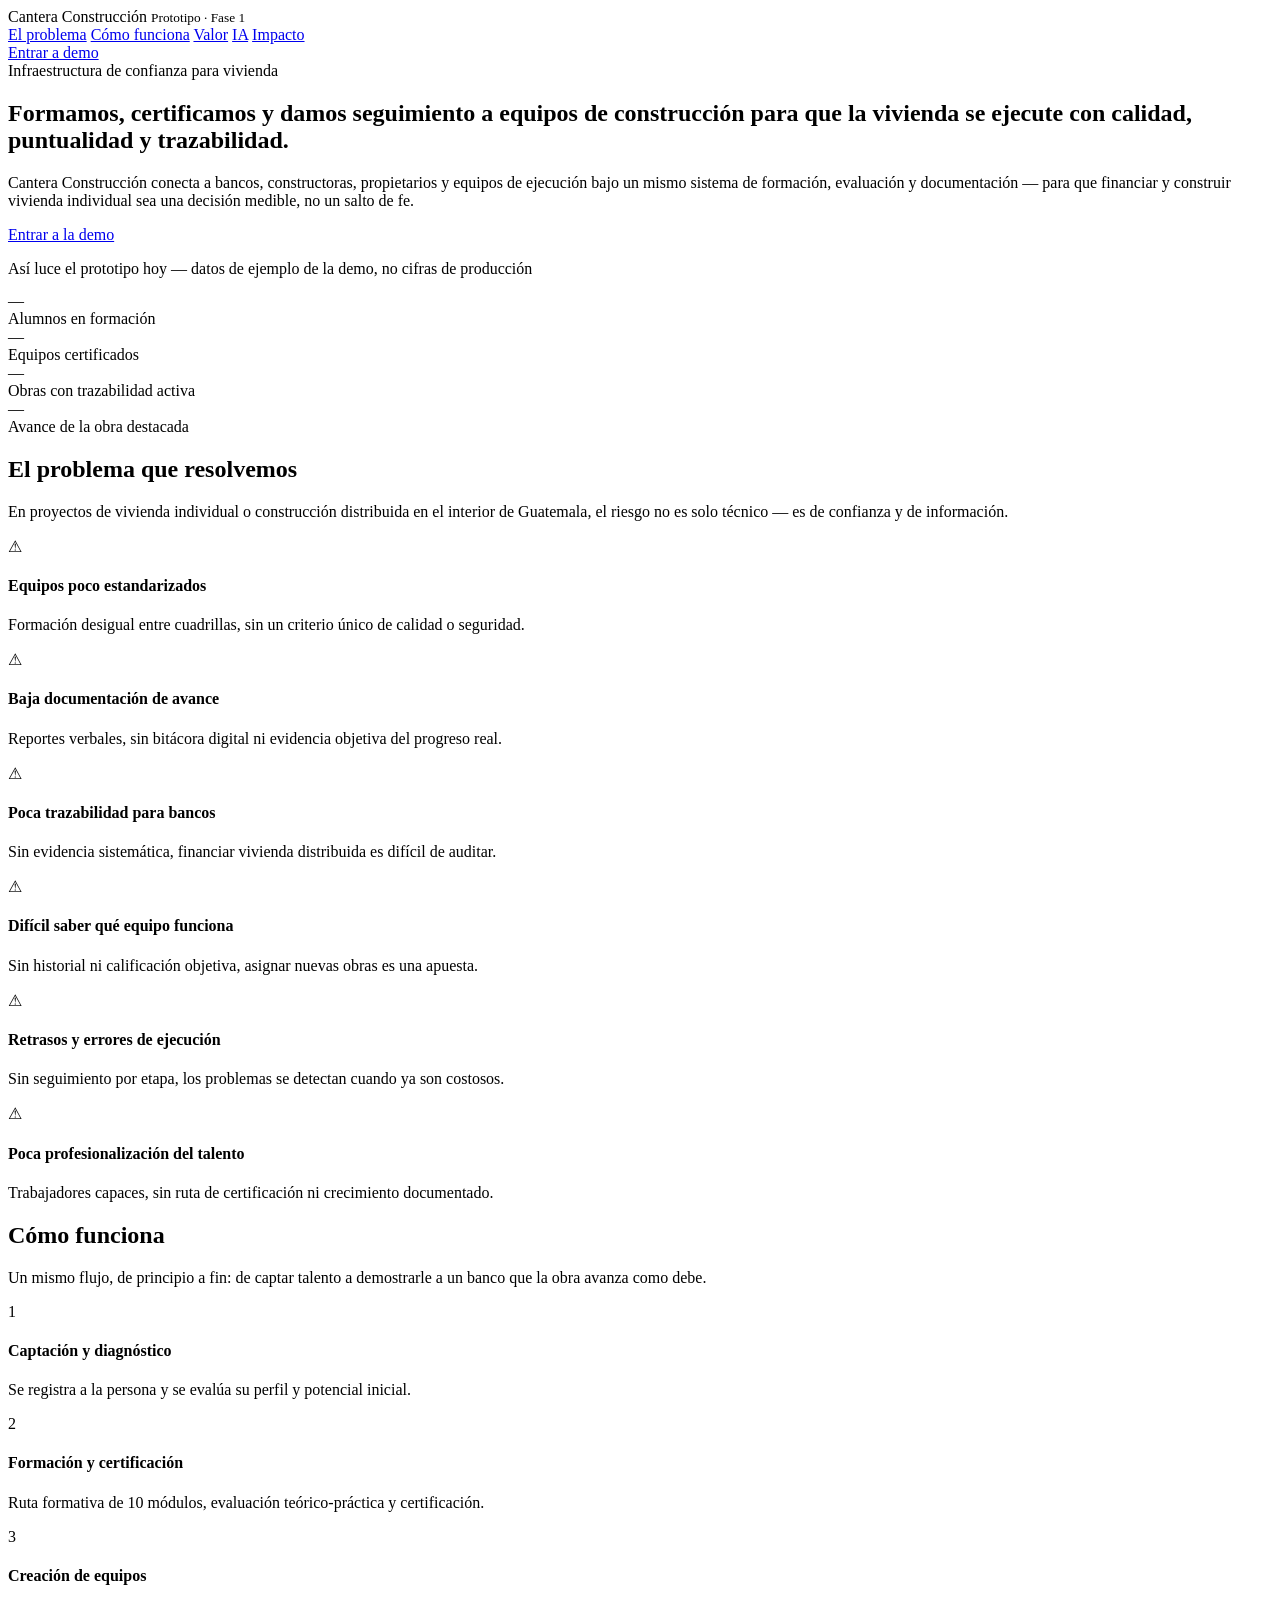
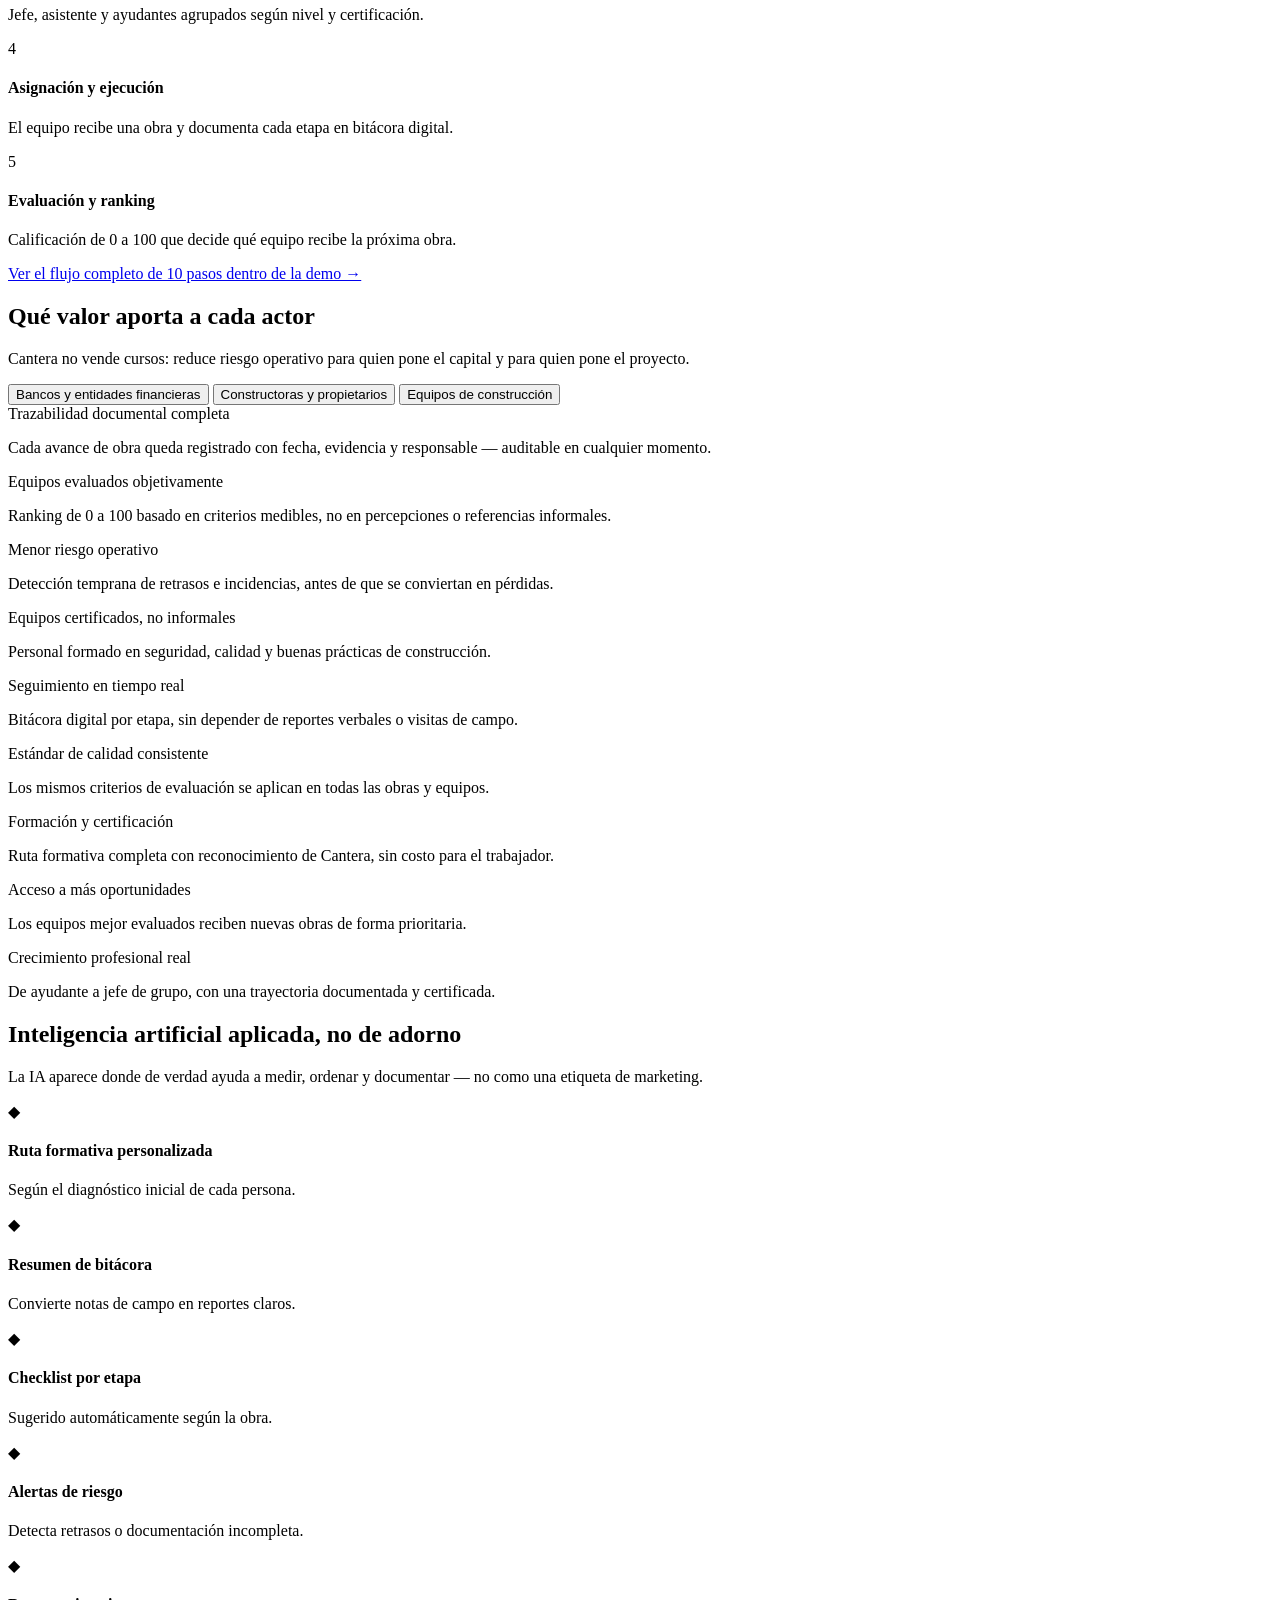
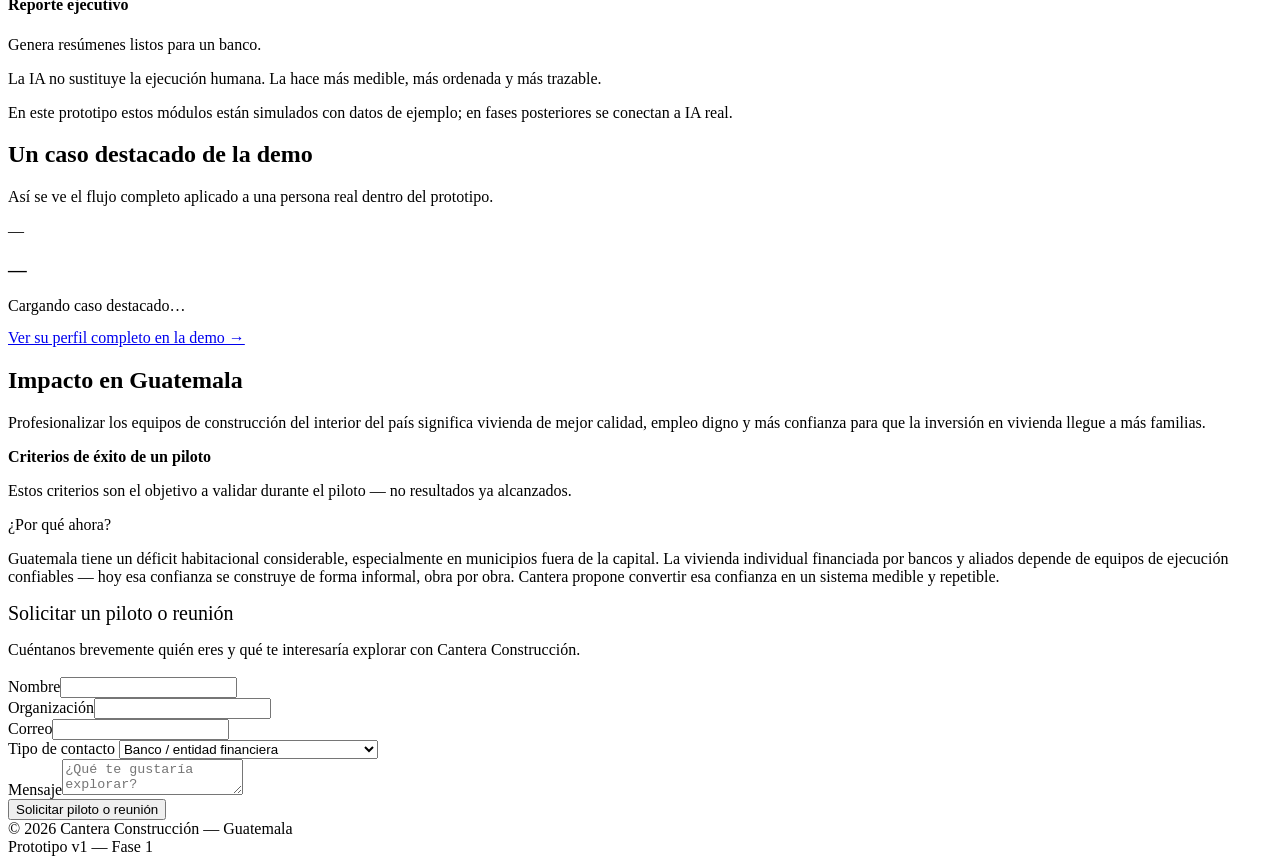
==== index.html @ 586ee0c1 "Add initial HTML structure for the project" ====
<!DOCTYPE html>
<html lang="es-GT">
<head>
<meta charset="UTF-8">
<meta name="viewport" content="width=device-width, initial-scale=1.0">
<title>Cantera Construcción — Equipos certificados y trazabilidad para vivienda</title>
<meta name="description" content="Cantera Construcción forma, certifica, organiza y da seguimiento a equipos de construcción para ejecutar proyectos de vivienda con calidad, puntualidad y trazabilidad.">
<link rel="stylesheet" href="styles.css">
</head>
<body>

<header class="site-header">
  <div class="wrap">
    <div class="brand">Cantera Construcción <small>Prototipo · Fase 1</small></div>
    <nav class="main-nav">
      <a href="#problema">El problema</a>
      <a href="#como-funciona">Cómo funciona</a>
      <a href="#valor">Valor</a>
      <a href="#ia">IA</a>
      <a href="#impacto">Impacto</a>
    </nav>
    <a href="demo.html" class="btn btn-primary btn-sm">Entrar a demo</a>
  </div>
</header>

<!-- HERO ================================================= -->
<section class="hero">
  <div class="wrap">
    <div class="eyebrow">Infraestructura de confianza para vivienda</div>
    <h1>Formamos, certificamos y damos seguimiento a equipos de construcción para que la vivienda se ejecute con calidad, puntualidad y trazabilidad.</h1>
    <p class="lead">Cantera Construcción conecta a bancos, constructoras, propietarios y equipos de ejecución bajo un mismo sistema de formación, evaluación y documentación — para que financiar y construir vivienda individual sea una decisión medible, no un salto de fe.</p>
    <div class="hero-ctas">
      <a href="demo.html" class="btn btn-primary btn-lg">Entrar a la demo</a>
      <a href="#contacto" class="btn btn-secondary btn-lg" style="background:transparent;color:#fff;border-color:rgba(255,255,255,0.4)">Solicitar piloto o reunión</a>
    </div>
  </div>
</section>

<!-- ESTADO DEL PROTOTIPO (datos de ejemplo) ============== -->
<section class="stat-strip">
  <div class="wrap">
    <p class="text-sm text-mid text-center mb-0" style="margin-bottom:14px">Así luce el prototipo hoy — datos de ejemplo de la demo, no cifras de producción</p>
    <div class="grid grid-4">
      <div><div class="stat-num" id="stat-alumnos">—</div><div class="stat-label">Alumnos en formación</div></div>
      <div><div class="stat-num" id="stat-equipos">—</div><div class="stat-label">Equipos certificados</div></div>
      <div><div class="stat-num" id="stat-obras">—</div><div class="stat-label">Obras con trazabilidad activa</div></div>
      <div><div class="stat-num" id="stat-avance">—</div><div class="stat-label">Avance de la obra destacada</div></div>
    </div>
  </div>
</section>

<!-- EL PROBLEMA =========================================== -->
<section class="section" id="problema">
  <div class="wrap">
    <h2 class="section-title">El problema que resolvemos</h2>
    <p class="section-sub">En proyectos de vivienda individual o construcción distribuida en el interior de Guatemala, el riesgo no es solo técnico — es de confianza y de información.</p>
    <div class="grid grid-3">
      <div class="risk-item"><div class="icon">⚠</div><div><h4>Equipos poco estandarizados</h4><p>Formación desigual entre cuadrillas, sin un criterio único de calidad o seguridad.</p></div></div>
      <div class="risk-item"><div class="icon">⚠</div><div><h4>Baja documentación de avance</h4><p>Reportes verbales, sin bitácora digital ni evidencia objetiva del progreso real.</p></div></div>
      <div class="risk-item"><div class="icon">⚠</div><div><h4>Poca trazabilidad para bancos</h4><p>Sin evidencia sistemática, financiar vivienda distribuida es difícil de auditar.</p></div></div>
      <div class="risk-item"><div class="icon">⚠</div><div><h4>Difícil saber qué equipo funciona</h4><p>Sin historial ni calificación objetiva, asignar nuevas obras es una apuesta.</p></div></div>
      <div class="risk-item"><div class="icon">⚠</div><div><h4>Retrasos y errores de ejecución</h4><p>Sin seguimiento por etapa, los problemas se detectan cuando ya son costosos.</p></div></div>
      <div class="risk-item"><div class="icon">⚠</div><div><h4>Poca profesionalización del talento</h4><p>Trabajadores capaces, sin ruta de certificación ni crecimiento documentado.</p></div></div>
    </div>
  </div>
</section>

<!-- CÓMO FUNCIONA ========================================= -->
<section class="section" style="background:var(--white)" id="como-funciona">
  <div class="wrap">
    <h2 class="section-title">Cómo funciona</h2>
    <p class="section-sub">Un mismo flujo, de principio a fin: de captar talento a demostrarle a un banco que la obra avanza como debe.</p>
    <div class="flow-steps">
      <div class="flow-step"><div class="n">1</div><h4>Captación y diagnóstico</h4><p>Se registra a la persona y se evalúa su perfil y potencial inicial.</p></div>
      <div class="flow-step"><div class="n">2</div><h4>Formación y certificación</h4><p>Ruta formativa de 10 módulos, evaluación teórico-práctica y certificación.</p></div>
      <div class="flow-step"><div class="n">3</div><h4>Creación de equipos</h4><p>Jefe, asistente y ayudantes agrupados según nivel y certificación.</p></div>
      <div class="flow-step"><div class="n">4</div><h4>Asignación y ejecución</h4><p>El equipo recibe una obra y documenta cada etapa en bitácora digital.</p></div>
      <div class="flow-step"><div class="n">5</div><h4>Evaluación y ranking</h4><p>Calificación de 0 a 100 que decide qué equipo recibe la próxima obra.</p></div>
    </div>
    <p class="text-center mt-24"><a href="demo.html">Ver el flujo completo de 10 pasos dentro de la demo →</a></p>
  </div>
</section>

<!-- VALOR POR AUDIENCIA ==================================== -->
<section class="section" id="valor">
  <div class="wrap">
    <h2 class="section-title">Qué valor aporta a cada actor</h2>
    <p class="section-sub">Cantera no vende cursos: reduce riesgo operativo para quien pone el capital y para quien pone el proyecto.</p>
    <div class="tabs">
      <button class="tab-btn active" data-tab="tab-bancos">Bancos y entidades financieras</button>
      <button class="tab-btn" data-tab="tab-constructoras">Constructoras y propietarios</button>
      <button class="tab-btn" data-tab="tab-equipos">Equipos de construcción</button>
    </div>
    <div class="tab-panel active" id="tab-bancos">
      <div class="grid grid-3">
        <div class="card"><div class="card-title">Trazabilidad documental completa</div><p class="text-sm text-mid">Cada avance de obra queda registrado con fecha, evidencia y responsable — auditable en cualquier momento.</p></div>
        <div class="card"><div class="card-title">Equipos evaluados objetivamente</div><p class="text-sm text-mid">Ranking de 0 a 100 basado en criterios medibles, no en percepciones o referencias informales.</p></div>
        <div class="card"><div class="card-title">Menor riesgo operativo</div><p class="text-sm text-mid">Detección temprana de retrasos e incidencias, antes de que se conviertan en pérdidas.</p></div>
      </div>
    </div>
    <div class="tab-panel" id="tab-constructoras">
      <div class="grid grid-3">
        <div class="card"><div class="card-title">Equipos certificados, no informales</div><p class="text-sm text-mid">Personal formado en seguridad, calidad y buenas prácticas de construcción.</p></div>
        <div class="card"><div class="card-title">Seguimiento en tiempo real</div><p class="text-sm text-mid">Bitácora digital por etapa, sin depender de reportes verbales o visitas de campo.</p></div>
        <div class="card"><div class="card-title">Estándar de calidad consistente</div><p class="text-sm text-mid">Los mismos criterios de evaluación se aplican en todas las obras y equipos.</p></div>
      </div>
    </div>
    <div class="tab-panel" id="tab-equipos">
      <div class="grid grid-3">
        <div class="card"><div class="card-title">Formación y certificación</div><p class="text-sm text-mid">Ruta formativa completa con reconocimiento de Cantera, sin costo para el trabajador.</p></div>
        <div class="card"><div class="card-title">Acceso a más oportunidades</div><p class="text-sm text-mid">Los equipos mejor evaluados reciben nuevas obras de forma prioritaria.</p></div>
        <div class="card"><div class="card-title">Crecimiento profesional real</div><p class="text-sm text-mid">De ayudante a jefe de grupo, con una trayectoria documentada y certificada.</p></div>
      </div>
    </div>
  </div>
</section>

<!-- IA ===================================================== -->
<section class="section" style="background:var(--white)" id="ia">
  <div class="wrap">
    <h2 class="section-title">Inteligencia artificial aplicada, no de adorno</h2>
    <p class="section-sub">La IA aparece donde de verdad ayuda a medir, ordenar y documentar — no como una etiqueta de marketing.</p>
    <div class="ai-grid">
      <div class="ai-item"><div class="icon">◆</div><h4>Ruta formativa personalizada</h4><p>Según el diagnóstico inicial de cada persona.</p></div>
      <div class="ai-item"><div class="icon">◆</div><h4>Resumen de bitácora</h4><p>Convierte notas de campo en reportes claros.</p></div>
      <div class="ai-item"><div class="icon">◆</div><h4>Checklist por etapa</h4><p>Sugerido automáticamente según la obra.</p></div>
      <div class="ai-item"><div class="icon">◆</div><h4>Alertas de riesgo</h4><p>Detecta retrasos o documentación incompleta.</p></div>
      <div class="ai-item"><div class="icon">◆</div><h4>Reporte ejecutivo</h4><p>Genera resúmenes listos para un banco.</p></div>
    </div>
    <div class="ai-note">La IA no sustituye la ejecución humana. La hace más medible, más ordenada y más trazable.</div>
    <p class="text-sm text-mid text-center mt-16">En este prototipo estos módulos están simulados con datos de ejemplo; en fases posteriores se conectan a IA real.</p>
  </div>
</section>

<!-- CASO DESTACADO ========================================= -->
<section class="section">
  <div class="wrap">
    <h2 class="section-title">Un caso destacado de la demo</h2>
    <p class="section-sub">Así se ve el flujo completo aplicado a una persona real dentro del prototipo.</p>
    <div class="card featured-card">
      <div class="featured-story">
        <div class="avatar" id="caso-avatar">—</div>
        <div>
          <h3 id="caso-nombre" style="color:var(--navy);margin-bottom:6px">—</h3>
          <p id="caso-desc" class="text-mid" style="margin-bottom:14px">Cargando caso destacado…</p>
          <a href="alumno.html" class="btn btn-secondary btn-sm">Ver su perfil completo en la demo →</a>
        </div>
      </div>
    </div>
  </div>
</section>

<!-- IMPACTO Y CRITERIOS DE ÉXITO =========================== -->
<section class="section" style="background:var(--white)" id="impacto">
  <div class="wrap">
    <h2 class="section-title">Impacto en Guatemala</h2>
    <p class="section-sub">Profesionalizar los equipos de construcción del interior del país significa vivienda de mejor calidad, empleo digno y más confianza para que la inversión en vivienda llegue a más familias.</p>
    <div class="grid grid-2" style="align-items:start">
      <div>
        <h3 style="color:var(--navy);font-size:16px;margin-bottom:14px">Criterios de éxito de un piloto</h3>
        <ul class="success-criteria" id="success-list"></ul>
        <p class="hypothesis-note">Estos criterios son el objetivo a validar durante el piloto — no resultados ya alcanzados.</p>
      </div>
      <div class="card">
        <div class="card-title">¿Por qué ahora?</div>
        <p class="text-sm text-mid">Guatemala tiene un déficit habitacional considerable, especialmente en municipios fuera de la capital. La vivienda individual financiada por bancos y aliados depende de equipos de ejecución confiables — hoy esa confianza se construye de forma informal, obra por obra. Cantera propone convertir esa confianza en un sistema medible y repetible.</p>
      </div>
    </div>
  </div>
</section>

<!-- CTA FINAL / CONTACTO =================================== -->
<section class="cta-band" id="contacto">
  <div class="wrap">
    <div class="card">
      <div class="card-title" style="font-size:20px">Solicitar un piloto o reunión</div>
      <p class="text-sm text-mid mt-8" style="margin-bottom:18px">Cuéntanos brevemente quién eres y qué te interesaría explorar con Cantera Construcción.</p>

      <form id="piloto-form" name="piloto" method="POST">
        <p style="position:absolute;left:-9999px" aria-hidden="true"><label>No llenar: <input name="bot-field" tabindex="-1" autocomplete="off"></label></p>

        <div class="field-row">
          <div class="field"><label for="f-nombre">Nombre</label><input id="f-nombre" name="nombre" type="text" required></div>
          <div class="field"><label for="f-org">Organización</label><input id="f-org" name="organizacion" type="text"></div>
        </div>
        <div class="field-row">
          <div class="field"><label for="f-correo">Correo</label><input id="f-correo" name="correo" type="email" required></div>
          <div class="field">
            <label for="f-tipo">Tipo de contacto</label>
            <select id="f-tipo" name="tipo">
              <option>Banco / entidad financiera</option>
              <option>Constructora / desarrollador de vivienda</option>
              <option>Aliado / institución</option>
              <option>Otro</option>
            </select>
          </div>
        </div>
        <div class="field"><label for="f-msg">Mensaje</label><textarea id="f-msg" name="mensaje" placeholder="¿Qué te gustaría explorar?"></textarea></div>
        <button type="submit" class="btn btn-primary btn-lg btn-block">Solicitar piloto o reunión</button>
      </form>

      <div id="piloto-success" style="display:none;text-align:center;padding:20px 0">
        <h3 style="color:var(--green)">¡Gracias! Hemos recibido tu solicitud.</h3>
        <p class="text-mid">Nos pondremos en contacto pronto.</p>
      </div>
    </div>
  </div>
</section>

<footer class="site-footer">
  <div class="wrap">
    <div>© 2026 Cantera Construcción — Guatemala</div>
    <div>Prototipo v1 — Fase 1</div>
  </div>
</footer>

<script src="data.js"></script>
<script src="common.js"></script>
<script src="landing.js"></script>
</body>
</html>
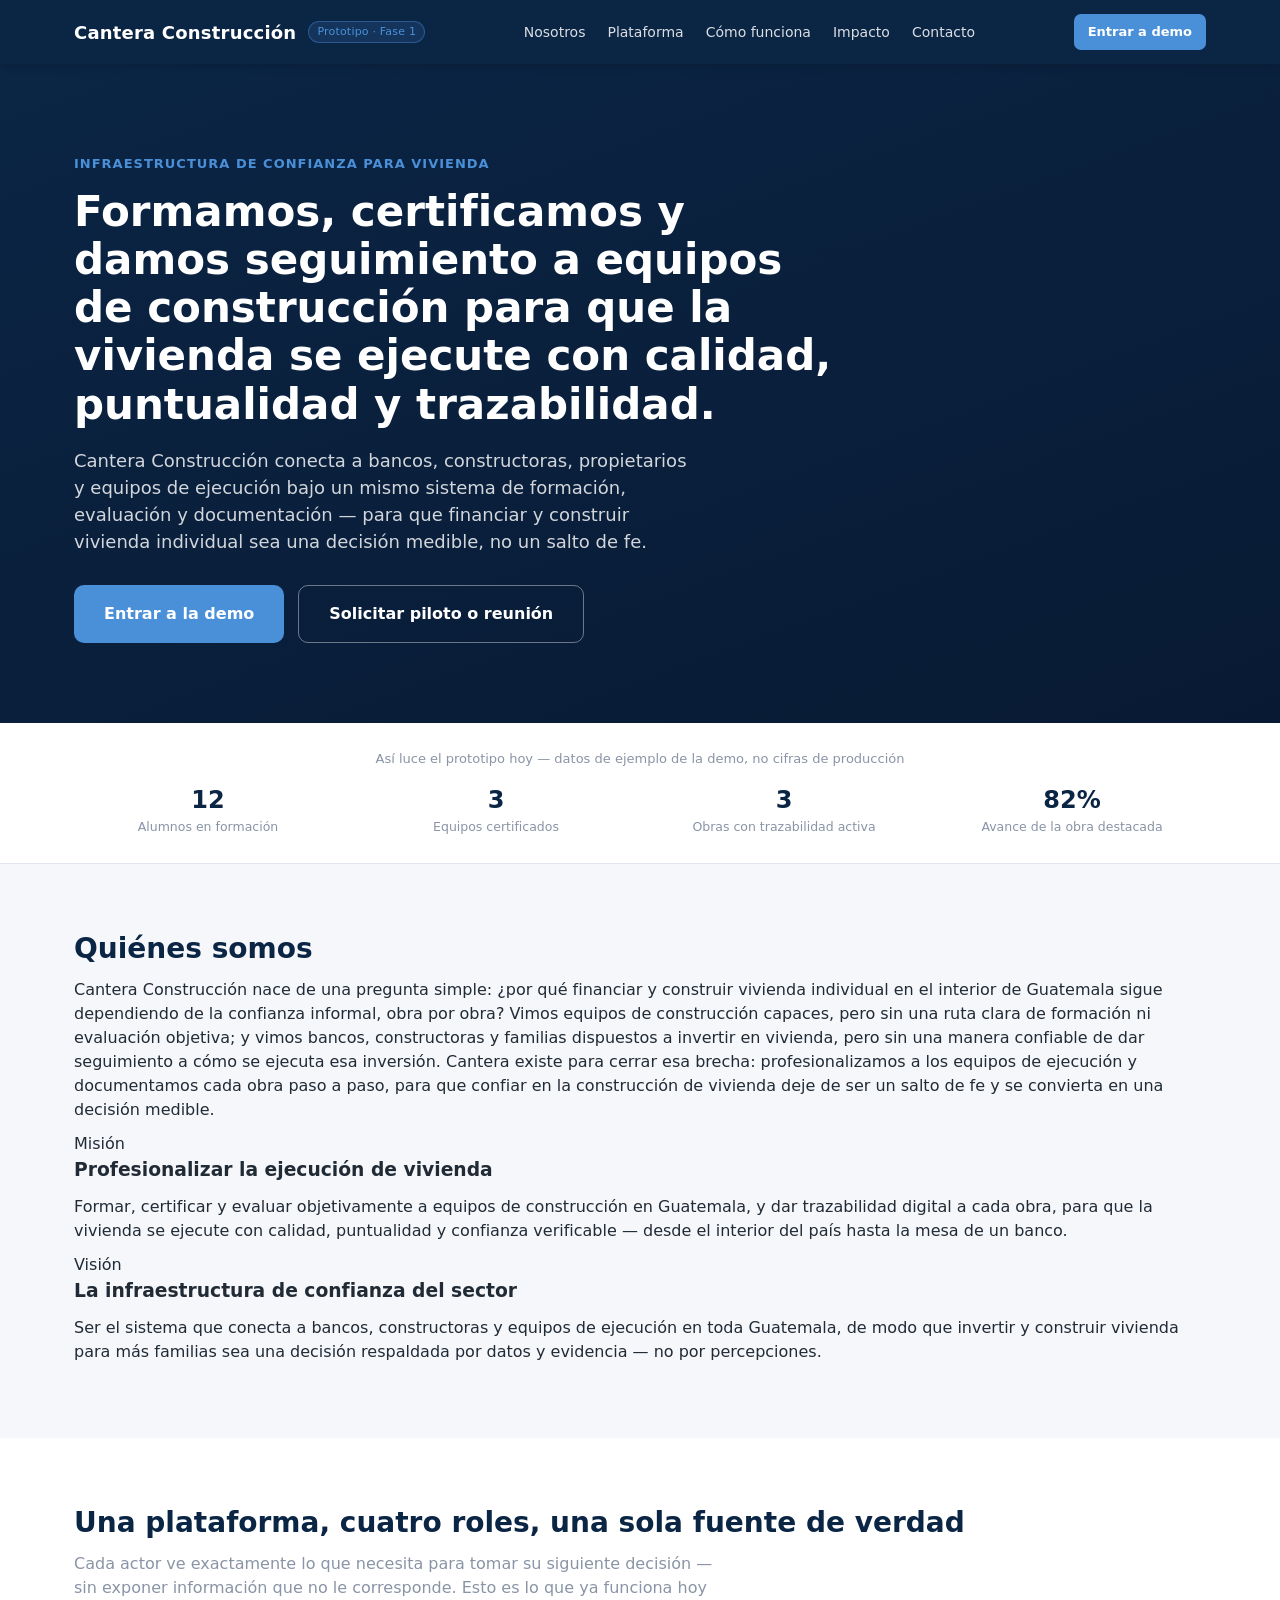
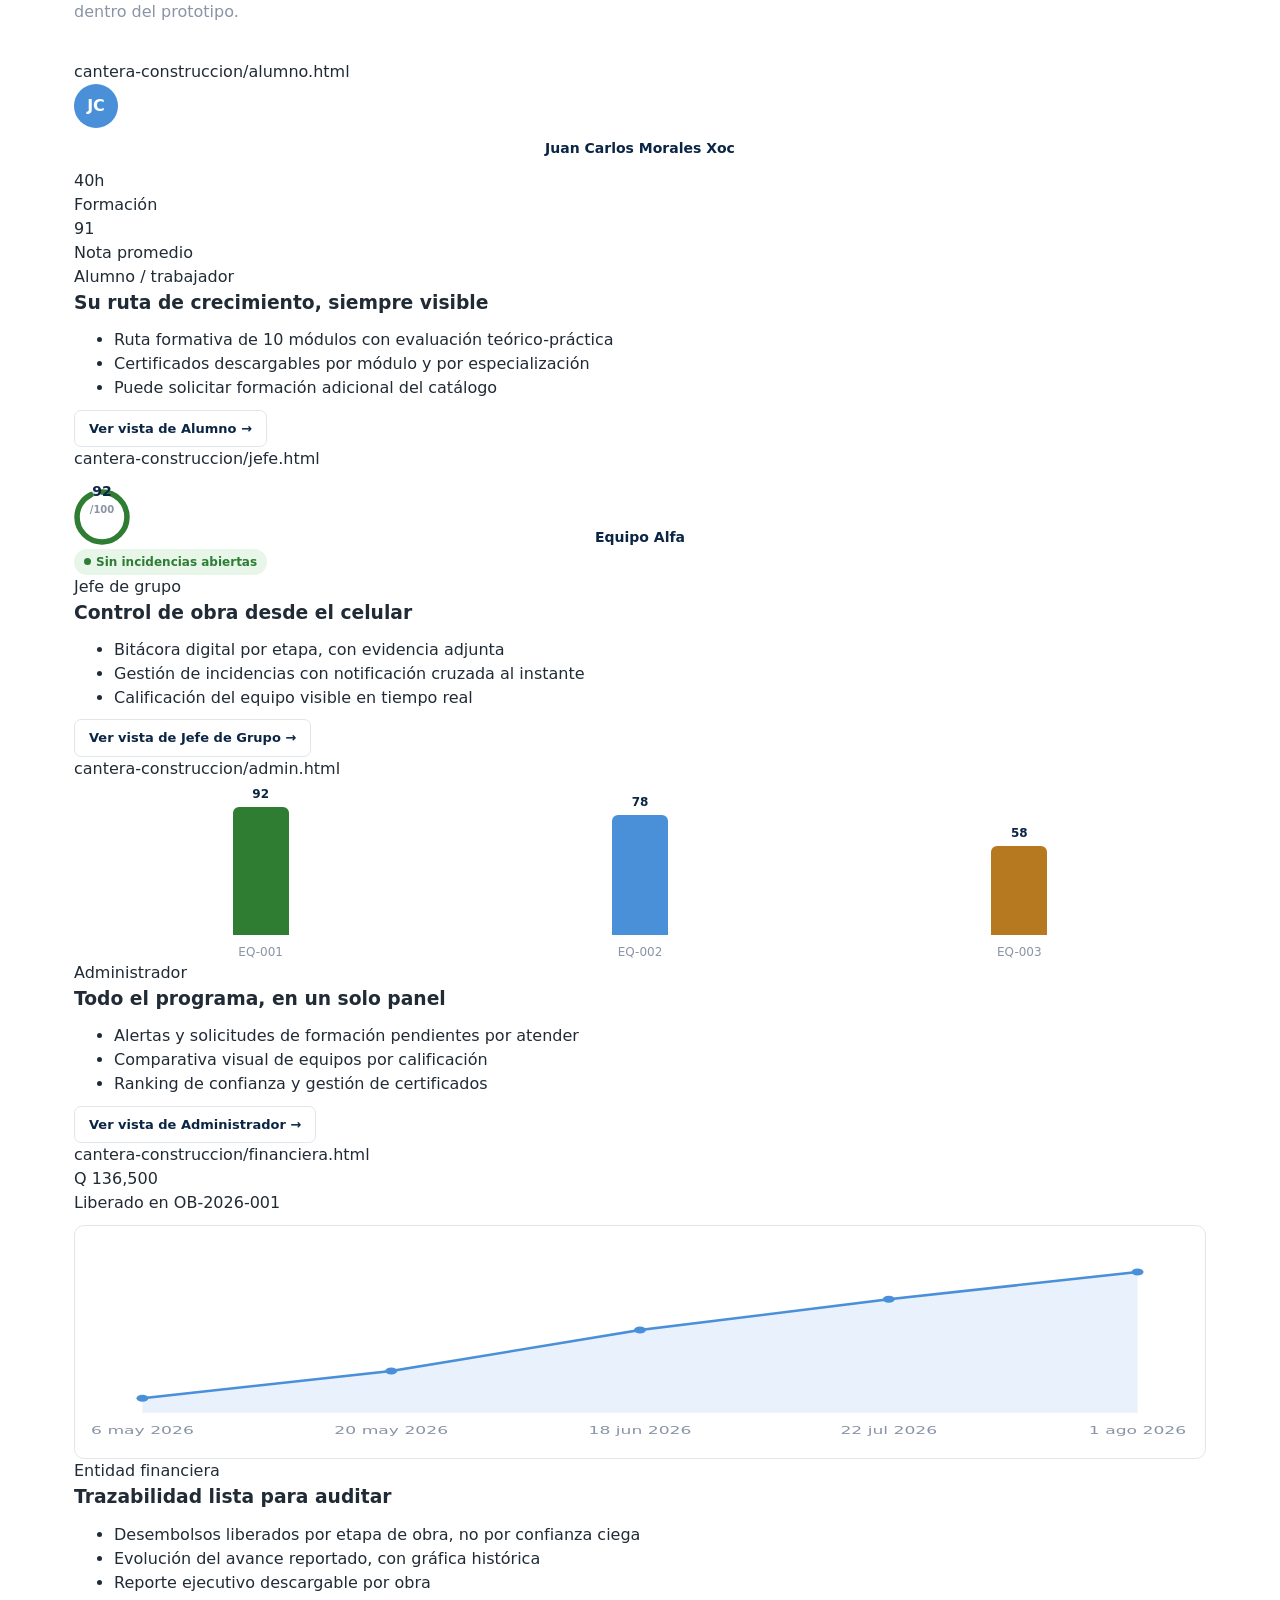
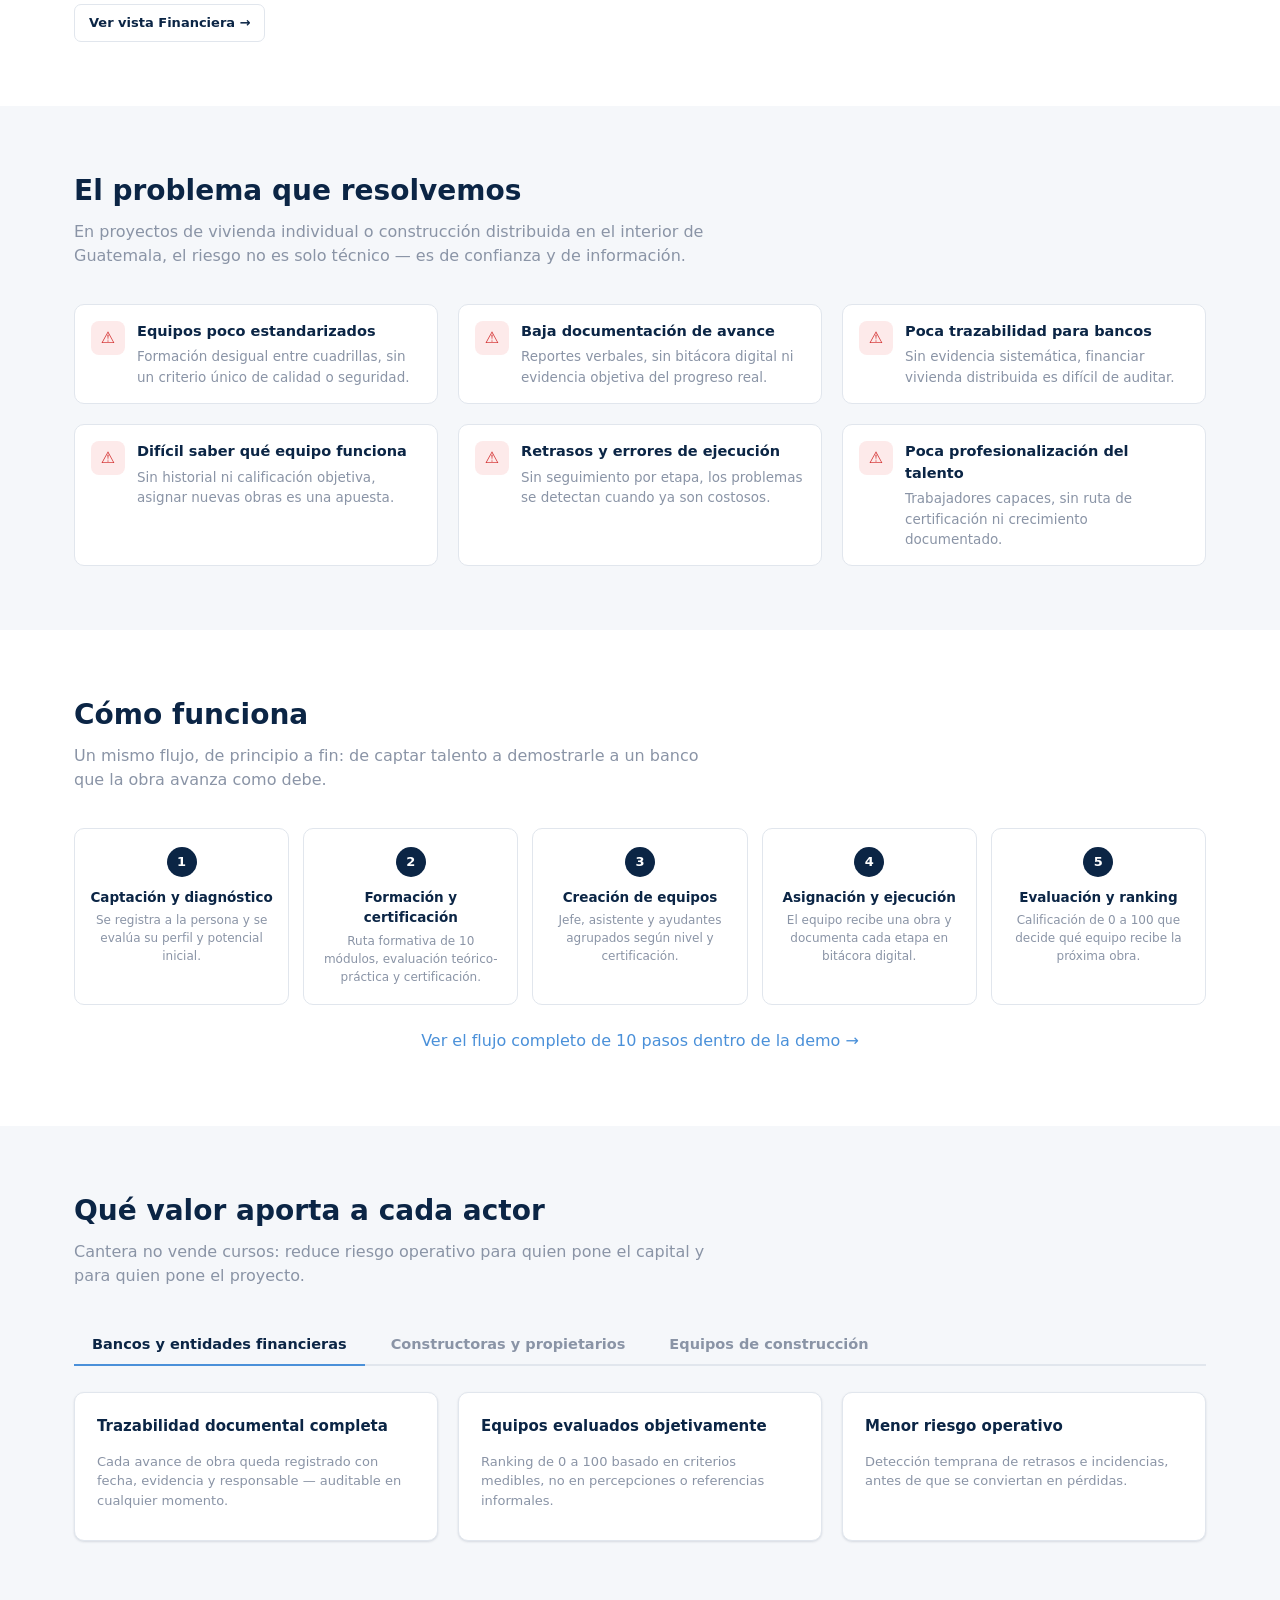
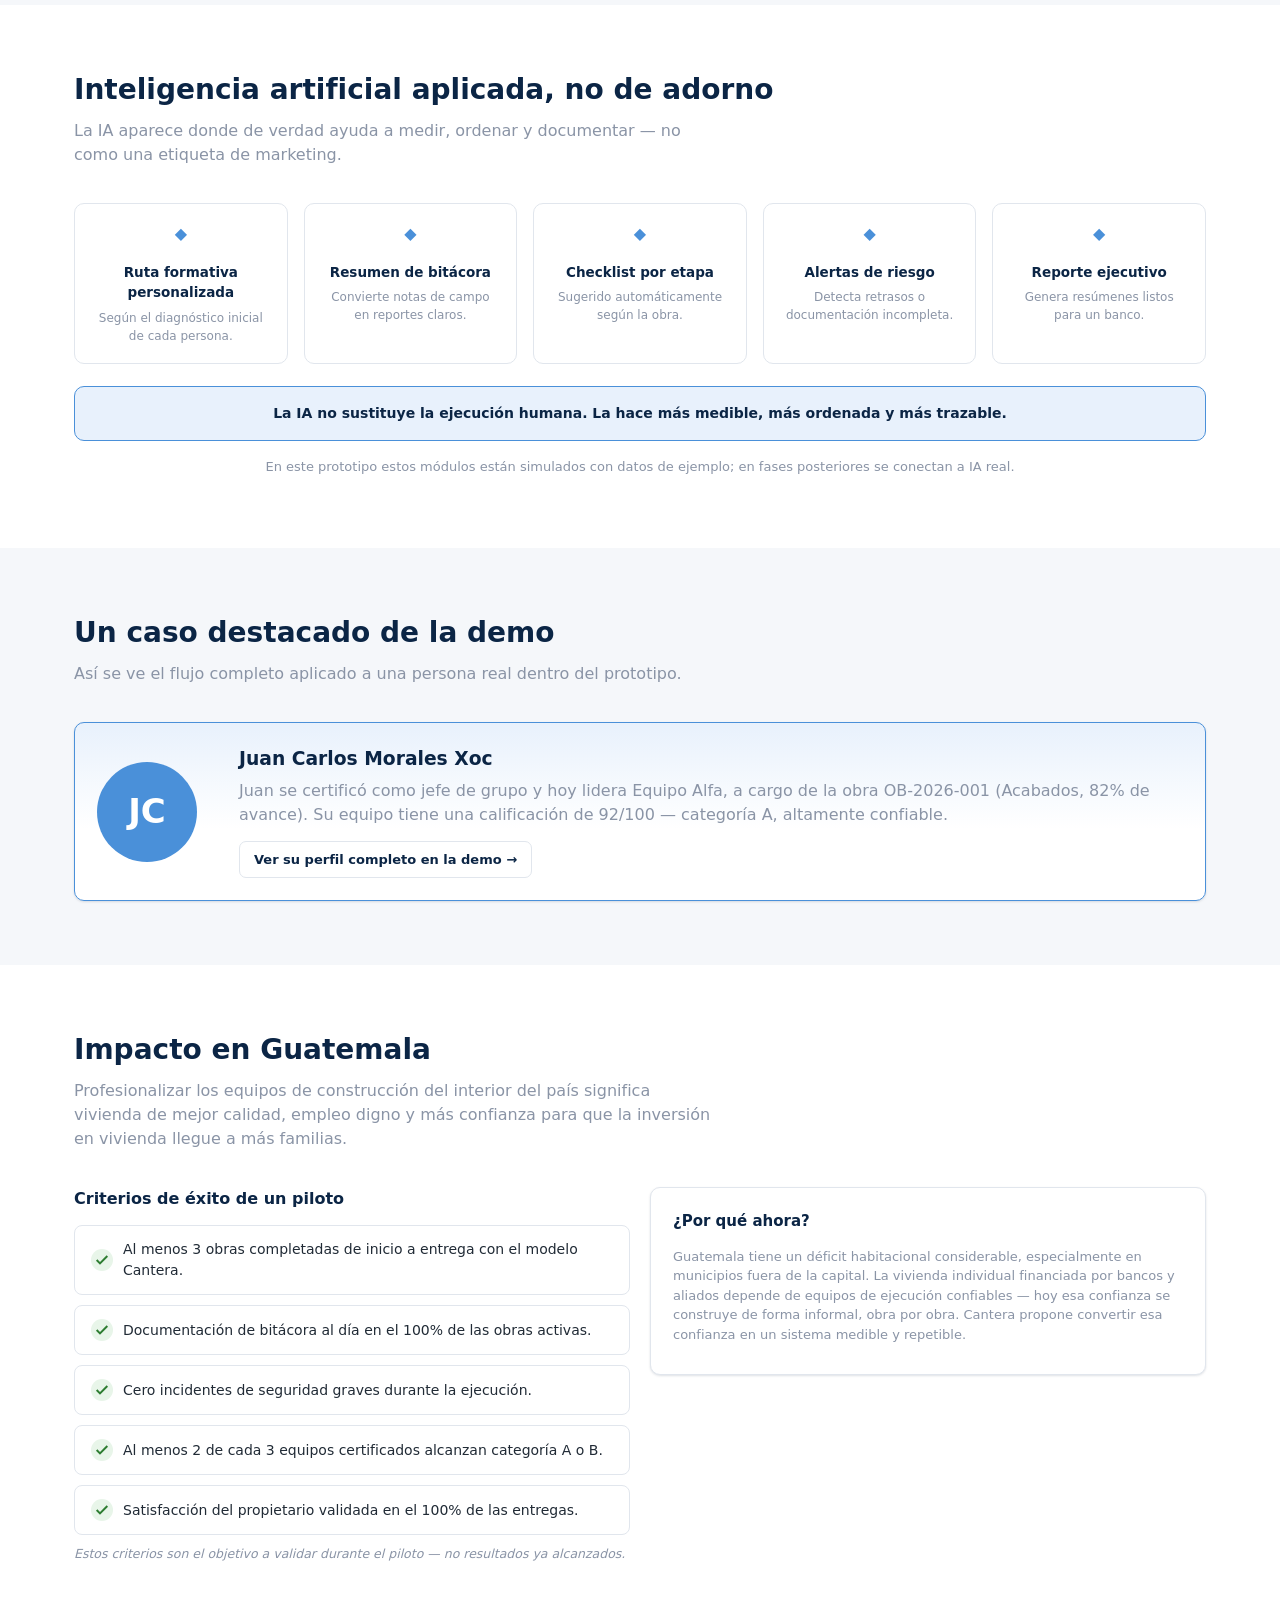
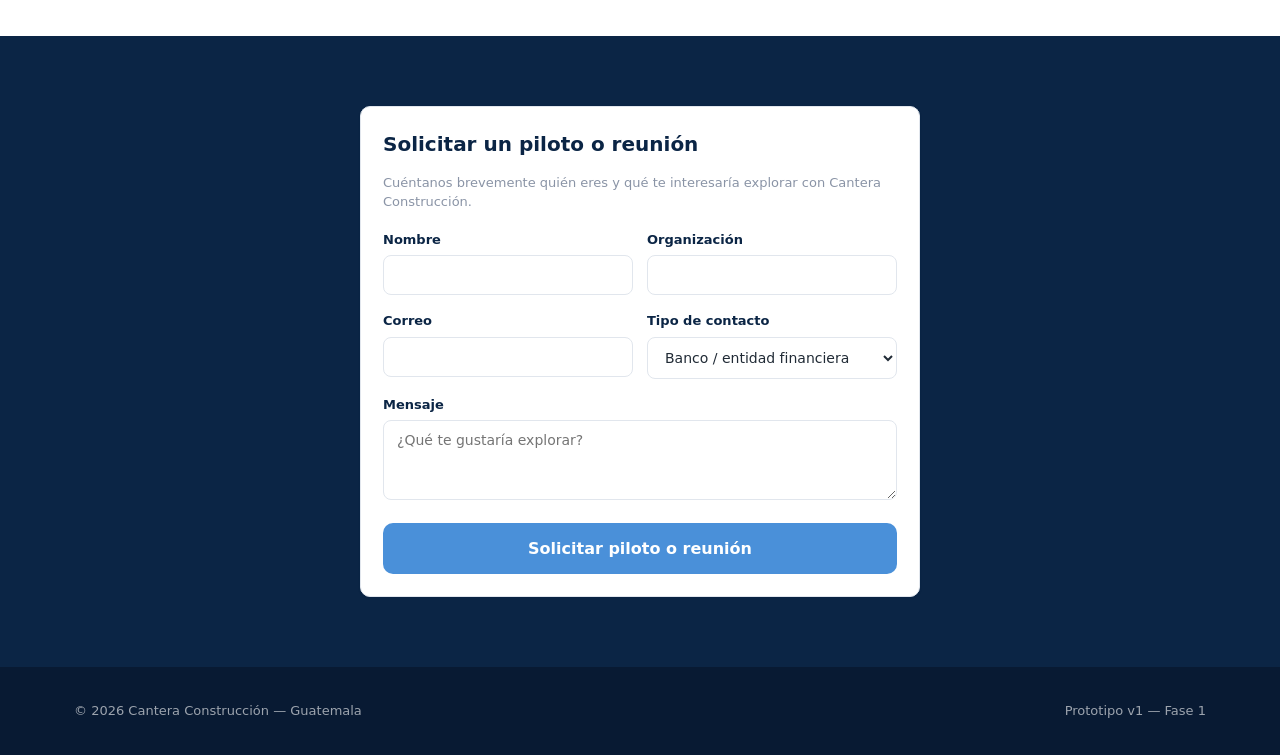
==== commit 87b80df5: "Add sections for 'Quiénes somos' and 'La plataforma' Added new sections for 'Quiénes somos' and 'La " ====
--- a/index.html
+++ b/index.html
@@ -13,11 +13,11 @@
   <div class="wrap">
     <div class="brand">Cantera Construcción <small>Prototipo · Fase 1</small></div>
     <nav class="main-nav">
-      <a href="#problema">El problema</a>
+      <a href="#nosotros">Nosotros</a>
+      <a href="#plataforma">Plataforma</a>
       <a href="#como-funciona">Cómo funciona</a>
-      <a href="#valor">Valor</a>
-      <a href="#ia">IA</a>
       <a href="#impacto">Impacto</a>
+      <a href="#contacto">Contacto</a>
     </nav>
     <a href="demo.html" class="btn btn-primary btn-sm">Entrar a demo</a>
   </div>
@@ -45,6 +45,121 @@
       <div><div class="stat-num" id="stat-equipos">—</div><div class="stat-label">Equipos certificados</div></div>
       <div><div class="stat-num" id="stat-obras">—</div><div class="stat-label">Obras con trazabilidad activa</div></div>
       <div><div class="stat-num" id="stat-avance">—</div><div class="stat-label">Avance de la obra destacada</div></div>
+    </div>
+  </div>
+</section>
+
+<!-- QUIÉNES SOMOS ========================================== -->
+<section class="section" id="nosotros">
+  <div class="wrap">
+    <h2 class="section-title">Quiénes somos</h2>
+    <p class="about-narrative">
+      Cantera Construcción nace de una pregunta simple: ¿por qué financiar y construir vivienda
+      individual en el interior de Guatemala sigue dependiendo de la confianza informal, obra por obra?
+      Vimos equipos de construcción capaces, pero sin una ruta clara de formación ni evaluación objetiva;
+      y vimos bancos, constructoras y familias dispuestos a invertir en vivienda, pero sin una manera
+      confiable de dar seguimiento a cómo se ejecuta esa inversión. Cantera existe para cerrar esa brecha:
+      profesionalizamos a los equipos de ejecución y documentamos cada obra paso a paso, para que confiar
+      en la construcción de vivienda deje de ser un salto de fe y se convierta en una decisión medible.
+    </p>
+    <div class="about-grid">
+      <div class="about-card">
+        <span class="tag-label">Misión</span>
+        <h3>Profesionalizar la ejecución de vivienda</h3>
+        <p>Formar, certificar y evaluar objetivamente a equipos de construcción en Guatemala, y dar
+          trazabilidad digital a cada obra, para que la vivienda se ejecute con calidad, puntualidad
+          y confianza verificable — desde el interior del país hasta la mesa de un banco.</p>
+      </div>
+      <div class="about-card">
+        <span class="tag-label">Visión</span>
+        <h3>La infraestructura de confianza del sector</h3>
+        <p>Ser el sistema que conecta a bancos, constructoras y equipos de ejecución en toda Guatemala,
+          de modo que invertir y construir vivienda para más familias sea una decisión respaldada por
+          datos y evidencia — no por percepciones.</p>
+      </div>
+    </div>
+  </div>
+</section>
+
+<!-- LA PLATAFORMA ========================================== -->
+<section class="section" style="background:var(--white)" id="plataforma">
+  <div class="wrap">
+    <h2 class="section-title">Una plataforma, cuatro roles, una sola fuente de verdad</h2>
+    <p class="section-sub">Cada actor ve exactamente lo que necesita para tomar su siguiente decisión — sin exponer información que no le corresponde. Esto es lo que ya funciona hoy dentro del prototipo.</p>
+    <div class="platform-grid">
+
+      <div class="platform-card">
+        <div class="browser-mock-bar">
+          <span class="browser-mock-dot red"></span><span class="browser-mock-dot yellow"></span><span class="browser-mock-dot green"></span>
+          <span class="browser-mock-url">cantera-construccion/alumno.html</span>
+        </div>
+        <div class="browser-mock-body" id="prev-alumno"></div>
+        <div class="platform-card-info">
+          <span class="role-tag">Alumno / trabajador</span>
+          <h3>Su ruta de crecimiento, siempre visible</h3>
+          <ul>
+            <li>Ruta formativa de 10 módulos con evaluación teórico-práctica</li>
+            <li>Certificados descargables por módulo y por especialización</li>
+            <li>Puede solicitar formación adicional del catálogo</li>
+          </ul>
+          <a href="alumno.html" class="btn btn-secondary btn-sm">Ver vista de Alumno →</a>
+        </div>
+      </div>
+
+      <div class="platform-card">
+        <div class="browser-mock-bar">
+          <span class="browser-mock-dot red"></span><span class="browser-mock-dot yellow"></span><span class="browser-mock-dot green"></span>
+          <span class="browser-mock-url">cantera-construccion/jefe.html</span>
+        </div>
+        <div class="browser-mock-body" id="prev-jefe"></div>
+        <div class="platform-card-info">
+          <span class="role-tag">Jefe de grupo</span>
+          <h3>Control de obra desde el celular</h3>
+          <ul>
+            <li>Bitácora digital por etapa, con evidencia adjunta</li>
+            <li>Gestión de incidencias con notificación cruzada al instante</li>
+            <li>Calificación del equipo visible en tiempo real</li>
+          </ul>
+          <a href="jefe.html" class="btn btn-secondary btn-sm">Ver vista de Jefe de Grupo →</a>
+        </div>
+      </div>
+
+      <div class="platform-card">
+        <div class="browser-mock-bar">
+          <span class="browser-mock-dot red"></span><span class="browser-mock-dot yellow"></span><span class="browser-mock-dot green"></span>
+          <span class="browser-mock-url">cantera-construccion/admin.html</span>
+        </div>
+        <div class="browser-mock-body" id="prev-admin"></div>
+        <div class="platform-card-info">
+          <span class="role-tag">Administrador</span>
+          <h3>Todo el programa, en un solo panel</h3>
+          <ul>
+            <li>Alertas y solicitudes de formación pendientes por atender</li>
+            <li>Comparativa visual de equipos por calificación</li>
+            <li>Ranking de confianza y gestión de certificados</li>
+          </ul>
+          <a href="admin.html" class="btn btn-secondary btn-sm">Ver vista de Administrador →</a>
+        </div>
+      </div>
+
+      <div class="platform-card">
+        <div class="browser-mock-bar">
+          <span class="browser-mock-dot red"></span><span class="browser-mock-dot yellow"></span><span class="browser-mock-dot green"></span>
+          <span class="browser-mock-url">cantera-construccion/financiera.html</span>
+        </div>
+        <div class="browser-mock-body" id="prev-financiera"></div>
+        <div class="platform-card-info">
+          <span class="role-tag">Entidad financiera</span>
+          <h3>Trazabilidad lista para auditar</h3>
+          <ul>
+            <li>Desembolsos liberados por etapa de obra, no por confianza ciega</li>
+            <li>Evolución del avance reportado, con gráfica histórica</li>
+            <li>Reporte ejecutivo descargable por obra</li>
+          </ul>
+          <a href="financiera.html" class="btn btn-secondary btn-sm">Ver vista Financiera →</a>
+        </div>
+      </div>
+
     </div>
   </div>
 </section>
--- a/styles.css
+++ b/styles.css
@@ -0,0 +1,896 @@
+/* =========================================================
+   CANTERA CONSTRUCCIÓN — HOJA DE ESTILOS COMPARTIDA
+   Prototipo v1 — Fase 1
+   Cero dependencias externas (sin CDN, sin fuentes externas).
+   Estructura del archivo (busca estos anclas al editar):
+   1. VARIABLES DE MARCA
+   2. RESET Y BASE
+   3. LAYOUT GENERAL
+   4. HEADER / NAV COMPARTIDO
+   5. BOTONES
+   6. TARJETAS
+   7. BADGES DE ESTADO
+   8. BARRAS DE PROGRESO
+   9. TABLAS
+   10. SCORE CIRCULAR (RANKING)
+   11. FORMULARIOS
+   12. LANDING PAGE (secciones públicas)
+   13. VISTAS MOBILE-FIRST (alumno / jefe de grupo)
+   14. VISTAS DESKTOP-FIRST (admin / financiera)
+   15. UTILIDADES
+   16. IMPRESIÓN (reporte descargable)
+   17. RESPONSIVE
+   ========================================================= */
+
+/* 1. VARIABLES DE MARCA ================================= */
+:root {
+  --navy: #0B2545;
+  --navy-dark: #081a33;
+  --sky: #4A90D9;
+  --sky-light: #E8F1FC;
+  --white: #FFFFFF;
+  --gray-bg: #F5F7FA;
+  --gray-border: #E1E6ED;
+  --gray-mid: #8A94A6;
+  --text: #212B36;
+  --green: #2E7D32;
+  --green-bg: #E8F5E9;
+  --yellow: #B7791F;
+  --yellow-bg: #FFF6E0;
+  --red: #D32F2F;
+  --red-bg: #FDEAEA;
+
+  --radius: 10px;
+  --shadow: 0 1px 3px rgba(11,37,69,0.08), 0 1px 2px rgba(11,37,69,0.06);
+  --shadow-lg: 0 8px 24px rgba(11,37,69,0.12);
+  --font: -apple-system, BlinkMacSystemFont, "Segoe UI", system-ui, Roboto, Helvetica, Arial, sans-serif;
+}
+
+/* 2. RESET Y BASE ======================================== */
+* { box-sizing: border-box; }
+html, body { margin: 0; padding: 0; }
+body {
+  font-family: var(--font);
+  color: var(--text);
+  background: var(--gray-bg);
+  line-height: 1.5;
+  -webkit-font-smoothing: antialiased;
+}
+h1, h2, h3, h4, p, ul, ol { margin: 0 0 0.6em 0; }
+a { color: var(--sky); text-decoration: none; }
+a:hover { text-decoration: underline; }
+img, svg { max-width: 100%; display: block; }
+button { font-family: inherit; cursor: pointer; }
+
+/* 3. LAYOUT GENERAL ====================================== */
+.wrap {
+  max-width: 1180px;
+  margin: 0 auto;
+  padding: 0 24px;
+}
+.section { padding: 64px 0; }
+.section-title {
+  font-size: 28px;
+  font-weight: 700;
+  color: var(--navy);
+  margin-bottom: 8px;
+}
+.section-sub {
+  color: var(--gray-mid);
+  font-size: 16px;
+  max-width: 640px;
+  margin-bottom: 36px;
+}
+.grid {
+  display: grid;
+  gap: 20px;
+}
+.grid-2 { grid-template-columns: repeat(2, 1fr); }
+.grid-3 { grid-template-columns: repeat(3, 1fr); }
+.grid-4 { grid-template-columns: repeat(4, 1fr); }
+
+/* 4. HEADER / NAV COMPARTIDO ============================= */
+.site-header {
+  background: var(--navy);
+  color: var(--white);
+  position: sticky;
+  top: 0;
+  z-index: 50;
+  box-shadow: 0 2px 8px rgba(0,0,0,0.15);
+}
+.site-header .wrap {
+  display: flex;
+  align-items: center;
+  justify-content: space-between;
+  height: 64px;
+}
+.brand {
+  font-weight: 800;
+  font-size: 18px;
+  color: var(--white);
+  letter-spacing: 0.2px;
+  display: flex;
+  align-items: center;
+  gap: 8px;
+}
+.brand small {
+  font-weight: 500;
+  font-size: 11px;
+  color: var(--sky);
+  background: rgba(74,144,217,0.15);
+  border: 1px solid rgba(74,144,217,0.4);
+  border-radius: 20px;
+  padding: 2px 8px;
+  margin-left: 4px;
+}
+.main-nav {
+  display: flex;
+  align-items: center;
+  gap: 22px;
+  font-size: 14px;
+}
+.main-nav a { color: rgba(255,255,255,0.85); }
+.main-nav a:hover { color: var(--white); text-decoration: none; }
+
+/* Selector de rol dentro de la app demo */
+.role-switch {
+  display: flex;
+  align-items: center;
+  gap: 6px;
+  background: rgba(255,255,255,0.08);
+  border: 1px solid rgba(255,255,255,0.15);
+  border-radius: 999px;
+  padding: 4px;
+}
+.role-switch a {
+  color: rgba(255,255,255,0.7);
+  font-size: 13px;
+  padding: 6px 12px;
+  border-radius: 999px;
+}
+.role-switch a.active {
+  background: var(--sky);
+  color: var(--white);
+  font-weight: 600;
+  text-decoration: none;
+}
+.role-switch a:hover { text-decoration: none; color: var(--white); }
+
+.app-header-bar {
+  display: flex;
+  align-items: center;
+  gap: 16px;
+}
+.reset-demo-btn {
+  background: transparent;
+  border: 1px solid rgba(255,255,255,0.3);
+  color: rgba(255,255,255,0.85);
+  font-size: 13px;
+  padding: 7px 14px;
+  border-radius: 8px;
+}
+.reset-demo-btn:hover { background: rgba(255,255,255,0.1); color: var(--white); }
+
+.app-footer {
+  text-align: center;
+  padding: 28px 0 40px;
+  color: var(--gray-mid);
+  font-size: 13px;
+}
+.app-footer .tag {
+  display: inline-block;
+  background: var(--sky-light);
+  color: var(--navy);
+  border-radius: 999px;
+  padding: 3px 10px;
+  font-weight: 600;
+  margin-right: 8px;
+}
+
+/* 5. BOTONES ============================================= */
+.btn {
+  display: inline-flex;
+  align-items: center;
+  justify-content: center;
+  gap: 8px;
+  border: none;
+  border-radius: 8px;
+  padding: 12px 22px;
+  font-size: 15px;
+  font-weight: 600;
+  text-decoration: none;
+  transition: transform 0.05s ease, box-shadow 0.15s ease;
+}
+.btn:hover { text-decoration: none; }
+.btn:active { transform: translateY(1px); }
+.btn-primary { background: var(--sky); color: var(--white); }
+.btn-primary:hover { background: #3d7fc4; }
+.btn-secondary { background: var(--white); color: var(--navy); border: 1.5px solid var(--gray-border); }
+.btn-secondary:hover { border-color: var(--sky); }
+.btn-ghost { background: transparent; color: var(--navy); border: 1.5px solid var(--navy); }
+.btn-lg { padding: 16px 30px; font-size: 16px; border-radius: 10px; }
+.btn-block { width: 100%; }
+.btn-sm { padding: 8px 14px; font-size: 13px; border-radius: 7px; }
+
+/* 6. TARJETAS ============================================ */
+.card {
+  background: var(--white);
+  border: 1px solid var(--gray-border);
+  border-radius: var(--radius);
+  box-shadow: var(--shadow);
+  padding: 22px;
+}
+.card-title {
+  font-size: 15px;
+  font-weight: 700;
+  color: var(--navy);
+  margin-bottom: 14px;
+  display: flex;
+  align-items: center;
+  gap: 8px;
+}
+.card-hover { transition: box-shadow 0.15s ease, transform 0.1s ease; }
+.card-hover:hover { box-shadow: var(--shadow-lg); transform: translateY(-2px); }
+
+.metric-card {
+  background: var(--white);
+  border: 1px solid var(--gray-border);
+  border-radius: var(--radius);
+  padding: 20px;
+  box-shadow: var(--shadow);
+}
+.metric-card .num {
+  font-size: 30px;
+  font-weight: 800;
+  color: var(--navy);
+  line-height: 1;
+  margin-bottom: 6px;
+}
+.metric-card .label {
+  font-size: 13px;
+  color: var(--gray-mid);
+  font-weight: 500;
+}
+
+.featured-card {
+  border: 1.5px solid var(--sky);
+  background: linear-gradient(180deg, var(--sky-light) 0%, var(--white) 60%);
+}
+
+/* 7. BADGES DE ESTADO ===================================== */
+.badge {
+  display: inline-flex;
+  align-items: center;
+  gap: 5px;
+  font-size: 12px;
+  font-weight: 700;
+  padding: 4px 10px;
+  border-radius: 999px;
+  white-space: nowrap;
+}
+.badge::before {
+  content: "";
+  width: 7px;
+  height: 7px;
+  border-radius: 50%;
+  background: currentColor;
+}
+.badge-green { background: var(--green-bg); color: var(--green); }
+.badge-yellow { background: var(--yellow-bg); color: var(--yellow); }
+.badge-red { background: var(--red-bg); color: var(--red); }
+.badge-gray { background: var(--gray-bg); color: var(--gray-mid); }
+.badge-sky { background: var(--sky-light); color: var(--navy); }
+
+/* 8. BARRAS DE PROGRESO ==================================== */
+.progress {
+  background: var(--gray-bg);
+  border-radius: 999px;
+  height: 10px;
+  overflow: hidden;
+  width: 100%;
+}
+.progress > span {
+  display: block;
+  height: 100%;
+  border-radius: 999px;
+  background: var(--sky);
+}
+.progress.green > span { background: var(--green); }
+.progress.yellow > span { background: var(--yellow); }
+.progress.red > span { background: var(--red); }
+.progress-row {
+  display: flex;
+  align-items: center;
+  gap: 10px;
+}
+.progress-row .progress { flex: 1; }
+.progress-row .pct { font-size: 13px; font-weight: 700; color: var(--navy); min-width: 38px; text-align: right; }
+
+/* 9. TABLAS =============================================== */
+.table-wrap { overflow-x: auto; border: 1px solid var(--gray-border); border-radius: var(--radius); background: var(--white); }
+table.data-table { width: 100%; border-collapse: collapse; font-size: 14px; min-width: 640px; }
+table.data-table th {
+  text-align: left;
+  background: var(--gray-bg);
+  color: var(--gray-mid);
+  font-size: 12px;
+  text-transform: uppercase;
+  letter-spacing: 0.4px;
+  padding: 12px 16px;
+  border-bottom: 1px solid var(--gray-border);
+}
+table.data-table td {
+  padding: 13px 16px;
+  border-bottom: 1px solid var(--gray-border);
+  vertical-align: middle;
+}
+table.data-table tr:last-child td { border-bottom: none; }
+table.data-table tr:hover td { background: var(--gray-bg); }
+
+/* 10. SCORE CIRCULAR (RANKING) ============================ */
+.score-ring { position: relative; width: 92px; height: 92px; }
+.score-ring svg { transform: rotate(-90deg); }
+.score-ring circle { fill: none; stroke-width: 9; }
+.score-ring .track { stroke: var(--gray-border); }
+.score-ring .value { stroke-linecap: round; transition: stroke-dasharray 0.4s ease; }
+.score-ring .num {
+  position: absolute; inset: 0;
+  display: flex; align-items: center; justify-content: center;
+  flex-direction: column;
+  font-weight: 800; color: var(--navy); font-size: 20px;
+}
+.score-ring .num small { font-size: 10px; font-weight: 600; color: var(--gray-mid); }
+.score-ring.sm { width: 56px; height: 56px; }
+.score-ring.sm .num { font-size: 14px; }
+
+/* 11. FORMULARIOS ========================================== */
+.field { margin-bottom: 16px; }
+.field label { display: block; font-size: 13px; font-weight: 600; color: var(--navy); margin-bottom: 6px; }
+.field input, .field select, .field textarea {
+  width: 100%;
+  border: 1.5px solid var(--gray-border);
+  border-radius: 8px;
+  padding: 11px 13px;
+  font-size: 14px;
+  font-family: inherit;
+  color: var(--text);
+  background: var(--white);
+}
+.field input:focus, .field select:focus, .field textarea:focus {
+  outline: none; border-color: var(--sky);
+}
+.field textarea { resize: vertical; min-height: 80px; }
+.field-hint { font-size: 12px; color: var(--gray-mid); margin-top: 5px; }
+.field-row { display: flex; gap: 14px; }
+.field-row .field { flex: 1; }
+.checkbox-row { display: flex; align-items: center; gap: 8px; font-size: 14px; }
+.checkbox-row input { width: auto; }
+
+/* 12. LANDING PAGE ========================================= */
+.hero {
+  background: linear-gradient(160deg, var(--navy) 0%, var(--navy-dark) 100%);
+  color: var(--white);
+  padding: 90px 0 80px;
+}
+.hero .eyebrow {
+  color: var(--sky);
+  font-weight: 700;
+  font-size: 13px;
+  text-transform: uppercase;
+  letter-spacing: 1px;
+  margin-bottom: 14px;
+}
+.hero h1 {
+  font-size: 42px;
+  line-height: 1.15;
+  max-width: 780px;
+  margin-bottom: 18px;
+  font-weight: 800;
+}
+.hero p.lead {
+  font-size: 18px;
+  color: rgba(255,255,255,0.82);
+  max-width: 620px;
+  margin-bottom: 30px;
+}
+.hero-ctas { display: flex; gap: 14px; flex-wrap: wrap; }
+
+.stat-strip {
+  background: var(--white);
+  border-bottom: 1px solid var(--gray-border);
+  padding: 26px 0;
+}
+.stat-strip .grid-4 > div { text-align: center; }
+.stat-strip .stat-num { font-size: 24px; font-weight: 800; color: var(--navy); }
+.stat-strip .stat-label { font-size: 12.5px; color: var(--gray-mid); }
+
+.risk-item {
+  display: flex;
+  gap: 12px;
+  align-items: flex-start;
+  padding: 16px;
+  background: var(--white);
+  border: 1px solid var(--gray-border);
+  border-radius: var(--radius);
+}
+.risk-item .icon {
+  flex-shrink: 0;
+  width: 34px; height: 34px;
+  border-radius: 8px;
+  background: var(--red-bg);
+  color: var(--red);
+  display: flex; align-items: center; justify-content: center;
+}
+.risk-item h4 { font-size: 14.5px; margin-bottom: 4px; color: var(--navy); }
+.risk-item p { font-size: 13.5px; color: var(--gray-mid); margin: 0; }
+
+.flow-steps {
+  display: grid;
+  grid-template-columns: repeat(5, 1fr);
+  gap: 14px;
+}
+.flow-step {
+  background: var(--white);
+  border: 1px solid var(--gray-border);
+  border-radius: var(--radius);
+  padding: 18px 14px;
+  text-align: center;
+  position: relative;
+}
+.flow-step .n {
+  width: 30px; height: 30px;
+  border-radius: 50%;
+  background: var(--navy);
+  color: var(--white);
+  font-weight: 700; font-size: 13px;
+  display: flex; align-items: center; justify-content: center;
+  margin: 0 auto 10px;
+}
+.flow-step h4 { font-size: 13.5px; margin-bottom: 4px; color: var(--navy); }
+.flow-step p { font-size: 12px; color: var(--gray-mid); margin: 0; }
+
+.tabs {
+  display: flex;
+  gap: 8px;
+  border-bottom: 2px solid var(--gray-border);
+  margin-bottom: 26px;
+}
+.tab-btn {
+  background: none; border: none;
+  padding: 12px 18px;
+  font-size: 14.5px;
+  font-weight: 600;
+  color: var(--gray-mid);
+  border-bottom: 2px solid transparent;
+  margin-bottom: -2px;
+}
+.tab-btn.active { color: var(--navy); border-bottom-color: var(--sky); }
+.tab-panel { display: none; }
+.tab-panel.active { display: block; }
+
+.ai-grid { display: grid; grid-template-columns: repeat(5, 1fr); gap: 16px; }
+.ai-item {
+  background: var(--white);
+  border: 1px solid var(--gray-border);
+  border-radius: var(--radius);
+  padding: 18px;
+  text-align: center;
+}
+.ai-item .icon { color: var(--sky); margin: 0 auto 10px; width: 30px; height: 30px; }
+.ai-item h4 { font-size: 13.5px; color: var(--navy); margin-bottom: 6px; }
+.ai-item p { font-size: 12px; color: var(--gray-mid); margin: 0; }
+.ai-note {
+  margin-top: 22px;
+  background: var(--sky-light);
+  border: 1px solid var(--sky);
+  border-radius: var(--radius);
+  padding: 16px 20px;
+  font-size: 14px;
+  color: var(--navy);
+  font-weight: 600;
+  text-align: center;
+}
+
+.featured-story {
+  display: grid;
+  grid-template-columns: 120px 1fr;
+  gap: 22px;
+  align-items: center;
+}
+.avatar {
+  width: 100px; height: 100px;
+  border-radius: 50%;
+  background: var(--sky);
+  color: var(--white);
+  font-size: 34px;
+  font-weight: 800;
+  display: flex; align-items: center; justify-content: center;
+}
+.avatar.sm { width: 44px; height: 44px; font-size: 16px; }
+
+.success-criteria { list-style: none; padding: 0; margin: 0; display: grid; gap: 10px; }
+.success-criteria li {
+  display: flex; align-items: center; gap: 10px;
+  background: var(--white);
+  border: 1px solid var(--gray-border);
+  border-radius: 8px;
+  padding: 13px 16px;
+  font-size: 14px;
+}
+.success-criteria li .check {
+  width: 22px; height: 22px; border-radius: 50%;
+  background: var(--green-bg); color: var(--green);
+  display: flex; align-items: center; justify-content: center;
+  flex-shrink: 0;
+}
+.hypothesis-note {
+  font-size: 12.5px;
+  color: var(--gray-mid);
+  font-style: italic;
+  margin-top: 10px;
+}
+
+.cta-band {
+  background: var(--navy);
+  color: var(--white);
+  padding: 70px 0;
+}
+.cta-band .card {
+  background: var(--white);
+  color: var(--text);
+  max-width: 560px;
+  margin: 0 auto;
+}
+
+.site-footer {
+  background: var(--navy-dark);
+  color: rgba(255,255,255,0.6);
+  padding: 34px 0;
+  font-size: 13px;
+}
+.site-footer .wrap { display: flex; justify-content: space-between; align-items: center; flex-wrap: wrap; gap: 10px; }
+
+/* 13. VISTAS MOBILE-FIRST (alumno / jefe de grupo) ========= */
+.app-shell { min-height: 100vh; display: flex; flex-direction: column; }
+.app-main { flex: 1; padding: 28px 0 60px; }
+
+.simple-view .card { margin-bottom: 18px; }
+.simple-view .btn-lg { font-size: 16px; }
+.module-item {
+  display: flex; align-items: center; gap: 14px;
+  padding: 14px;
+  border: 1px solid var(--gray-border);
+  border-radius: 10px;
+  margin-bottom: 10px;
+  background: var(--white);
+}
+.module-item .status-dot {
+  width: 34px; height: 34px; border-radius: 50%;
+  display: flex; align-items: center; justify-content: center;
+  flex-shrink: 0; font-size: 16px; font-weight: 800;
+}
+.module-item .status-dot.completado { background: var(--green-bg); color: var(--green); }
+.module-item .status-dot.en_curso { background: var(--yellow-bg); color: var(--yellow); }
+.module-item .status-dot.pendiente { background: var(--gray-bg); color: var(--gray-mid); }
+.module-item .info { flex: 1; }
+.module-item .info h4 { font-size: 14.5px; margin-bottom: 2px; color: var(--navy); }
+.module-item .info p { font-size: 12.5px; color: var(--gray-mid); margin: 0; }
+
+/* Acordeón de detalle de módulo (contenido + examen) */
+.module-block { margin-bottom: 10px; }
+.module-block .module-item { margin-bottom: 0; border-radius: 10px; }
+.module-block.expanded .module-item { border-radius: 10px 10px 0 0; border-bottom-color: transparent; }
+.module-detail {
+  display: none;
+  border: 1px solid var(--gray-border);
+  border-top: none;
+  border-radius: 0 0 10px 10px;
+  padding: 14px 16px 16px 62px;
+  background: var(--gray-bg);
+}
+.module-block.expanded .module-detail { display: block; }
+.content-item {
+  display: flex; align-items: center; gap: 10px;
+  padding: 8px 0;
+  font-size: 13.5px;
+  border-bottom: 1px dashed var(--gray-border);
+}
+.content-item:last-child { border-bottom: none; }
+.content-item .tag-tipo {
+  font-size: 10.5px; font-weight: 700; text-transform: uppercase; letter-spacing: 0.3px;
+  color: var(--sky); background: var(--sky-light);
+  padding: 3px 9px; border-radius: 999px;
+  flex-shrink: 0; min-width: 60px; text-align: center;
+}
+.content-item .dur { margin-left: auto; color: var(--gray-mid); font-size: 12px; flex-shrink: 0; }
+.exam-box {
+  margin-top: 12px;
+  padding: 12px 14px;
+  background: var(--white);
+  border: 1px solid var(--gray-border);
+  border-radius: 8px;
+}
+
+/* Catálogo de formaciones adicionales */
+.course-card {
+  background: var(--white);
+  border: 1px solid var(--gray-border);
+  border-radius: var(--radius);
+  padding: 18px;
+  display: flex; flex-direction: column; gap: 10px;
+}
+.course-card .course-head { display: flex; align-items: flex-start; gap: 12px; }
+.course-card .course-icon {
+  width: 40px; height: 40px; border-radius: 10px;
+  background: var(--sky-light); color: var(--sky);
+  display: flex; align-items: center; justify-content: center;
+  flex-shrink: 0;
+}
+.course-card h4 { font-size: 14.5px; color: var(--navy); margin-bottom: 2px; }
+.course-card .course-meta { font-size: 12px; color: var(--gray-mid); }
+.course-card .course-desc { font-size: 13px; color: var(--text); margin: 0; }
+.course-card .course-footer {
+  margin-top: auto;
+  display: flex; align-items: center; justify-content: space-between; gap: 10px;
+  flex-wrap: wrap;
+  padding-top: 4px;
+}
+
+/* Certificado (pantalla + versión imprimible / PDF) */
+.certificate {
+  border: 3px solid var(--navy);
+  border-radius: 14px;
+  padding: 40px 28px;
+  text-align: center;
+  background: linear-gradient(180deg, var(--sky-light) 0%, var(--white) 20%);
+  position: relative;
+}
+.certificate::before {
+  content: "";
+  position: absolute; inset: 8px;
+  border: 1px solid var(--sky);
+  border-radius: 8px;
+  pointer-events: none;
+}
+.certificate-seal {
+  width: 60px; height: 60px; margin: 0 auto 14px;
+  border-radius: 50%;
+  background: var(--navy); color: var(--white);
+  display: flex; align-items: center; justify-content: center;
+}
+.certificate-kicker { font-size: 13px; letter-spacing: 2px; color: var(--navy); font-weight: 800; margin-bottom: 4px; }
+.certificate-label { font-size: 14px; color: var(--gray-mid); margin-bottom: 18px; }
+.certificate-name { font-size: 27px; color: var(--navy); font-weight: 800; margin-bottom: 14px; }
+.certificate-body { font-size: 14.5px; max-width: 480px; margin: 0 auto 22px; color: var(--text); }
+.certificate-meta-row { display: flex; justify-content: center; gap: 40px; margin-bottom: 24px; flex-wrap: wrap; }
+.certificate-meta-row .label { display: block; font-size: 11px; text-transform: uppercase; letter-spacing: 0.4px; color: var(--gray-mid); font-weight: 700; margin-bottom: 4px; }
+.certificate-meta-row .value { display: block; font-size: 14px; color: var(--navy); font-weight: 700; }
+.certificate-sign { font-size: 12.5px; color: var(--gray-mid); border-top: 1px solid var(--gray-border); padding-top: 14px; margin-top: 6px; }
+
+.big-tap-btn {
+  display: flex; align-items: center; justify-content: center; gap: 10px;
+  width: 100%;
+  padding: 18px;
+  font-size: 16px;
+  font-weight: 700;
+  border-radius: 12px;
+  border: 2px solid var(--sky);
+  background: var(--sky-light);
+  color: var(--navy);
+  margin-bottom: 12px;
+}
+.big-tap-btn:hover { background: var(--sky); color: var(--white); }
+
+.stage-tracker { display: flex; flex-wrap: wrap; gap: 6px; }
+.stage-pill {
+  font-size: 12px;
+  padding: 7px 12px;
+  border-radius: 999px;
+  background: var(--gray-bg);
+  color: var(--gray-mid);
+  font-weight: 600;
+}
+.stage-pill.done { background: var(--green-bg); color: var(--green); }
+.stage-pill.current { background: var(--sky); color: var(--white); }
+
+.log-entry {
+  border-left: 3px solid var(--sky);
+  padding: 12px 16px;
+  background: var(--white);
+  border-radius: 0 8px 8px 0;
+  margin-bottom: 12px;
+  border-top: 1px solid var(--gray-border);
+  border-right: 1px solid var(--gray-border);
+  border-bottom: 1px solid var(--gray-border);
+}
+.log-entry .log-date { font-size: 12px; color: var(--gray-mid); font-weight: 700; }
+.log-entry .log-stage { font-size: 13.5px; font-weight: 700; color: var(--navy); margin: 2px 0 6px; }
+.log-entry p { font-size: 13.5px; margin: 0 0 6px; }
+.log-meta { display: flex; gap: 14px; flex-wrap: wrap; font-size: 12px; color: var(--gray-mid); }
+
+/* 14. VISTAS DESKTOP-FIRST (admin / financiera) ============ */
+.dense-view .section { padding: 32px 0; }
+.dense-view .section-title { font-size: 20px; }
+.dense-view .section-sub { margin-bottom: 20px; font-size: 14px; }
+
+.alert-item {
+  display: flex; align-items: center; gap: 12px;
+  padding: 12px 16px;
+  border-radius: 8px;
+  margin-bottom: 8px;
+  font-size: 13.5px;
+}
+.alert-item.high { background: var(--red-bg); color: var(--red); }
+.alert-item.medium { background: var(--yellow-bg); color: var(--yellow); }
+.alert-item strong { color: var(--text); }
+
+.team-rank-card { display: flex; align-items: center; gap: 16px; }
+.team-rank-card .info { flex: 1; }
+.team-rank-card h4 { font-size: 15px; color: var(--navy); margin-bottom: 4px; }
+.team-rank-card p { font-size: 12.5px; color: var(--gray-mid); margin: 0; }
+
+/* 14.5 NOTIFICACIONES DE NAV Y GRÁFICAS ==================== */
+.nav-badge {
+  display: inline-flex;
+  align-items: center;
+  justify-content: center;
+  min-width: 16px;
+  height: 16px;
+  padding: 0 4px;
+  border-radius: 999px;
+  background: var(--red);
+  color: var(--white);
+  font-size: 10px;
+  font-weight: 800;
+  margin-left: 6px;
+  line-height: 1;
+}
+
+.bar-chart {
+  display: flex;
+  align-items: flex-end;
+  gap: 18px;
+  height: 180px;
+  padding: 26px 6px 0;
+}
+.bar-chart .bar-col {
+  flex: 1;
+  display: flex;
+  flex-direction: column;
+  align-items: center;
+  justify-content: flex-end;
+  height: 100%;
+}
+.bar-chart .bar {
+  width: 100%;
+  max-width: 56px;
+  min-height: 3px;
+  border-radius: 6px 6px 0 0;
+  background: var(--sky);
+  position: relative;
+}
+.bar-chart .bar .bar-value {
+  position: absolute;
+  top: -22px;
+  left: 0;
+  right: 0;
+  text-align: center;
+  font-size: 12px;
+  font-weight: 800;
+  color: var(--navy);
+}
+.bar-chart .bar-col .bar-label {
+  margin-top: 8px;
+  font-size: 12px;
+  color: var(--gray-mid);
+  text-align: center;
+}
+.bar-chart .bar.green { background: var(--green); }
+.bar-chart .bar.yellow { background: var(--yellow); }
+.bar-chart .bar.red { background: var(--red); }
+
+.line-chart-wrap {
+  background: var(--white);
+  border: 1px solid var(--gray-border);
+  border-radius: var(--radius);
+  padding: 16px;
+}
+.line-chart-empty {
+  font-size: 13px;
+  color: var(--gray-mid);
+  text-align: center;
+  padding: 30px 0;
+  margin: 0;
+}
+
+/* 15. UTILIDADES =========================================== */
+.flex { display: flex; }
+.flex-between { display: flex; align-items: center; justify-content: space-between; }
+.flex-center { display: flex; align-items: center; }
+.gap-8 { gap: 8px; } .gap-12 { gap: 12px; } .gap-16 { gap: 16px; } .gap-20 { gap: 20px; }
+.mt-8 { margin-top: 8px; } .mt-16 { margin-top: 16px; } .mt-24 { margin-top: 24px; } .mt-32 { margin-top: 32px; }
+.mb-0 { margin-bottom: 0; }
+.text-center { text-align: center; }
+.text-sm { font-size: 13px; }
+.text-mid { color: var(--gray-mid); }
+.divider { height: 1px; background: var(--gray-border); margin: 20px 0; }
+.only-print { display: none; }
+.pill-list { display: flex; flex-wrap: wrap; gap: 8px; }
+
+/* 16. IMPRESIÓN (reporte descargable) ====================== */
+@media print {
+  .site-header, .app-footer, .no-print, .site-footer { display: none !important; }
+  body { background: var(--white); }
+  .only-print { display: block; }
+  .section { padding: 12px 0; }
+  .card { box-shadow: none; border: 1px solid #ccc; }
+  .wrap { max-width: 100%; padding: 0; }
+}
+
+/* 17. RESPONSIVE ============================================ */
+@media (max-width: 960px) {
+  .grid-4 { grid-template-columns: repeat(2, 1fr); }
+  .grid-3 { grid-template-columns: 1fr; }
+  .flow-steps { grid-template-columns: repeat(2, 1fr); }
+  .ai-grid { grid-template-columns: repeat(2, 1fr); }
+  .main-nav { display: none; }
+  .hero h1 { font-size: 32px; }
+}
+@media (max-width: 640px) {
+  .grid-2, .grid-4 { grid-template-columns: 1fr; }
+  .hero h1 { font-size: 28px; }
+  .hero { padding: 50px 0 46px; }
+  .featured-story { grid-template-columns: 1fr; text-align: center; }
+  .avatar { margin: 0 auto; }
+  .field-row { flex-direction: column; gap: 0; }
+
+  /* Tablas de datos (Admin / Financiera) -> tarjetas apiladas.
+     Cada <td> recibe un atributo data-label desde el JS de la
+     página; en este ancho la tabla se convierte en una lista
+     de tarjetas por fila, mostrando "Etiqueta: valor". */
+  .table-wrap { border: none; background: none; overflow: visible; }
+  table.data-table { min-width: 0; }
+  table.data-table thead { display: none; }
+  table.data-table, table.data-table tbody, table.data-table tr, table.data-table td {
+    display: block;
+    width: 100%;
+  }
+  table.data-table tr {
+    background: var(--white);
+    border: 1px solid var(--gray-border);
+    border-radius: var(--radius);
+    box-shadow: var(--shadow);
+    margin-bottom: 12px;
+    overflow: hidden;
+  }
+  table.data-table tr:hover td { background: none; }
+  table.data-table td {
+    display: flex;
+    align-items: center;
+    justify-content: space-between;
+    gap: 14px;
+    padding: 10px 16px;
+    border-bottom: 1px solid var(--gray-border);
+    text-align: right;
+  }
+  table.data-table td:last-child { border-bottom: none; }
+  table.data-table td::before {
+    content: attr(data-label);
+    flex-shrink: 0;
+    font-size: 11px;
+    font-weight: 700;
+    text-transform: uppercase;
+    letter-spacing: 0.3px;
+    color: var(--gray-mid);
+    text-align: left;
+  }
+  table.data-table td:first-child {
+    justify-content: flex-start;
+    background: var(--gray-bg);
+    font-weight: 700;
+    font-size: 14.5px;
+    color: var(--navy);
+    text-align: left;
+  }
+  table.data-table td:first-child::before { content: none; }
+}
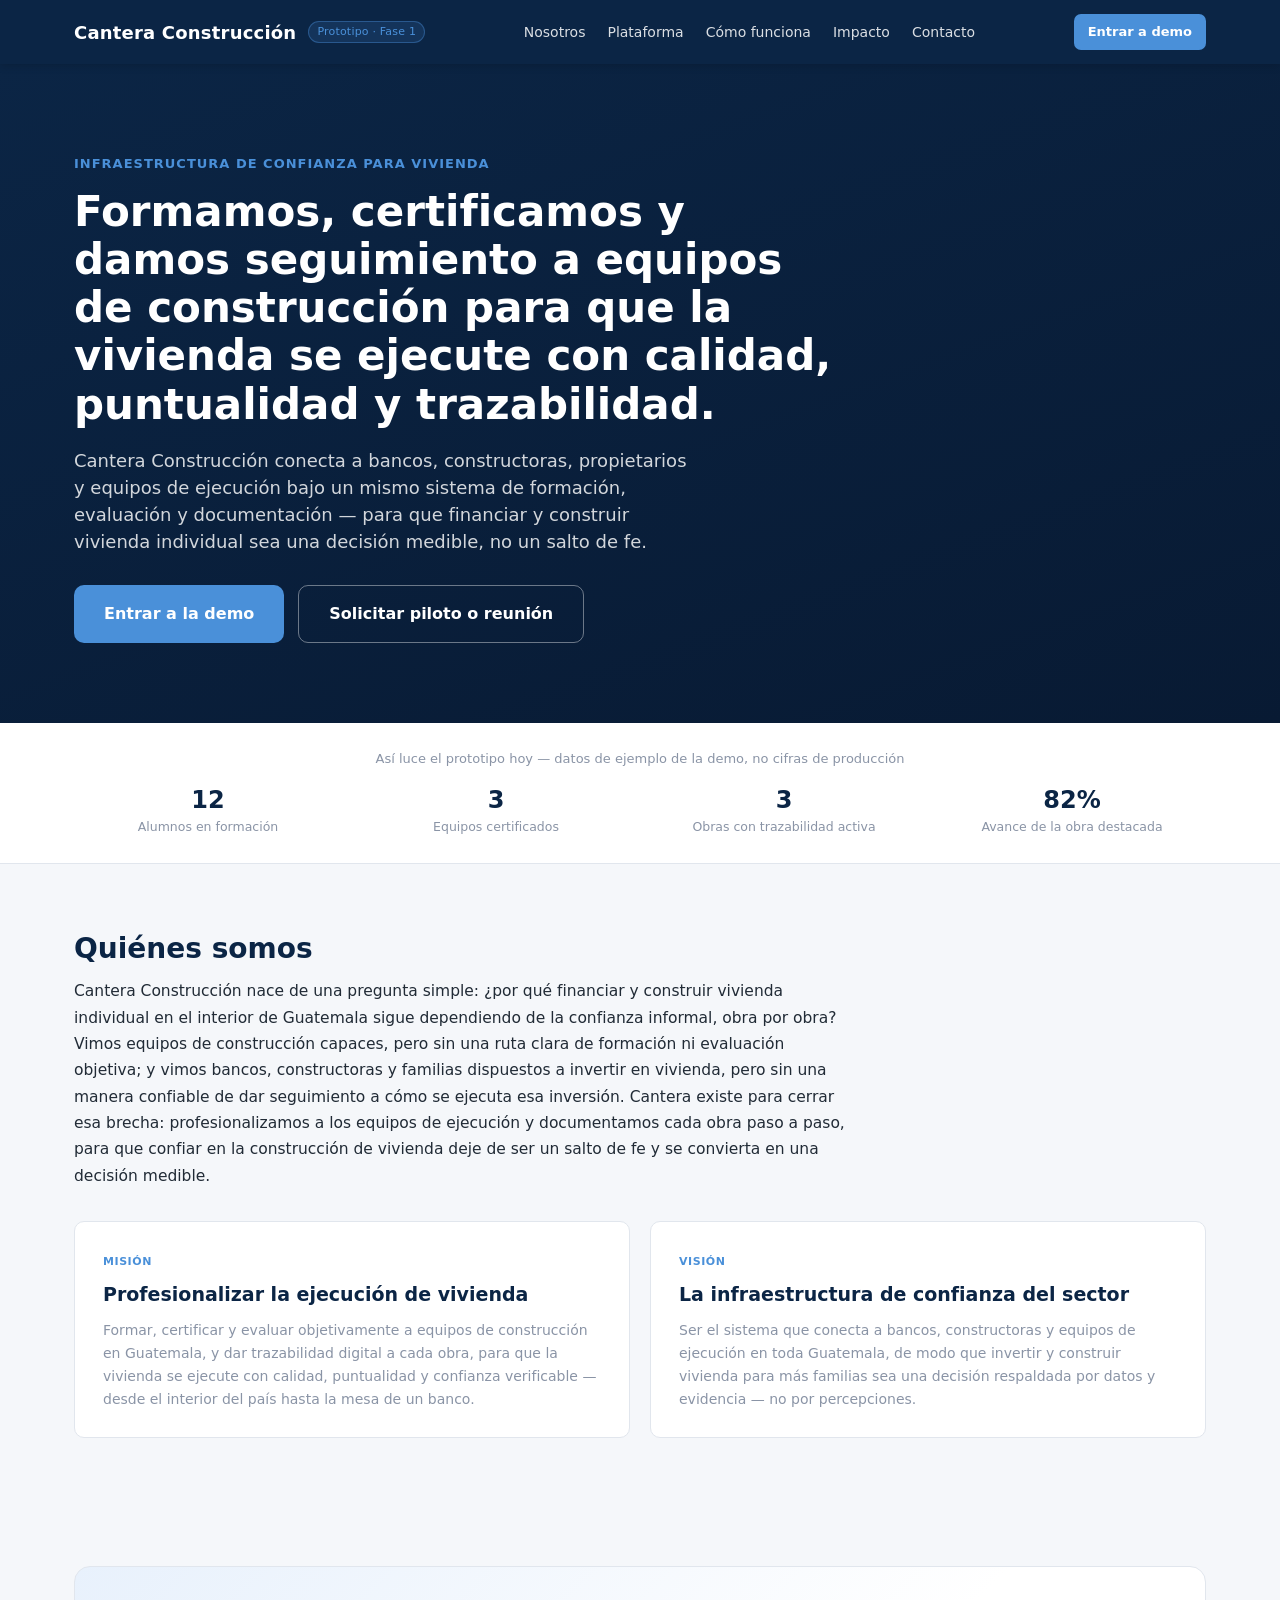
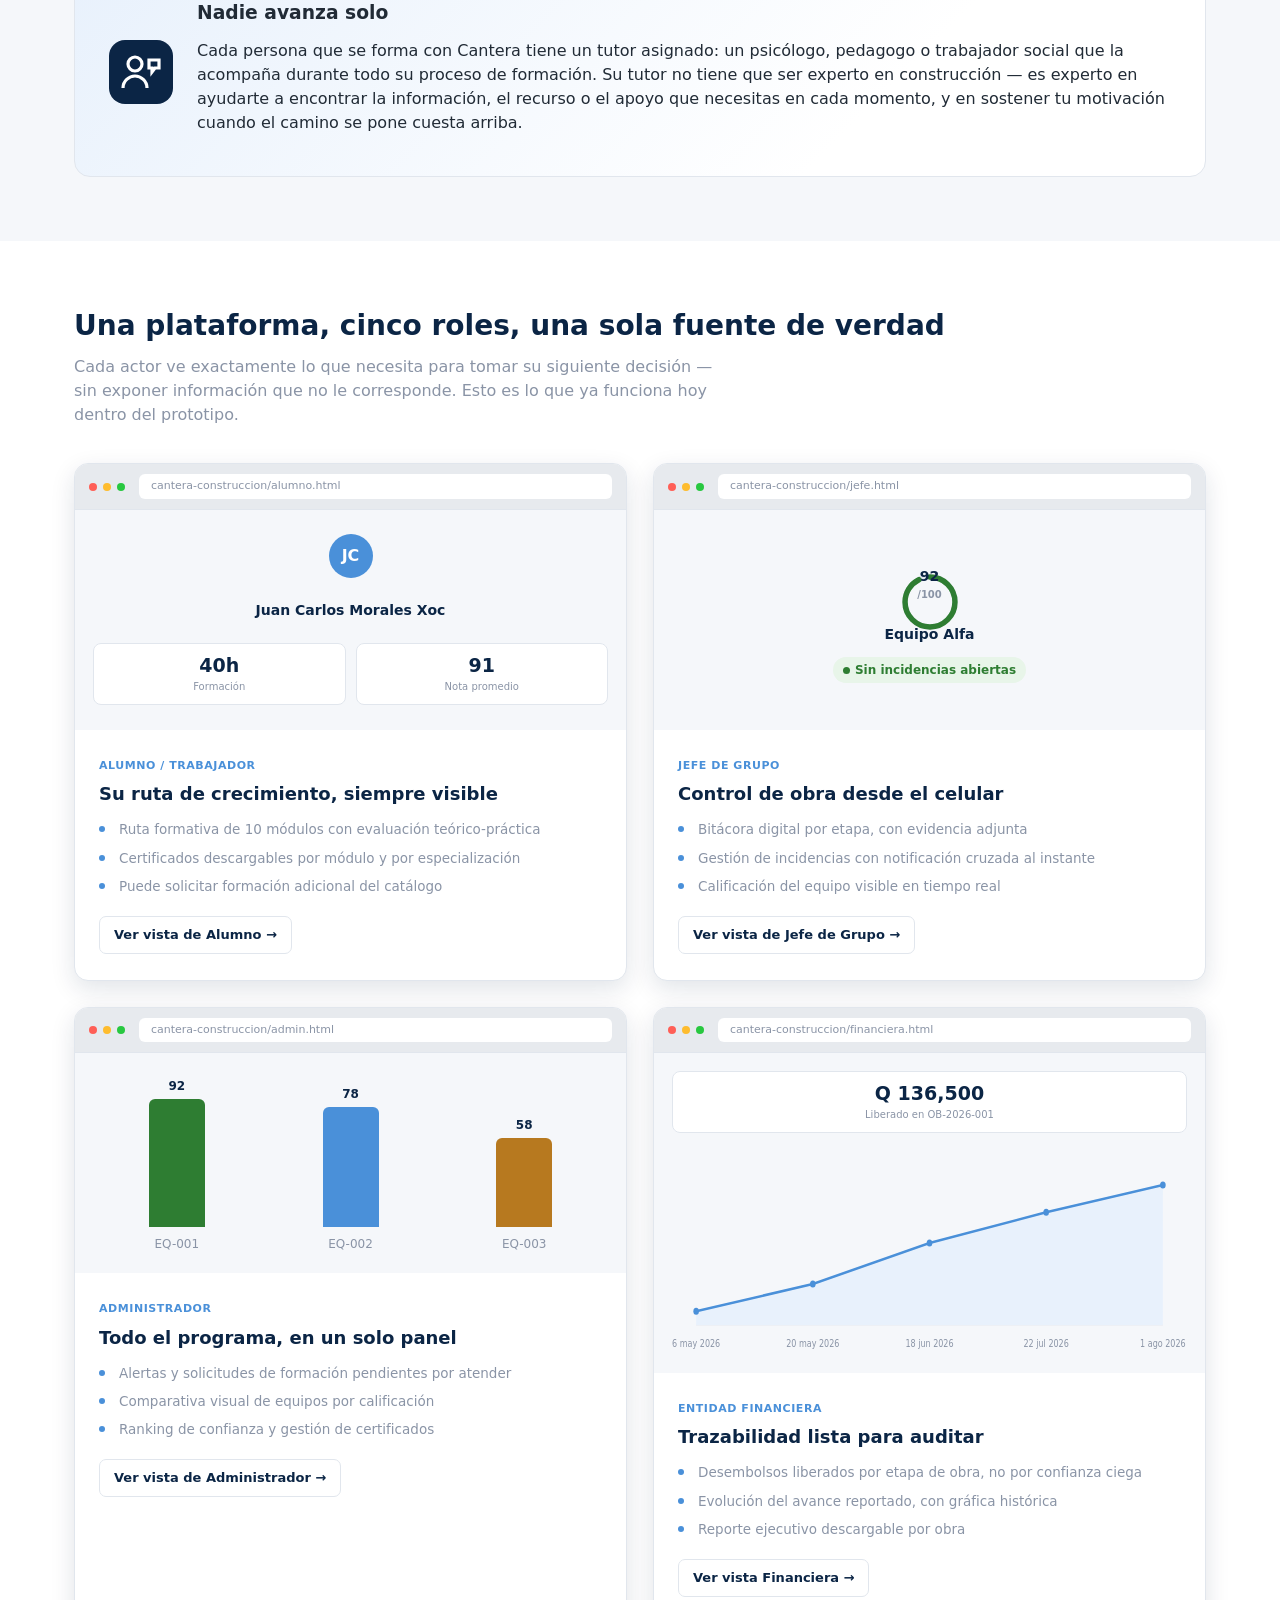
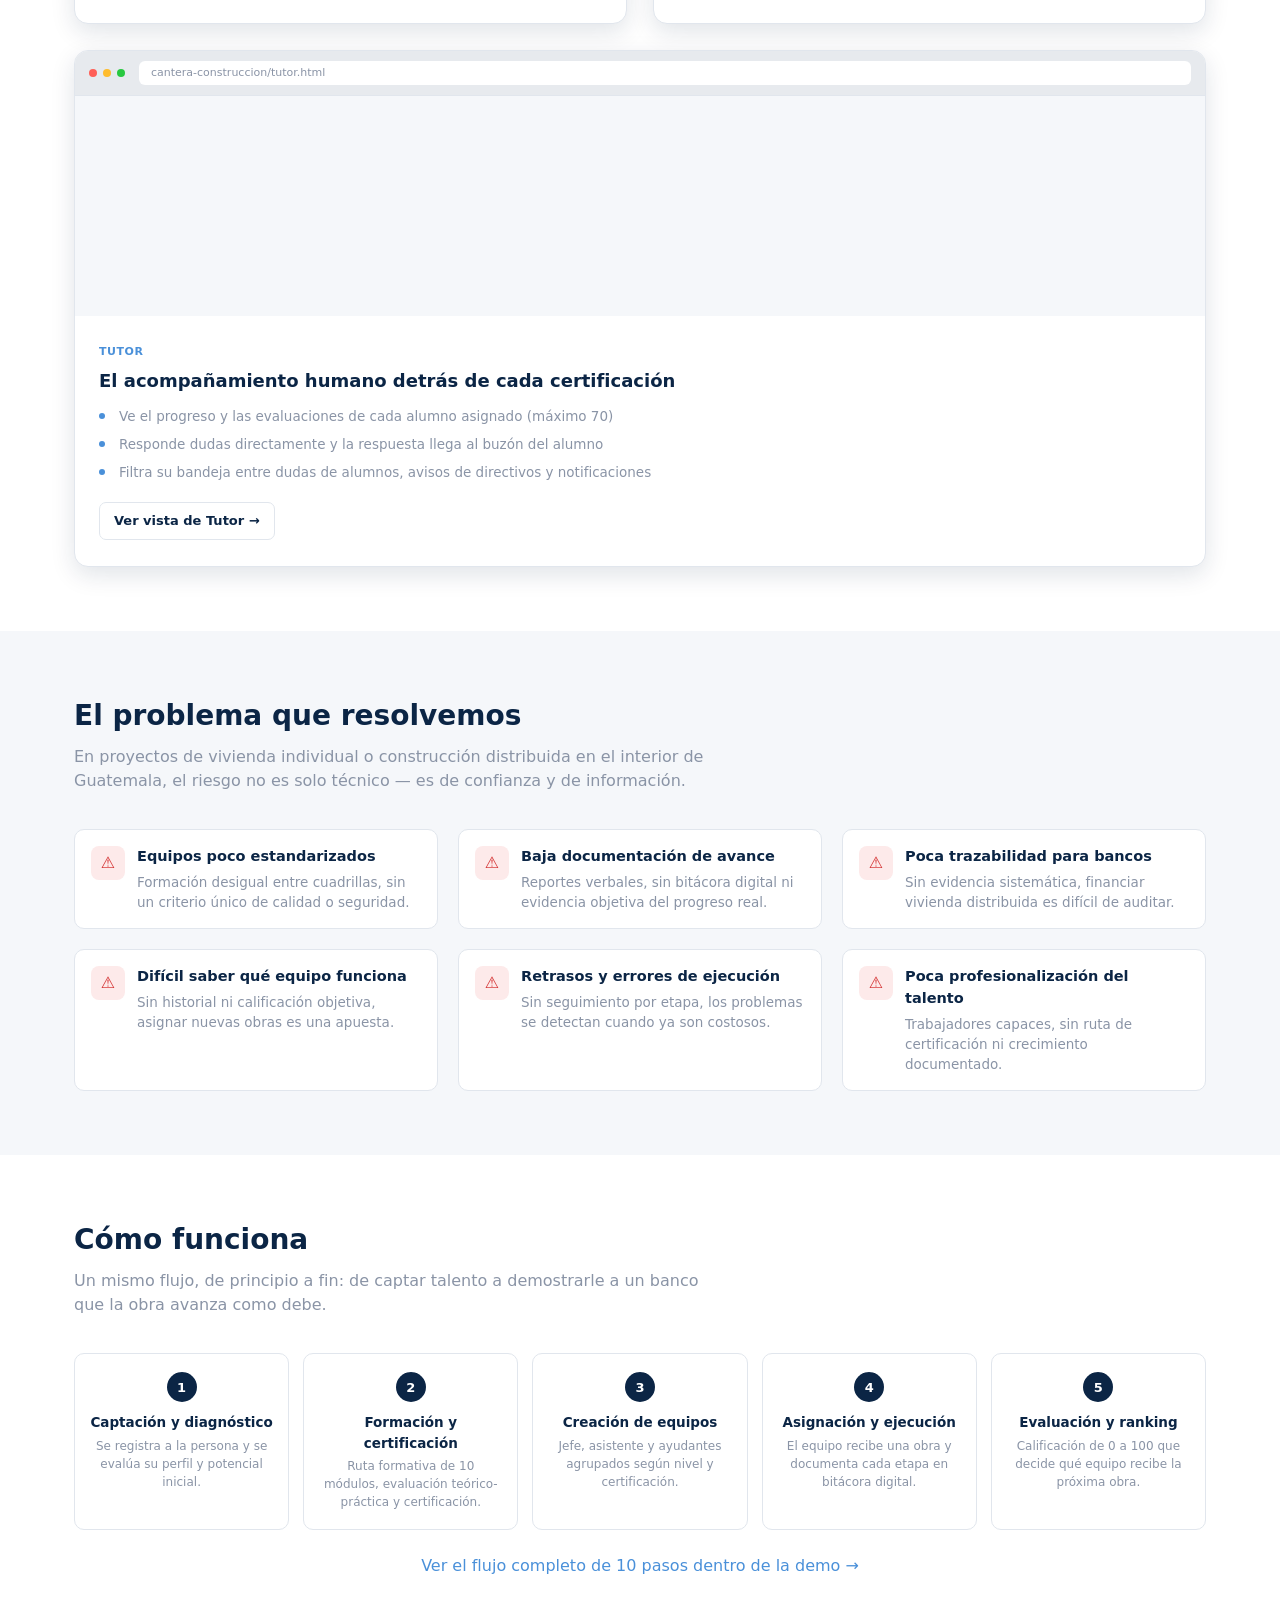
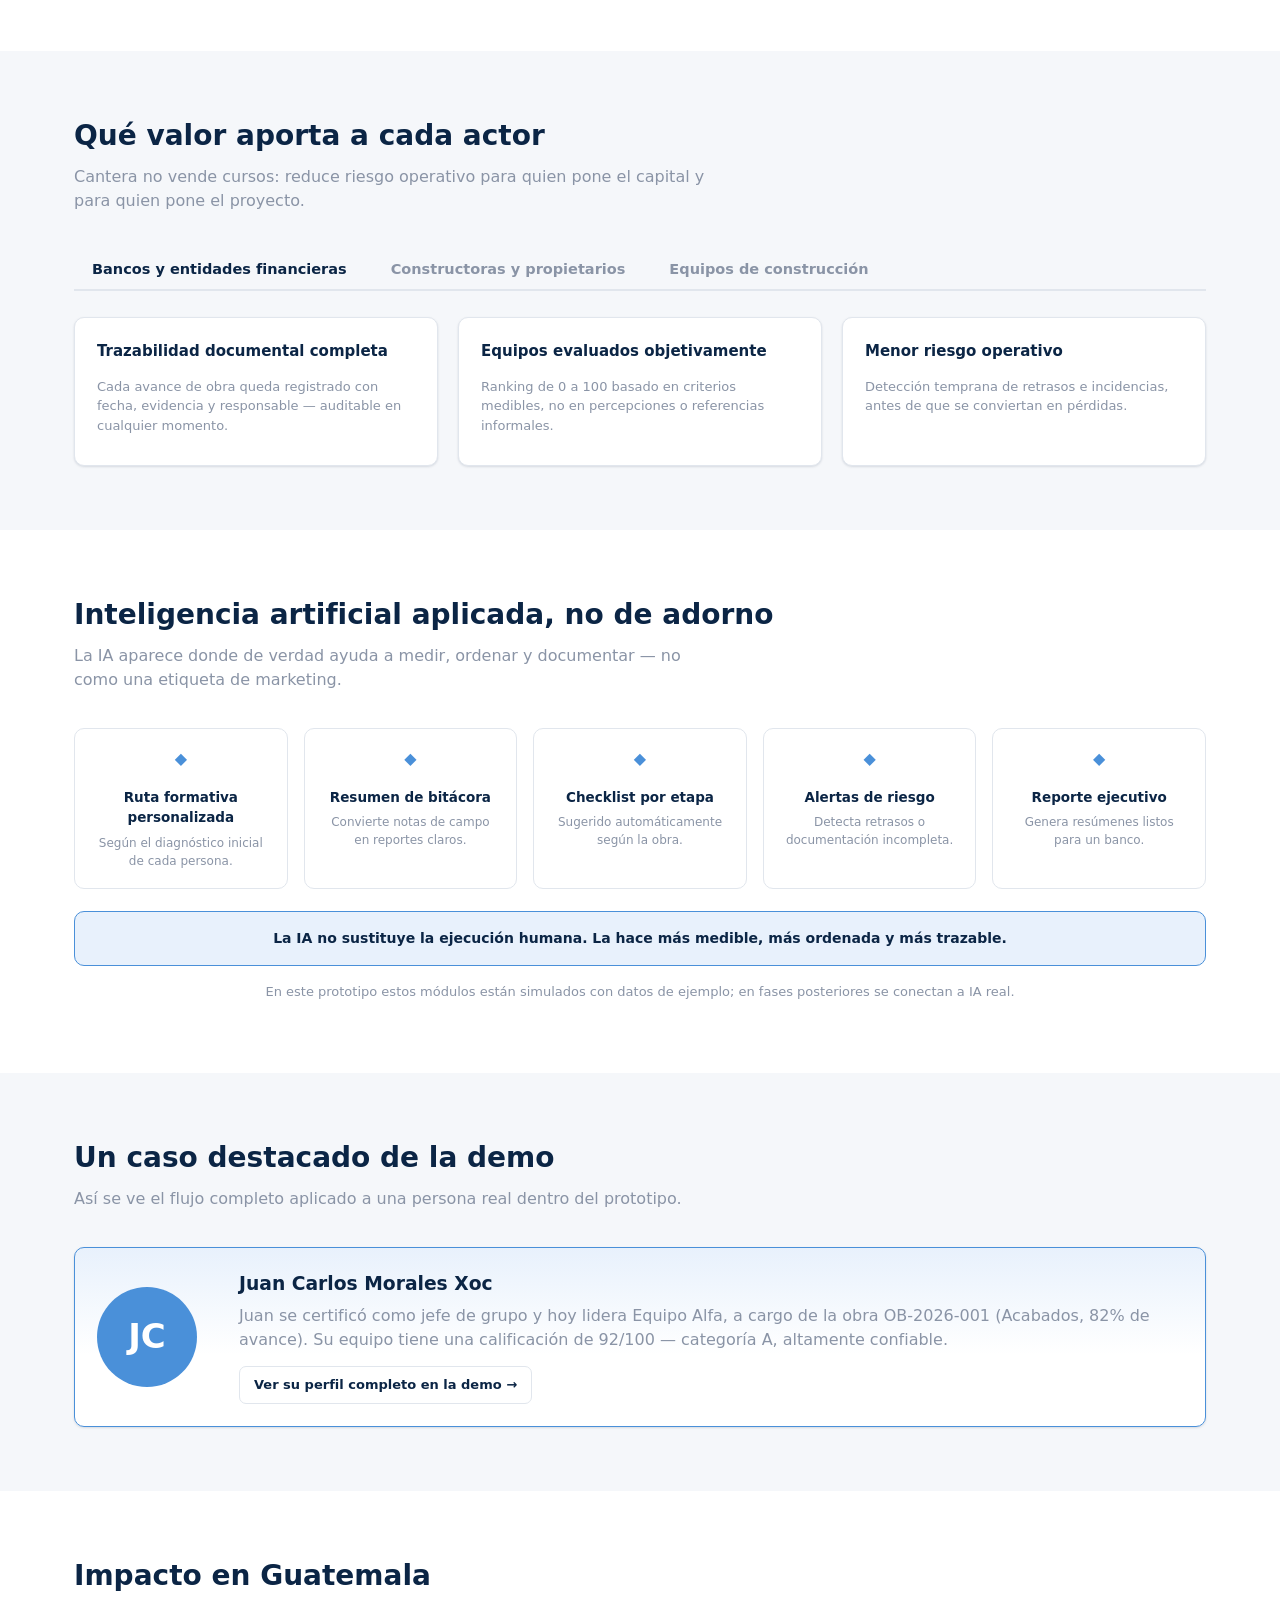
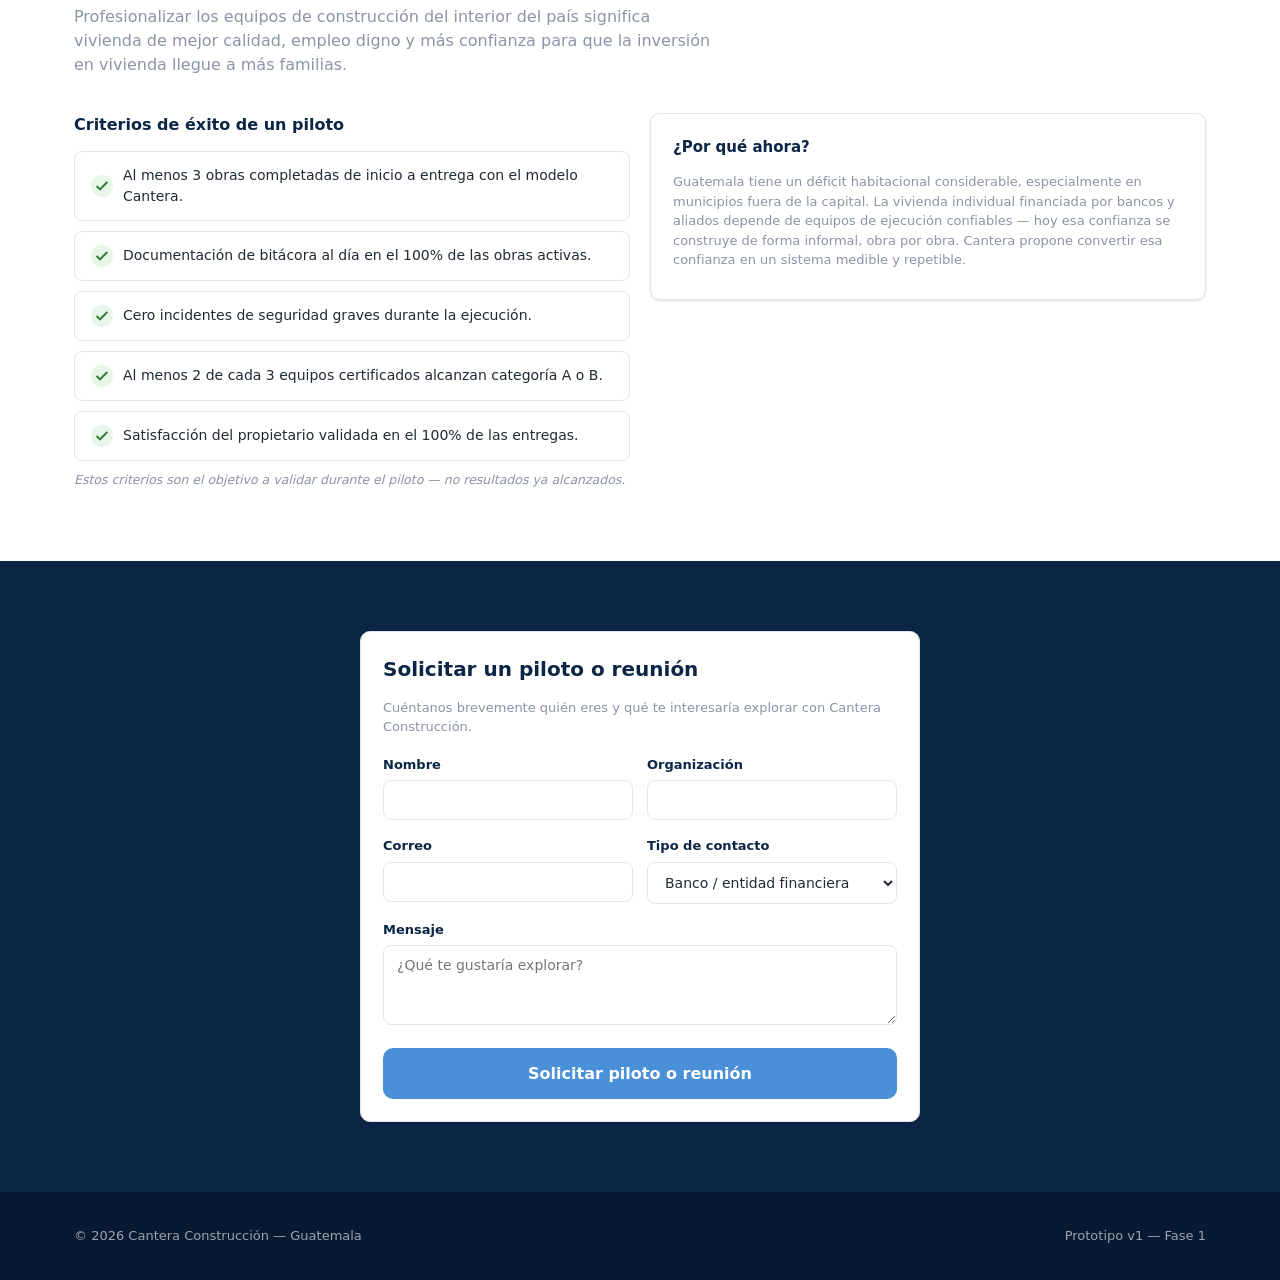
==== commit 511e2875: "Add human support section and update platform roles" ====
--- a/index.html
+++ b/index.html
@@ -81,10 +81,23 @@
   </div>
 </section>
 
+<!-- TUTORÍA: ACOMPAÑAMIENTO HUMANO ===================== -->
+<section class="section" id="tutoria">
+  <div class="wrap">
+    <div class="tutor-highlight-band">
+      <div class="tutor-highlight-icon"><svg viewBox="0 0 24 24" width="48" height="48" fill="none" stroke="currentColor" stroke-width="1.6"><circle cx="9" cy="8" r="3.5"/><path d="M3 20c0-3.5 3-6 6-6s6 2.5 6 6"/><path d="M16 6h5v4h-2l-1.5 2V10H16z"/></svg></div>
+      <div class="tutor-highlight-text">
+        <h3>Nadie avanza solo</h3>
+        <p>Cada persona que se forma con Cantera tiene un tutor asignado: un psicólogo, pedagogo o trabajador social que la acompaña durante todo su proceso de formación. Su tutor no tiene que ser experto en construcción — es experto en ayudarte a encontrar la información, el recurso o el apoyo que necesitas en cada momento, y en sostener tu motivación cuando el camino se pone cuesta arriba.</p>
+      </div>
+    </div>
+  </div>
+</section>
+
 <!-- LA PLATAFORMA ========================================== -->
 <section class="section" style="background:var(--white)" id="plataforma">
   <div class="wrap">
-    <h2 class="section-title">Una plataforma, cuatro roles, una sola fuente de verdad</h2>
+    <h2 class="section-title">Una plataforma, cinco roles, una sola fuente de verdad</h2>
     <p class="section-sub">Cada actor ve exactamente lo que necesita para tomar su siguiente decisión — sin exponer información que no le corresponde. Esto es lo que ya funciona hoy dentro del prototipo.</p>
     <div class="platform-grid">
 
@@ -157,6 +170,24 @@
             <li>Reporte ejecutivo descargable por obra</li>
           </ul>
           <a href="financiera.html" class="btn btn-secondary btn-sm">Ver vista Financiera →</a>
+        </div>
+      </div>
+
+      <div class="platform-card wide">
+        <div class="browser-mock-bar">
+          <span class="browser-mock-dot red"></span><span class="browser-mock-dot yellow"></span><span class="browser-mock-dot green"></span>
+          <span class="browser-mock-url">cantera-construccion/tutor.html</span>
+        </div>
+        <div class="browser-mock-body" id="prev-tutor"></div>
+        <div class="platform-card-info">
+          <span class="role-tag">Tutor</span>
+          <h3>El acompañamiento humano detrás de cada certificación</h3>
+          <ul>
+            <li>Ve el progreso y las evaluaciones de cada alumno asignado (máximo 70)</li>
+            <li>Responde dudas directamente y la respuesta llega al buzón del alumno</li>
+            <li>Filtra su bandeja entre dudas de alumnos, avisos de directivos y notificaciones</li>
+          </ul>
+          <a href="tutor.html" class="btn btn-secondary btn-sm">Ver vista de Tutor →</a>
         </div>
       </div>
 
--- a/styles.css
+++ b/styles.css
@@ -20,6 +20,8 @@
    15. UTILIDADES
    16. IMPRESIÓN (reporte descargable)
    17. RESPONSIVE
+   18. ASISTENTE DE CHAT (alumno)
+   19. TUTORES Y MENSAJERÍA
    ========================================================= */
 
 /* 1. VARIABLES DE MARCA ================================= */
@@ -454,7 +456,10 @@
   gap: 8px;
   border-bottom: 2px solid var(--gray-border);
   margin-bottom: 26px;
-}
+  overflow-x: auto;
+  -webkit-overflow-scrolling: touch;
+}
+.tabs .tab-btn { flex-shrink: 0; white-space: nowrap; }
 .tab-btn {
   background: none; border: none;
   padding: 12px 18px;
@@ -550,6 +555,127 @@
 }
 .site-footer .wrap { display: flex; justify-content: space-between; align-items: center; flex-wrap: wrap; gap: 10px; }
 
+/* 12.5 LANDING — NOSOTROS Y PLATAFORMA ===================== */
+.about-narrative {
+  max-width: 780px;
+  font-size: 15.5px;
+  color: var(--text);
+  line-height: 1.7;
+  margin-bottom: 32px;
+}
+.about-grid { display: grid; grid-template-columns: repeat(2, 1fr); gap: 20px; }
+.about-card {
+  background: var(--white);
+  border: 1px solid var(--gray-border);
+  border-radius: var(--radius);
+  padding: 26px 28px;
+}
+.about-card .tag-label {
+  display: inline-block;
+  font-size: 11px;
+  font-weight: 700;
+  text-transform: uppercase;
+  letter-spacing: .05em;
+  color: var(--sky);
+  margin-bottom: 10px;
+}
+.about-card h3 { color: var(--navy); font-size: 19px; margin-bottom: 10px; }
+.about-card p { font-size: 14px; color: var(--gray-mid); margin: 0; line-height: 1.65; }
+
+.platform-grid {
+  display: grid;
+  grid-template-columns: repeat(2, 1fr);
+  gap: 26px;
+  margin-top: 8px;
+}
+.platform-card {
+  background: var(--white);
+  border: 1px solid var(--gray-border);
+  border-radius: 14px;
+  overflow: hidden;
+  box-shadow: var(--shadow-lg);
+  display: flex;
+  flex-direction: column;
+}
+.platform-card.wide { grid-column: 1 / -1; }
+.platform-card.wide .browser-mock-body { flex-direction: row; flex-wrap: wrap; justify-content: center; }
+.browser-mock-bar {
+  display: flex;
+  align-items: center;
+  gap: 6px;
+  padding: 10px 14px;
+  background: #e7eaee;
+  border-bottom: 1px solid var(--gray-border);
+}
+.browser-mock-dot { width: 8px; height: 8px; border-radius: 50%; display: inline-block; }
+.browser-mock-dot.red { background: #ff5f57; }
+.browser-mock-dot.yellow { background: #febc2e; }
+.browser-mock-dot.green { background: #28c840; }
+.browser-mock-url {
+  margin-left: 8px;
+  background: var(--white);
+  border-radius: 6px;
+  padding: 4px 12px;
+  font-size: 11px;
+  color: var(--gray-mid);
+  flex: 1;
+  white-space: nowrap;
+  overflow: hidden;
+  text-overflow: ellipsis;
+}
+.browser-mock-body {
+  padding: 18px;
+  min-height: 220px;
+  background: var(--gray-bg);
+  display: flex;
+  flex-direction: column;
+  align-items: center;
+  justify-content: center;
+  gap: 12px;
+}
+.browser-mock-body .bar-chart,
+.browser-mock-body .line-chart-wrap { width: 100%; }
+.browser-mock-body .line-chart-wrap { border: none; background: transparent; padding: 0; }
+
+.platform-card-info { padding: 22px 24px 26px; }
+.platform-card-info .role-tag {
+  display: inline-block;
+  font-size: 11px;
+  font-weight: 700;
+  text-transform: uppercase;
+  letter-spacing: .05em;
+  color: var(--sky);
+  margin-bottom: 6px;
+}
+.platform-card-info h3 { color: var(--navy); font-size: 18px; margin-bottom: 12px; }
+.platform-card-info ul { list-style: none; padding: 0; margin: 0 0 20px; display: grid; gap: 8px; }
+.platform-card-info ul li {
+  font-size: 13.5px;
+  color: var(--gray-mid);
+  padding-left: 20px;
+  position: relative;
+}
+.platform-card-info ul li::before {
+  content: "";
+  position: absolute;
+  left: 0; top: 7px;
+  width: 6px; height: 6px;
+  border-radius: 50%;
+  background: var(--sky);
+}
+
+.mini-kpi-row { display: flex; gap: 10px; width: 100%; }
+.mini-kpi {
+  flex: 1;
+  background: var(--white);
+  border: 1px solid var(--gray-border);
+  border-radius: 8px;
+  padding: 10px 8px;
+  text-align: center;
+}
+.mini-kpi .num { font-size: 19px; font-weight: 800; color: var(--navy); line-height: 1.2; }
+.mini-kpi .label { font-size: 10px; color: var(--gray-mid); margin-top: 2px; }
+
 /* 13. VISTAS MOBILE-FIRST (alumno / jefe de grupo) ========= */
 .app-shell { min-height: 100vh; display: flex; flex-direction: column; }
 .app-main { flex: 1; padding: 28px 0 60px; }
@@ -616,9 +742,28 @@
   background: var(--white);
   border: 1px solid var(--gray-border);
   border-radius: var(--radius);
+  overflow: hidden;
+  display: flex; flex-direction: column;
+}
+.course-body {
   padding: 18px;
   display: flex; flex-direction: column; gap: 10px;
-}
+  flex: 1;
+}
+.course-caratula {
+  height: 96px;
+  display: flex;
+  align-items: center;
+  justify-content: center;
+  flex-shrink: 0;
+}
+.course-caratula-icon { width: 44px; height: 44px; display: flex; align-items: center; justify-content: center; flex-shrink: 0; }
+.course-caratula-icon svg { width: 44px !important; height: 44px !important; max-width: none; }
+.course-caratula-yellow { background: linear-gradient(135deg, #FFF6E0 0%, #F6D98A 100%); color: var(--yellow); }
+.course-caratula-sky { background: linear-gradient(135deg, var(--sky-light) 0%, #A9CBEE 100%); color: var(--sky); }
+.course-caratula-green { background: linear-gradient(135deg, var(--green-bg) 0%, #A7D8AA 100%); color: var(--green); }
+.course-caratula-red { background: linear-gradient(135deg, var(--red-bg) 0%, #EEB3B3 100%); color: var(--red); }
+.course-caratula-navy { background: linear-gradient(135deg, #E4EAF2 0%, #AEBFD6 100%); color: var(--navy); }
 .course-card .course-head { display: flex; align-items: flex-start; gap: 12px; }
 .course-card .course-icon {
   width: 40px; height: 40px; border-radius: 10px;
@@ -817,6 +962,209 @@
 .only-print { display: none; }
 .pill-list { display: flex; flex-wrap: wrap; gap: 8px; }
 
+/* 18. ASISTENTE DE CHAT (alumno) =========================== */
+.chat-launcher {
+  position: fixed;
+  bottom: 22px;
+  right: 22px;
+  z-index: 900;
+  width: 56px;
+  height: 56px;
+  border-radius: 50%;
+  background: var(--navy);
+  color: var(--white);
+  border: none;
+  box-shadow: var(--shadow-lg);
+  display: flex;
+  align-items: center;
+  justify-content: center;
+  cursor: pointer;
+}
+.chat-launcher:hover { background: var(--navy-dark); }
+.chat-launcher-icon { display: flex; align-items: center; justify-content: center; }
+.chat-launcher-badge {
+  position: absolute;
+  top: -2px;
+  right: -2px;
+  background: var(--red);
+  color: var(--white);
+  font-size: 11px;
+  font-weight: 700;
+  min-width: 18px;
+  height: 18px;
+  border-radius: 9px;
+  display: flex;
+  align-items: center;
+  justify-content: center;
+  padding: 0 4px;
+}
+.chat-panel {
+  position: fixed;
+  bottom: 90px;
+  right: 22px;
+  z-index: 900;
+  width: 340px;
+  max-width: calc(100vw - 32px);
+  height: 460px;
+  max-height: calc(100vh - 120px);
+  background: var(--white);
+  border-radius: var(--radius);
+  box-shadow: var(--shadow-lg);
+  border: 1px solid var(--gray-border);
+  display: flex;
+  flex-direction: column;
+  overflow: hidden;
+}
+.chat-panel[hidden] { display: none !important; }
+.chat-panel-header {
+  background: var(--navy);
+  color: var(--white);
+  padding: 12px 14px;
+  display: flex;
+  align-items: center;
+  justify-content: space-between;
+  flex-shrink: 0;
+}
+.chat-panel-title { font-weight: 700; font-size: 14px; }
+.chat-panel-sub { font-size: 11px; color: var(--sky-light); opacity: 0.85; }
+.chat-panel-close {
+  background: none;
+  border: none;
+  color: var(--white);
+  font-size: 15px;
+  cursor: pointer;
+  padding: 4px 6px;
+  line-height: 1;
+}
+.chat-panel-body {
+  flex: 1;
+  overflow-y: auto;
+  padding: 12px 14px;
+  background: var(--gray-bg);
+}
+.chat-msg {
+  max-width: 85%;
+  padding: 8px 11px;
+  border-radius: 12px;
+  font-size: 13px;
+  line-height: 1.45;
+  margin-bottom: 8px;
+}
+.chat-msg-bot {
+  background: var(--white);
+  border: 1px solid var(--gray-border);
+  color: var(--text);
+  border-bottom-left-radius: 3px;
+}
+.chat-msg-user {
+  background: var(--sky);
+  color: var(--white);
+  margin-left: auto;
+  border-bottom-right-radius: 3px;
+}
+.chat-pendientes { margin: 6px 0 0; padding-left: 18px; }
+.chat-pendientes li { margin-bottom: 4px; }
+.chat-panel-input-row {
+  display: flex;
+  gap: 8px;
+  padding: 10px;
+  border-top: 1px solid var(--gray-border);
+  background: var(--white);
+  flex-shrink: 0;
+}
+.chat-panel-input-row input {
+  flex: 1;
+  border: 1px solid var(--gray-border);
+  border-radius: 8px;
+  padding: 8px 10px;
+  font-size: 13px;
+  font-family: var(--font);
+}
+.chat-panel-input-row button {
+  background: var(--navy);
+  color: var(--white);
+  border: none;
+  border-radius: 8px;
+  padding: 8px 14px;
+  font-size: 13px;
+  font-weight: 600;
+  cursor: pointer;
+}
+.chat-panel-input-row button:hover { background: var(--navy-dark); }
+
+/* 19. TUTORES Y MENSAJERÍA ================================== */
+.tutor-card {
+  display: flex; gap: 16px; align-items: center;
+  background: var(--white);
+  border: 1px solid var(--gray-border);
+  border-radius: var(--radius);
+  padding: 20px;
+  flex-wrap: wrap;
+}
+.tutor-card-info { flex: 1; min-width: 200px; }
+.tutor-card-info h3 { color: var(--navy); font-size: 17px; margin-bottom: 2px; }
+.tutor-card-especialidad { color: var(--sky); font-size: 12px; font-weight: 700; text-transform: uppercase; letter-spacing: .04em; margin-bottom: 8px; }
+.tutor-card-bio { font-size: 13.5px; color: var(--gray-mid); margin: 0; }
+
+.capacidad-meter { display: flex; align-items: center; gap: 10px; font-size: 12.5px; color: var(--gray-mid); }
+.capacidad-meter .progress { flex: 1; }
+
+.buzon-filtros { display: flex; gap: 8px; flex-wrap: wrap; margin-bottom: 16px; }
+.buzon-filtro-btn {
+  background: var(--gray-bg); border: 1px solid var(--gray-border); color: var(--gray-mid);
+  font-size: 12.5px; font-weight: 600; padding: 7px 14px; border-radius: 999px;
+}
+.buzon-filtro-btn.active { background: var(--navy); color: var(--white); border-color: var(--navy); }
+
+.buzon-item {
+  background: var(--white); border: 1px solid var(--gray-border); border-radius: var(--radius);
+  padding: 14px 16px; margin-bottom: 10px;
+}
+.buzon-item.no-leido { border-left: 3px solid var(--sky); }
+.buzon-item-head { display: flex; align-items: center; justify-content: space-between; gap: 10px; margin-bottom: 6px; flex-wrap: wrap; }
+.buzon-item-titulo { font-weight: 700; color: var(--navy); font-size: 14px; }
+.buzon-item-meta { font-size: 11.5px; color: var(--gray-mid); }
+.buzon-item-cuerpo { font-size: 13.5px; color: var(--text); margin: 0 0 10px; }
+.buzon-reply-box { display: flex; gap: 8px; margin-top: 8px; flex-wrap: wrap; }
+.buzon-reply-box textarea {
+  flex: 1; min-width: 180px; border: 1px solid var(--gray-border); border-radius: 8px;
+  padding: 8px 10px; font-size: 13px; font-family: var(--font); resize: vertical; min-height: 44px;
+}
+.buzon-empty { text-align: center; color: var(--gray-mid); font-size: 13px; padding: 30px 0; }
+
+.conversacion-wrap { display: flex; flex-direction: column; gap: 8px; margin-bottom: 14px; max-height: 360px; overflow-y: auto; padding: 4px; }
+.conv-msg { max-width: 80%; padding: 9px 12px; border-radius: 12px; font-size: 13.5px; line-height: 1.45; }
+.conv-msg-tutor { background: var(--white); border: 1px solid var(--gray-border); border-bottom-left-radius: 3px; align-self: flex-start; }
+.conv-msg-alumno { background: var(--sky); color: var(--white); border-bottom-right-radius: 3px; align-self: flex-end; }
+.conv-msg-meta { font-size: 10.5px; opacity: .75; margin-top: 4px; display: block; }
+.conv-empty { text-align: center; color: var(--gray-mid); font-size: 13px; padding: 24px 0; }
+.conv-compose { display: flex; gap: 8px; }
+.conv-compose textarea {
+  flex: 1; border: 1px solid var(--gray-border); border-radius: 8px; padding: 8px 10px;
+  font-size: 13px; font-family: var(--font); resize: vertical; min-height: 44px;
+}
+
+.alumno-tutor-card {
+  background: var(--white); border: 1px solid var(--gray-border); border-radius: var(--radius);
+  padding: 16px; margin-bottom: 12px;
+}
+.alumno-tutor-card-head { display: flex; align-items: center; gap: 12px; margin-bottom: 10px; }
+.alumno-tutor-card-head h4 { font-size: 14.5px; color: var(--navy); margin-bottom: 2px; }
+
+.tutor-highlight-band {
+  display: flex; gap: 24px; align-items: center; flex-wrap: wrap;
+  background: linear-gradient(135deg, var(--sky-light) 0%, var(--white) 70%);
+  border: 1px solid var(--gray-border);
+  border-radius: 16px;
+  padding: 32px 34px;
+}
+.tutor-highlight-icon {
+  flex-shrink: 0; width: 64px; height: 64px; border-radius: 16px;
+  background: var(--navy); color: var(--white);
+  display: flex; align-items: center; justify-content: center;
+}
+.tutor-highlight-text { flex: 1; min-width: 260px; }
+
 /* 16. IMPRESIÓN (reporte descargable) ====================== */
 @media print {
   .site-header, .app-footer, .no-print, .site-footer { display: none !important; }
@@ -835,9 +1183,19 @@
   .ai-grid { grid-template-columns: repeat(2, 1fr); }
   .main-nav { display: none; }
   .hero h1 { font-size: 32px; }
+  .platform-grid { grid-template-columns: 1fr; }
 }
 @media (max-width: 640px) {
   .grid-2, .grid-4 { grid-template-columns: 1fr; }
+  .about-grid { grid-template-columns: 1fr; }
+  .chat-panel {
+    right: 12px;
+    left: 12px;
+    bottom: 82px;
+    width: auto;
+    max-width: none;
+  }
+  .chat-launcher { bottom: 16px; right: 16px; }
   .hero h1 { font-size: 28px; }
   .hero { padding: 50px 0 46px; }
   .featured-story { grid-template-columns: 1fr; text-align: center; }
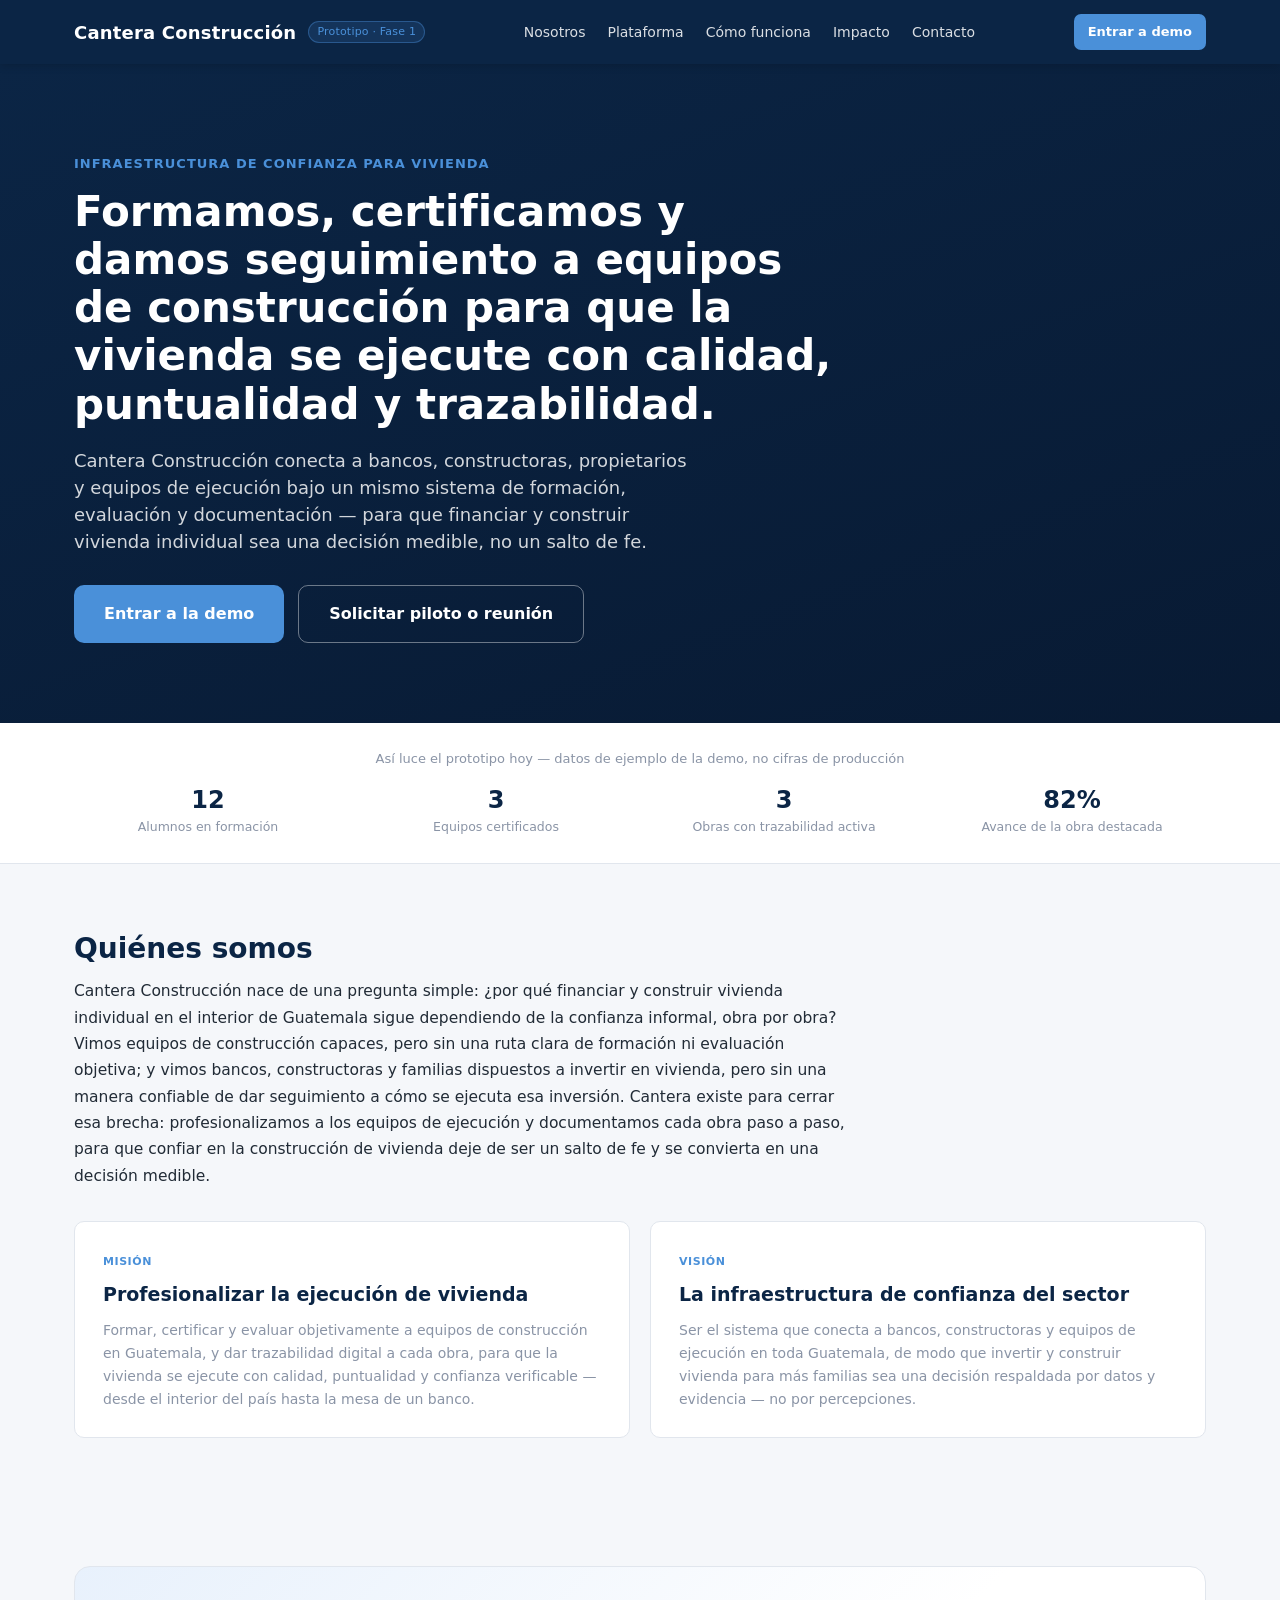
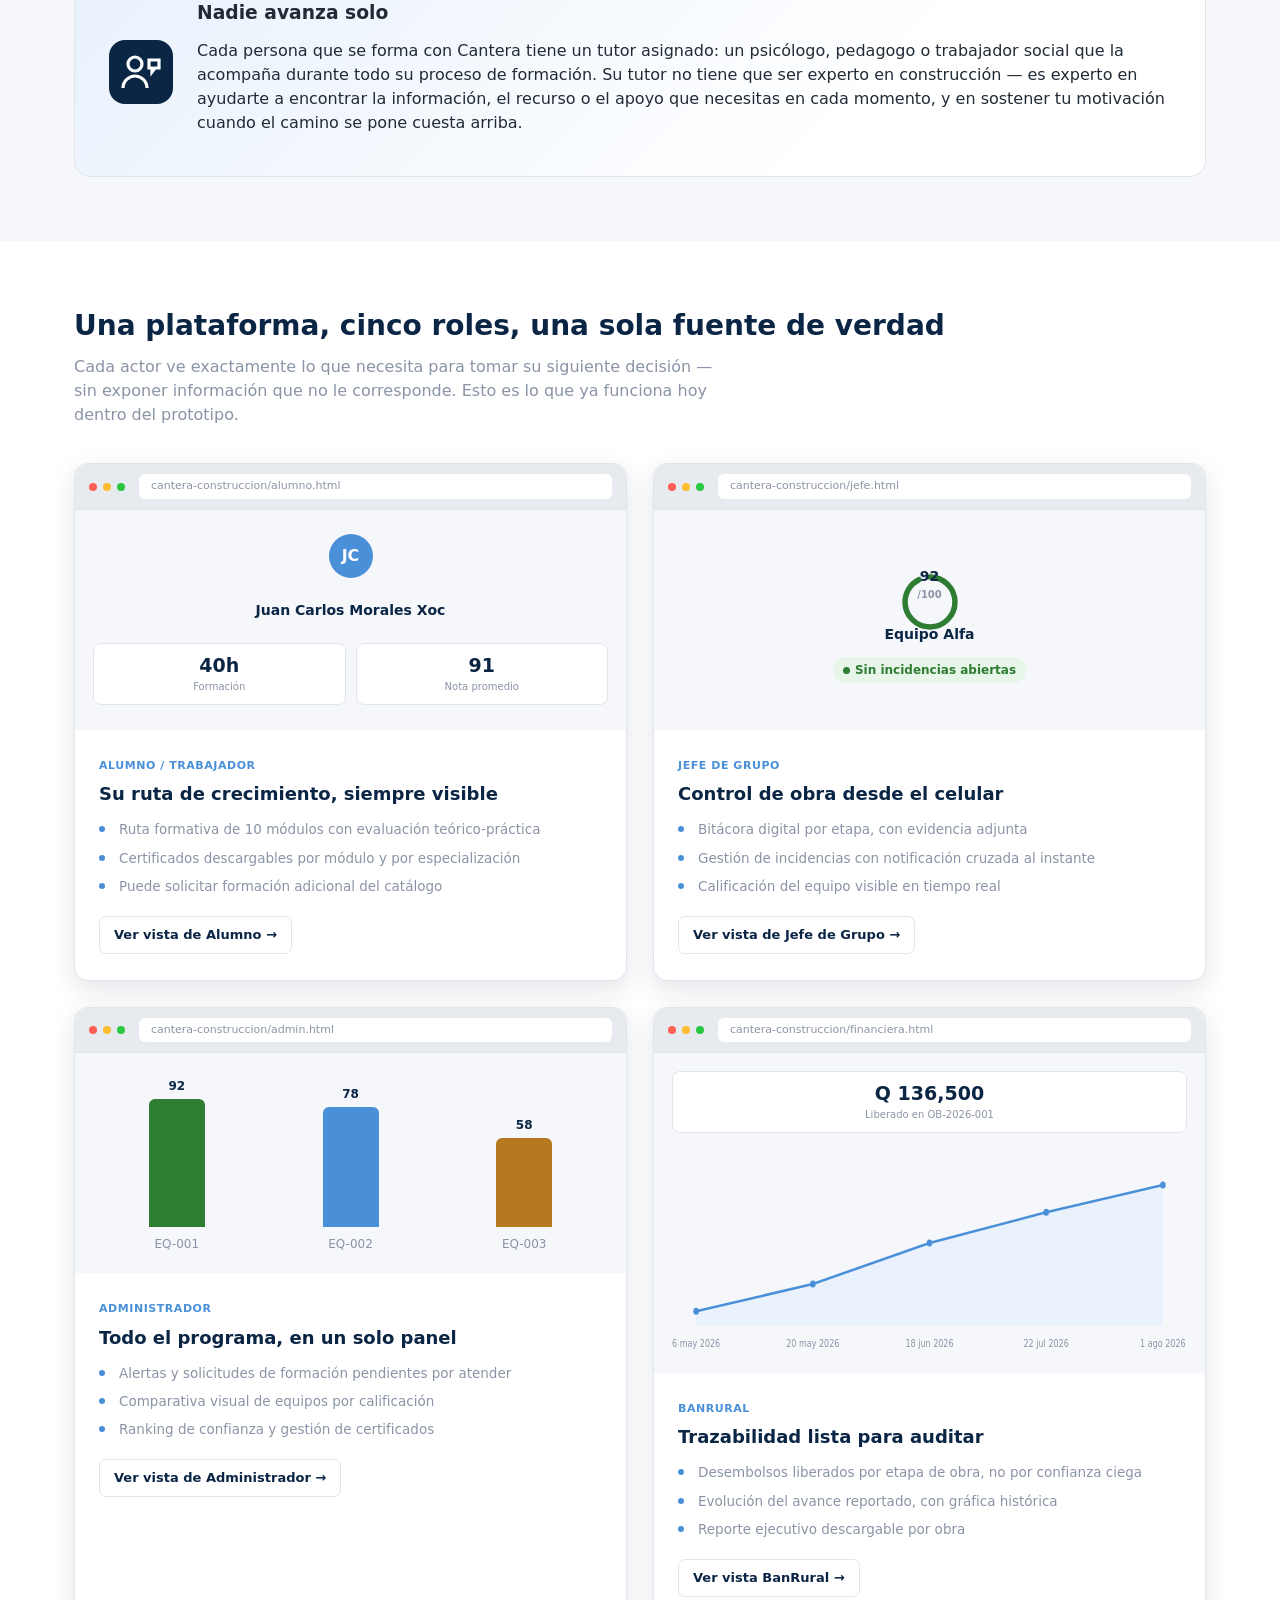
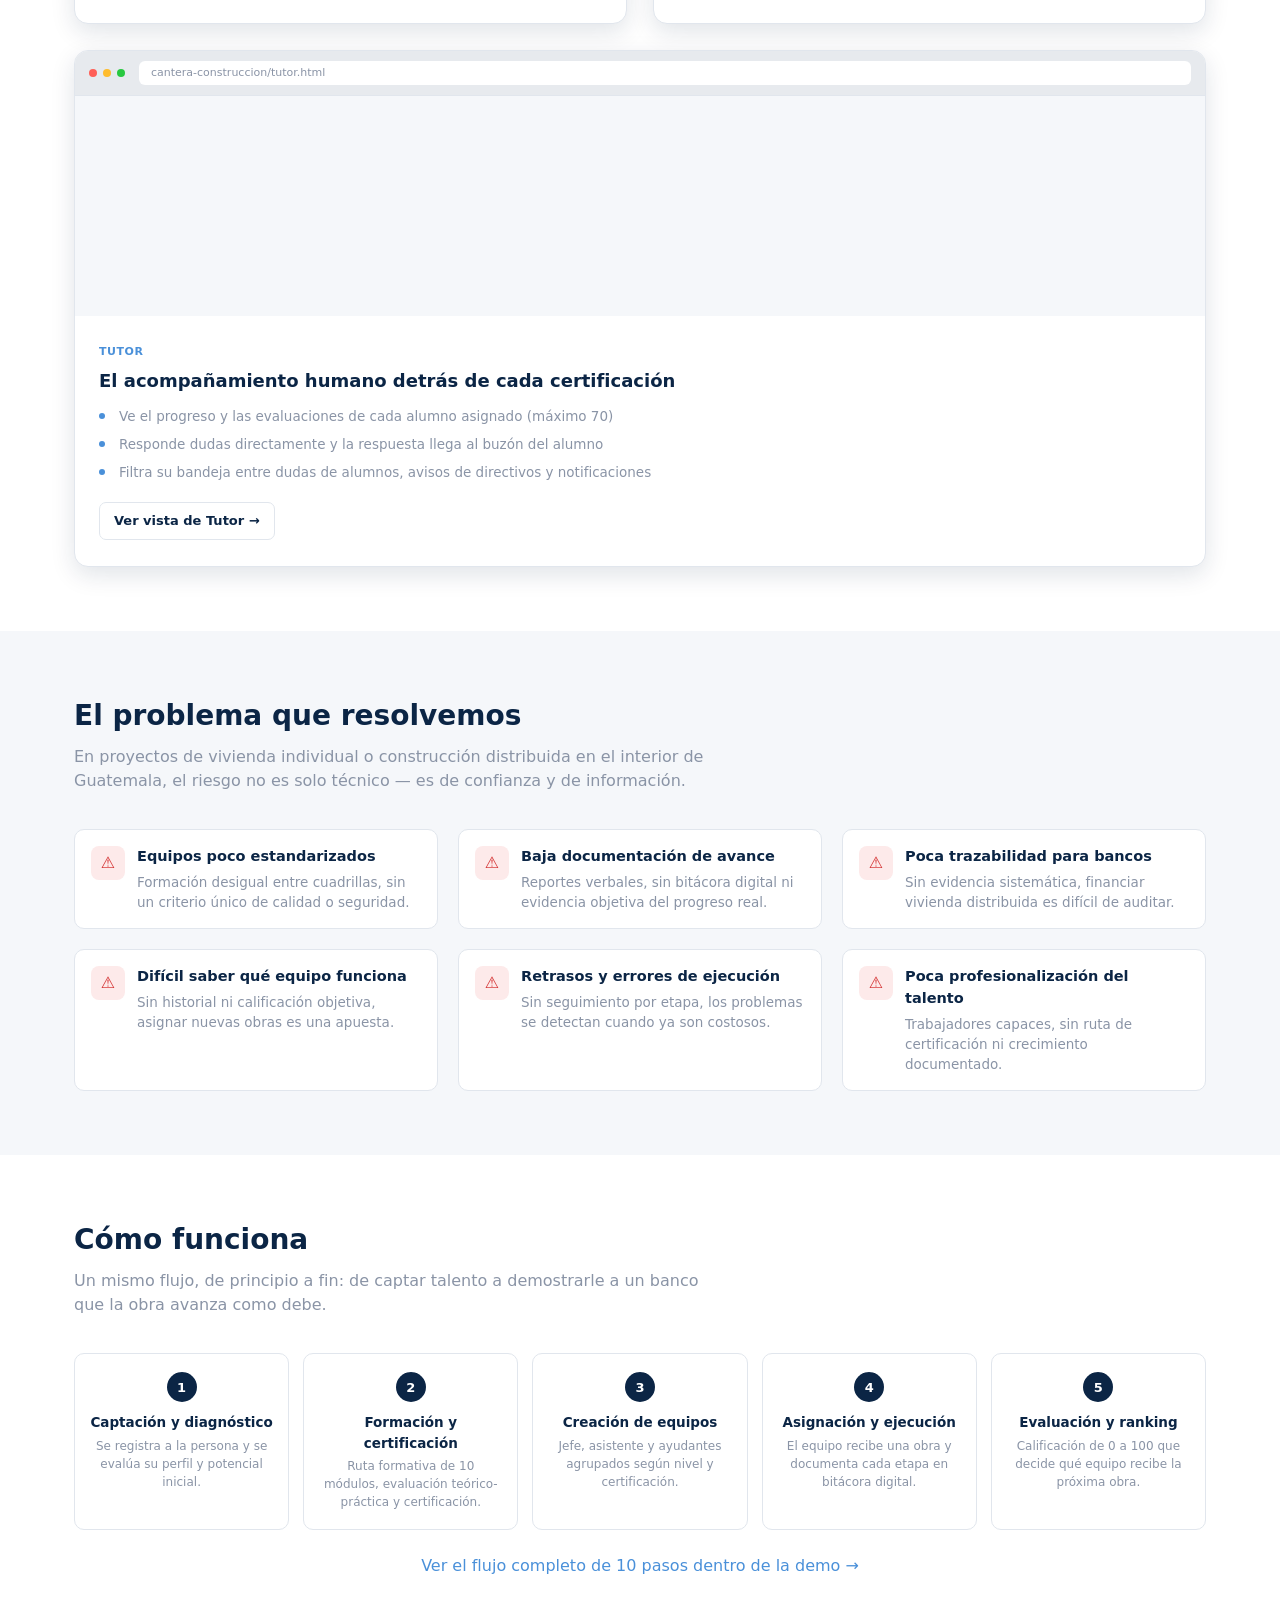
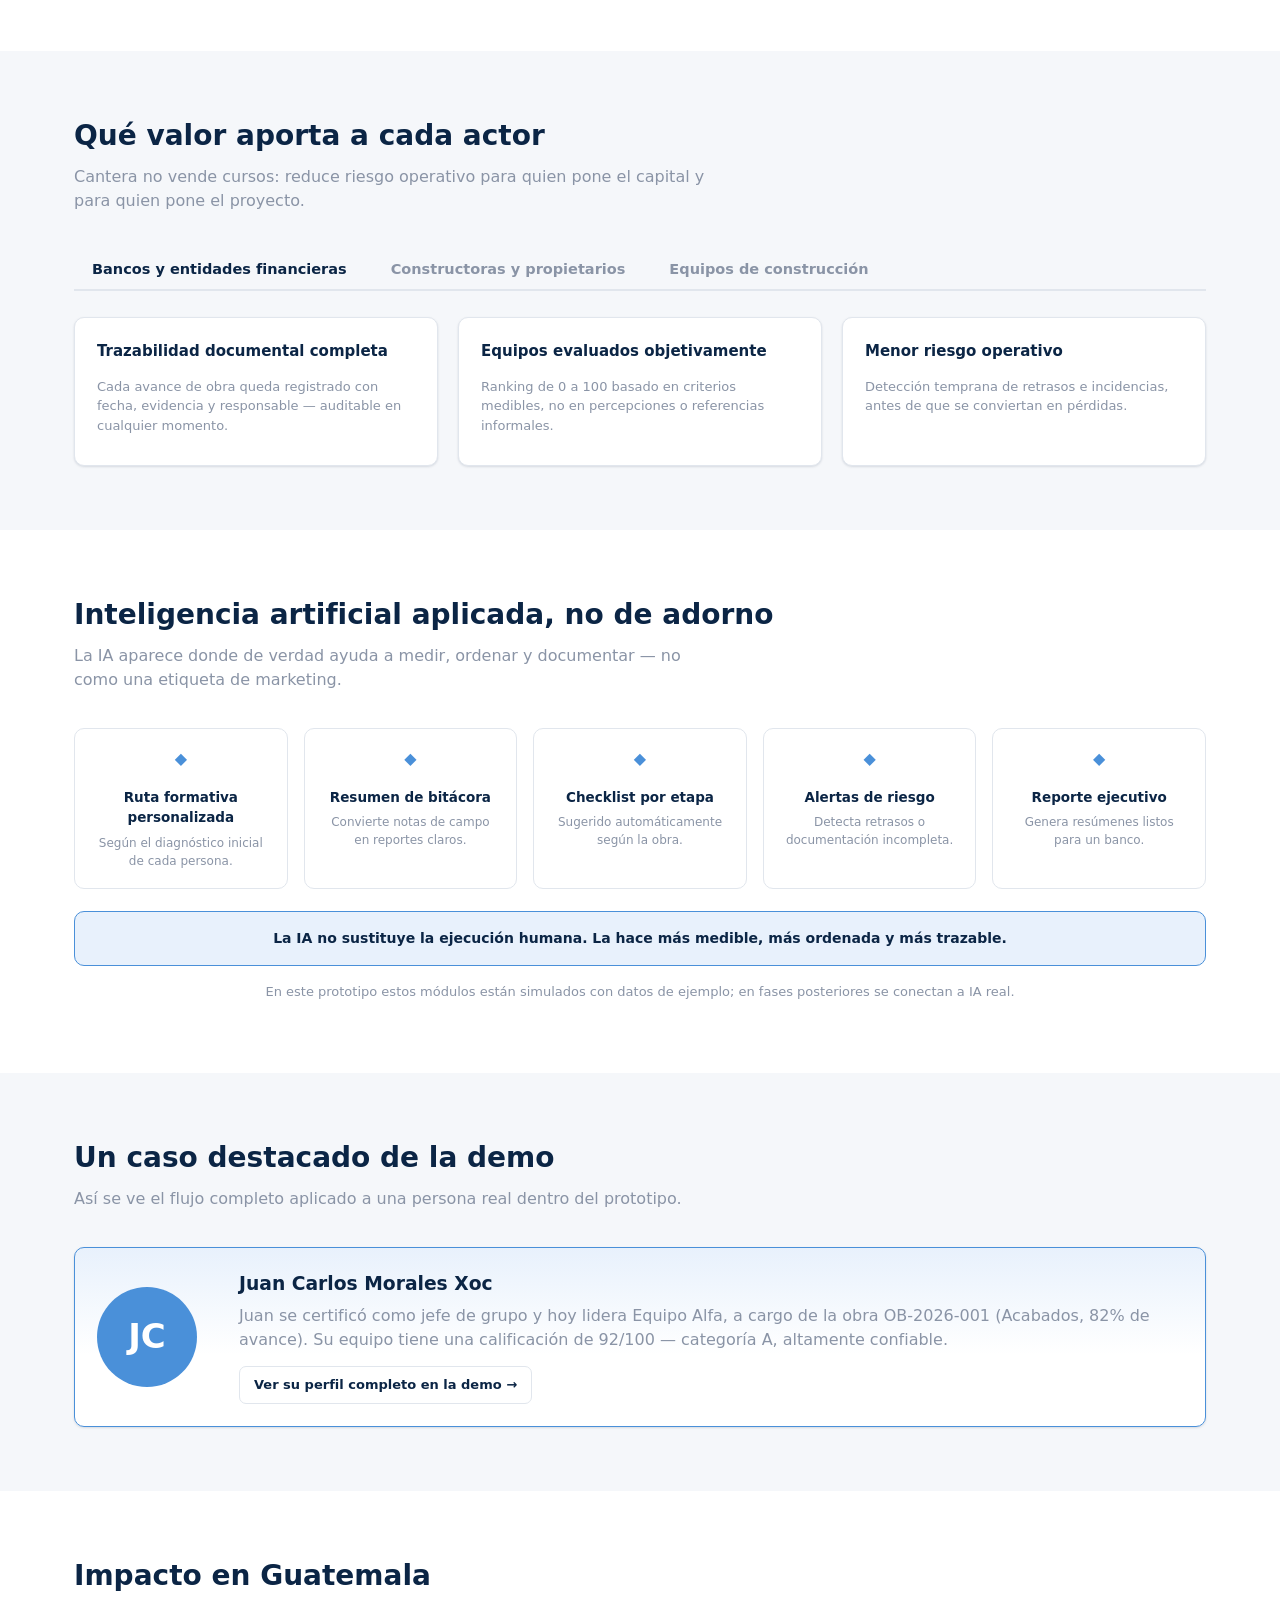
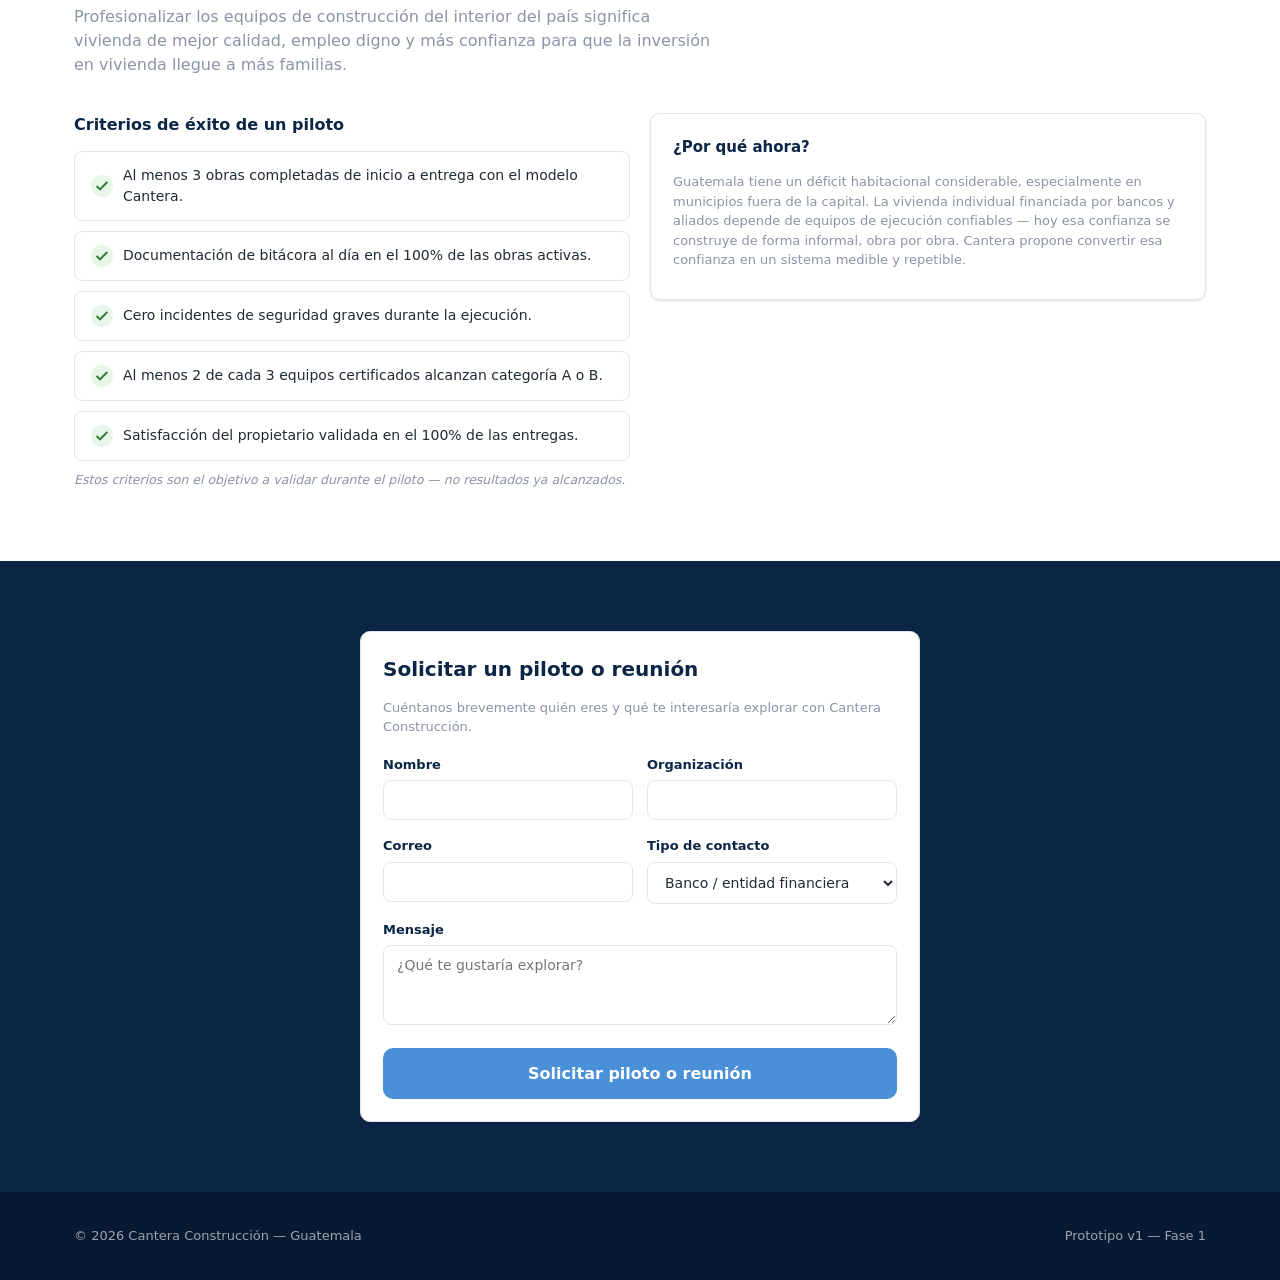
==== commit 1924f93e: "Change role tag from 'Entidad financiera' to 'BanRural'" ====
--- a/index.html
+++ b/index.html
@@ -162,14 +162,14 @@
         </div>
         <div class="browser-mock-body" id="prev-financiera"></div>
         <div class="platform-card-info">
-          <span class="role-tag">Entidad financiera</span>
+          <span class="role-tag">BanRural</span>
           <h3>Trazabilidad lista para auditar</h3>
           <ul>
             <li>Desembolsos liberados por etapa de obra, no por confianza ciega</li>
             <li>Evolución del avance reportado, con gráfica histórica</li>
             <li>Reporte ejecutivo descargable por obra</li>
           </ul>
-          <a href="financiera.html" class="btn btn-secondary btn-sm">Ver vista Financiera →</a>
+          <a href="financiera.html" class="btn btn-secondary btn-sm">Ver vista BanRural →</a>
         </div>
       </div>
 
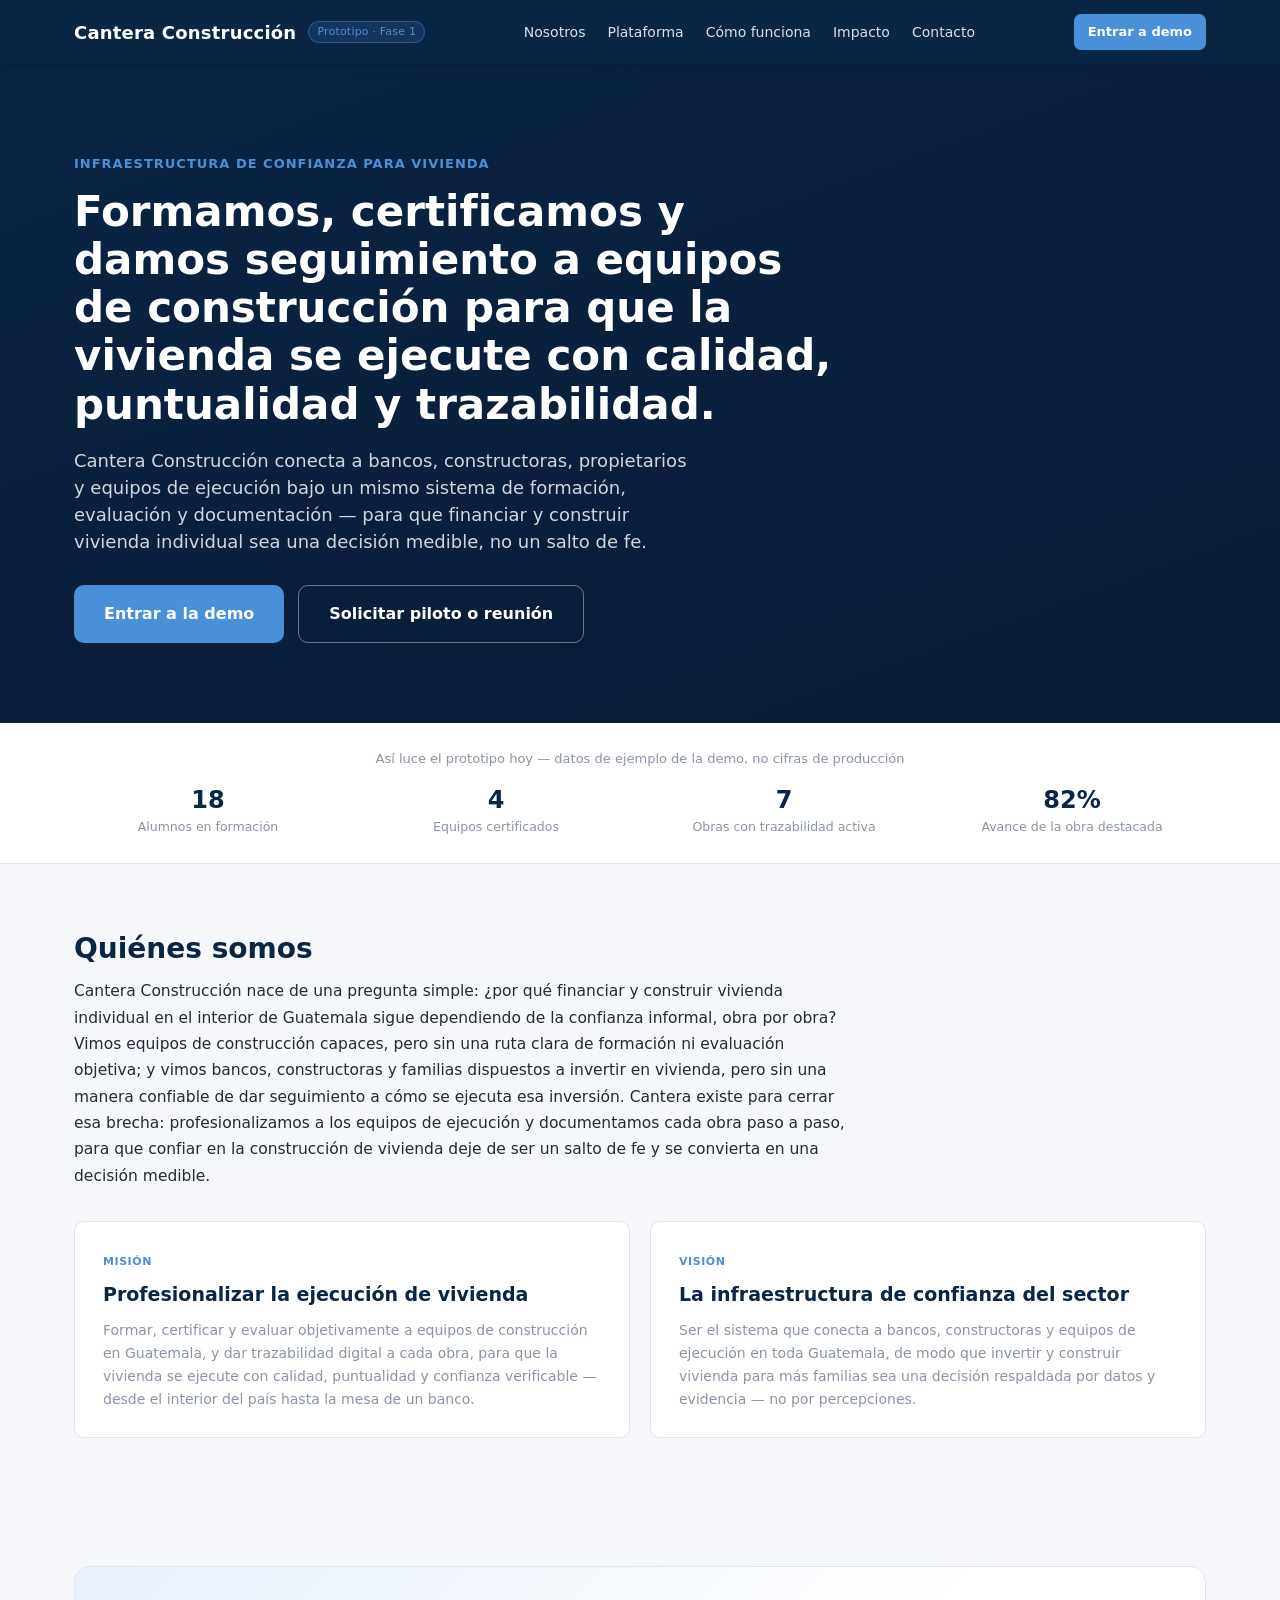
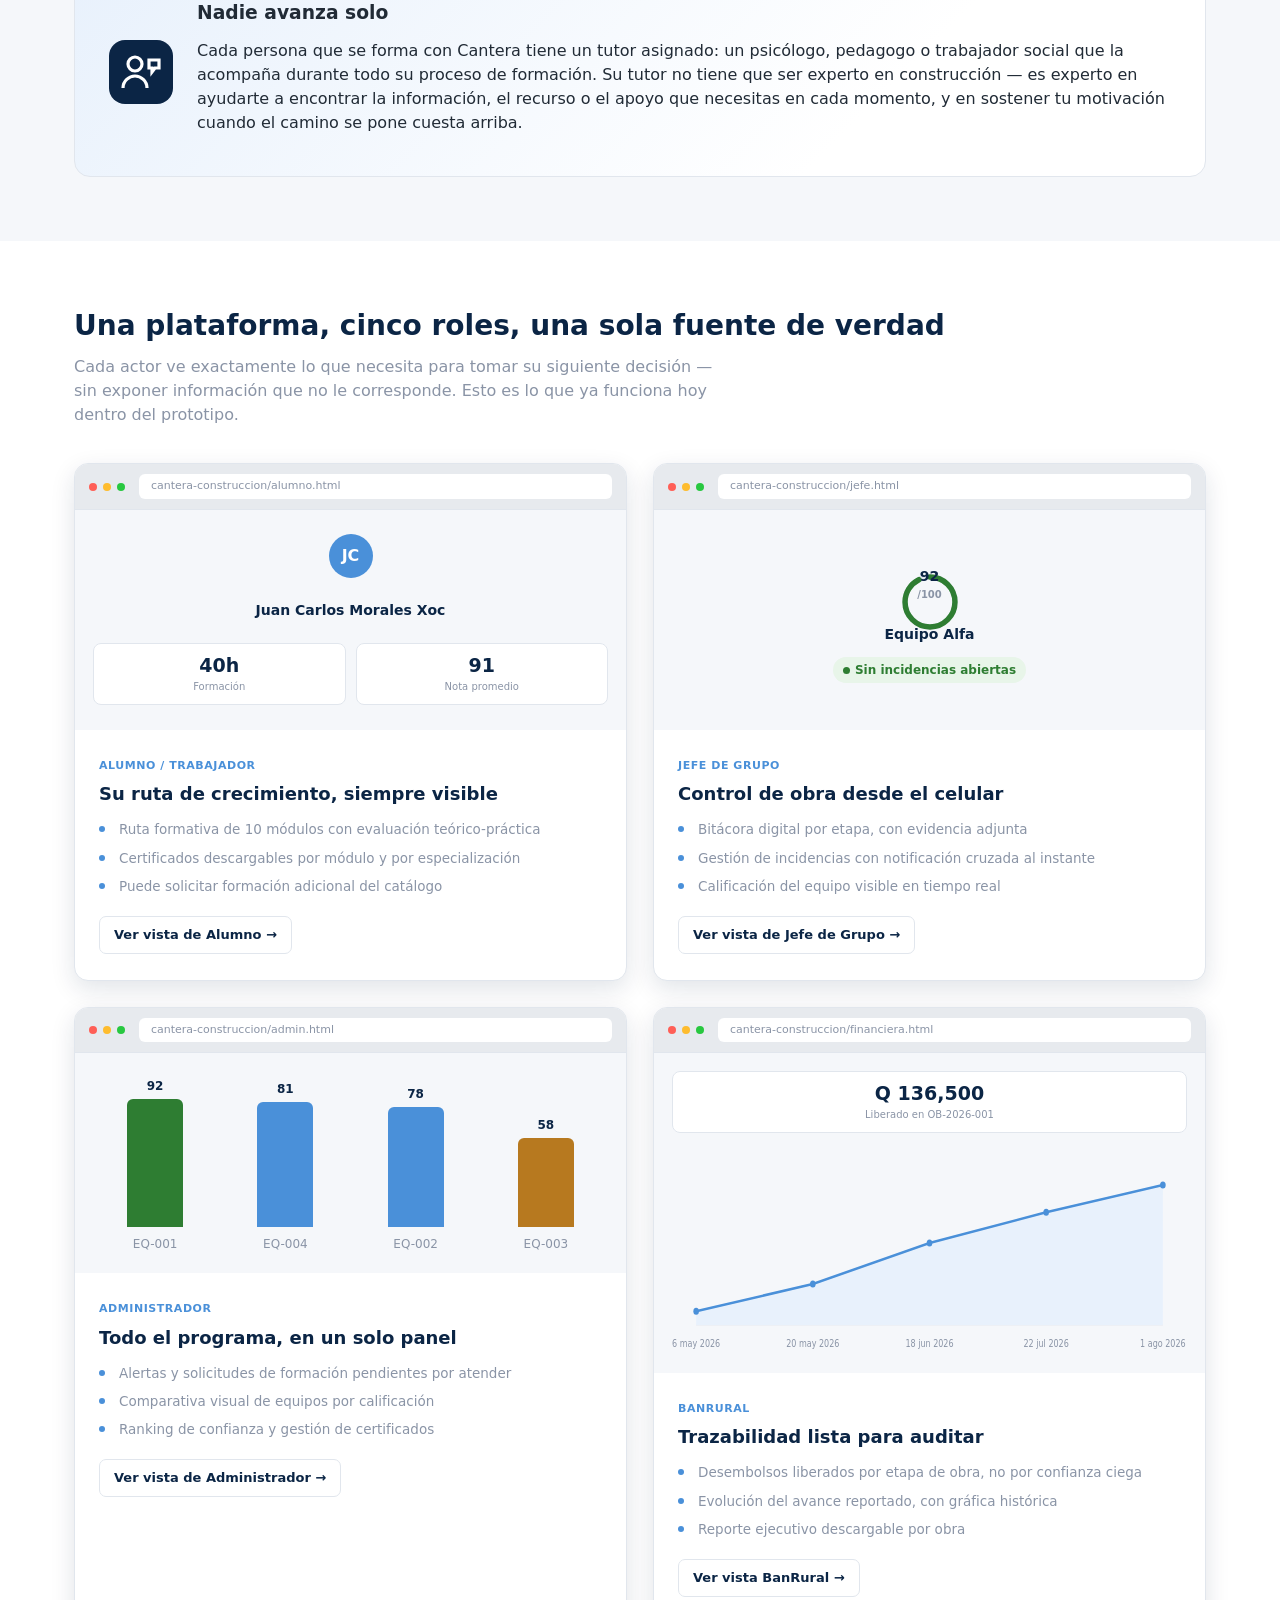
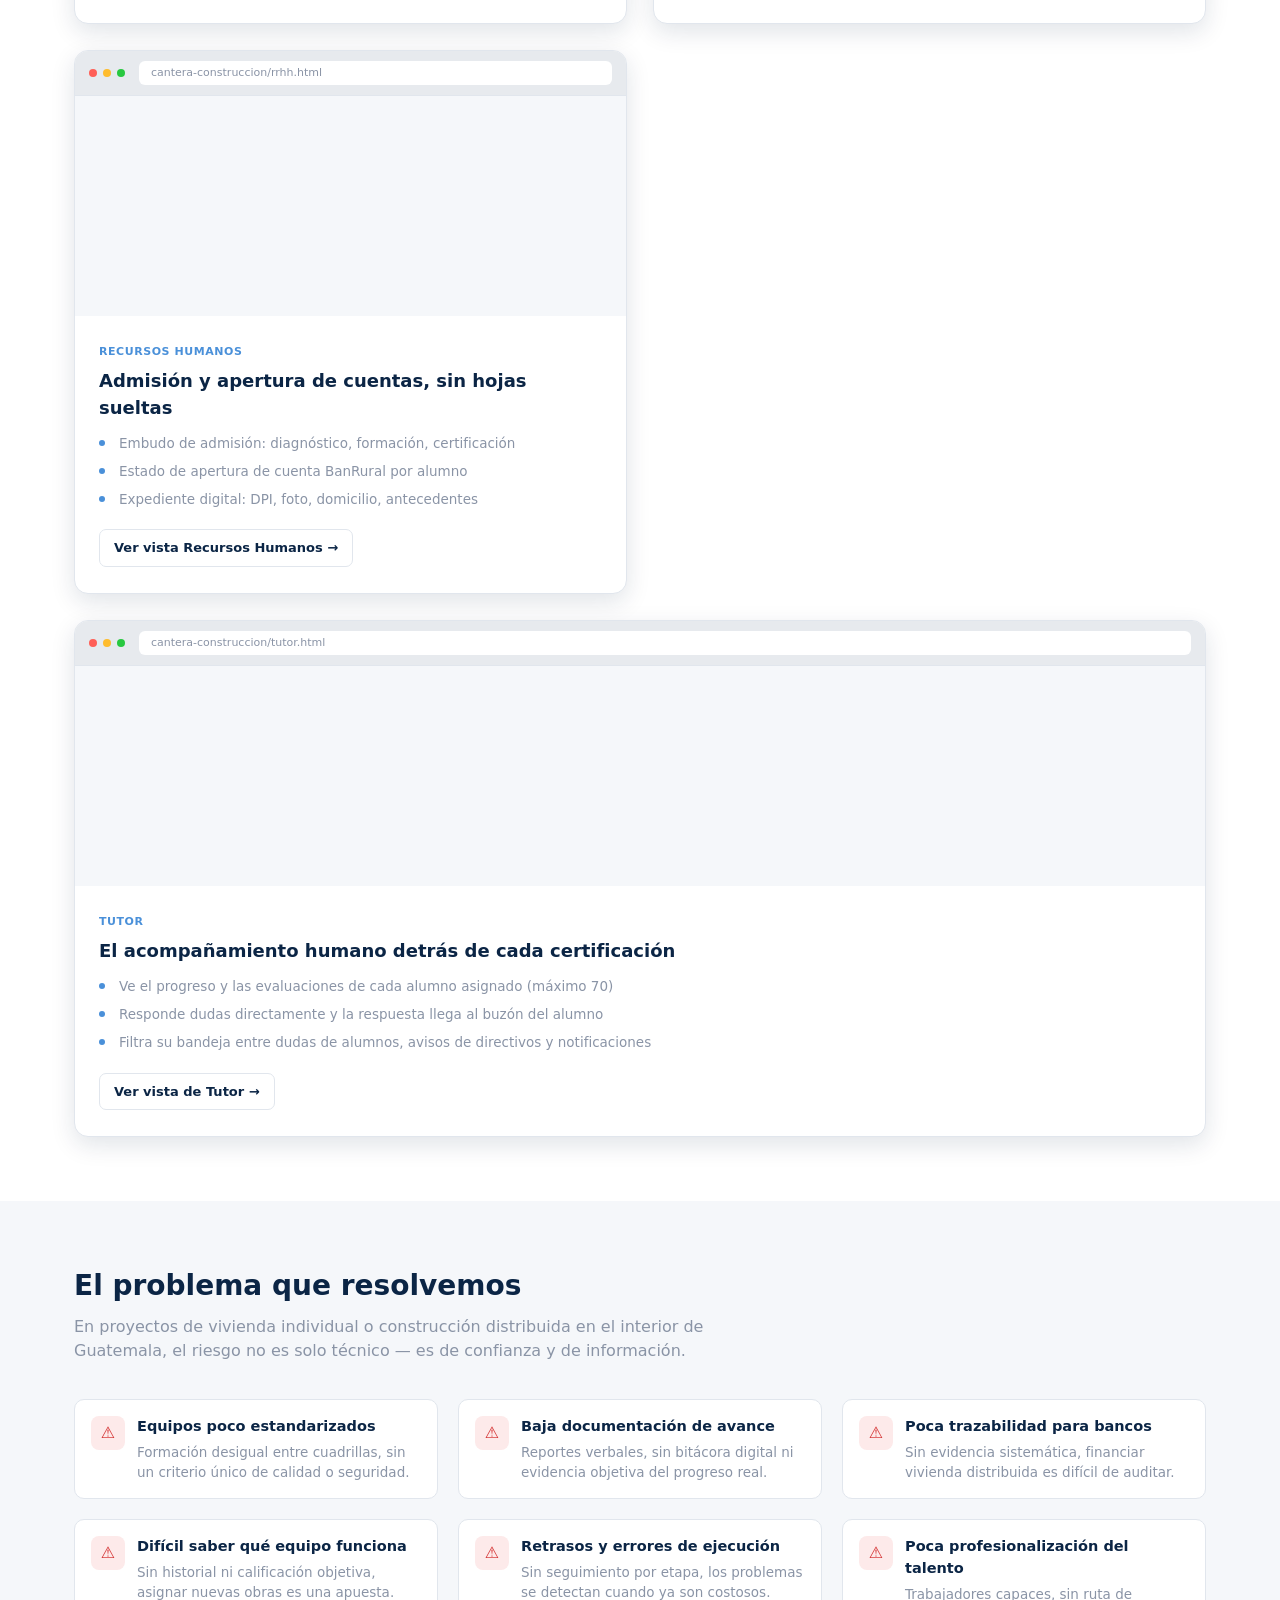
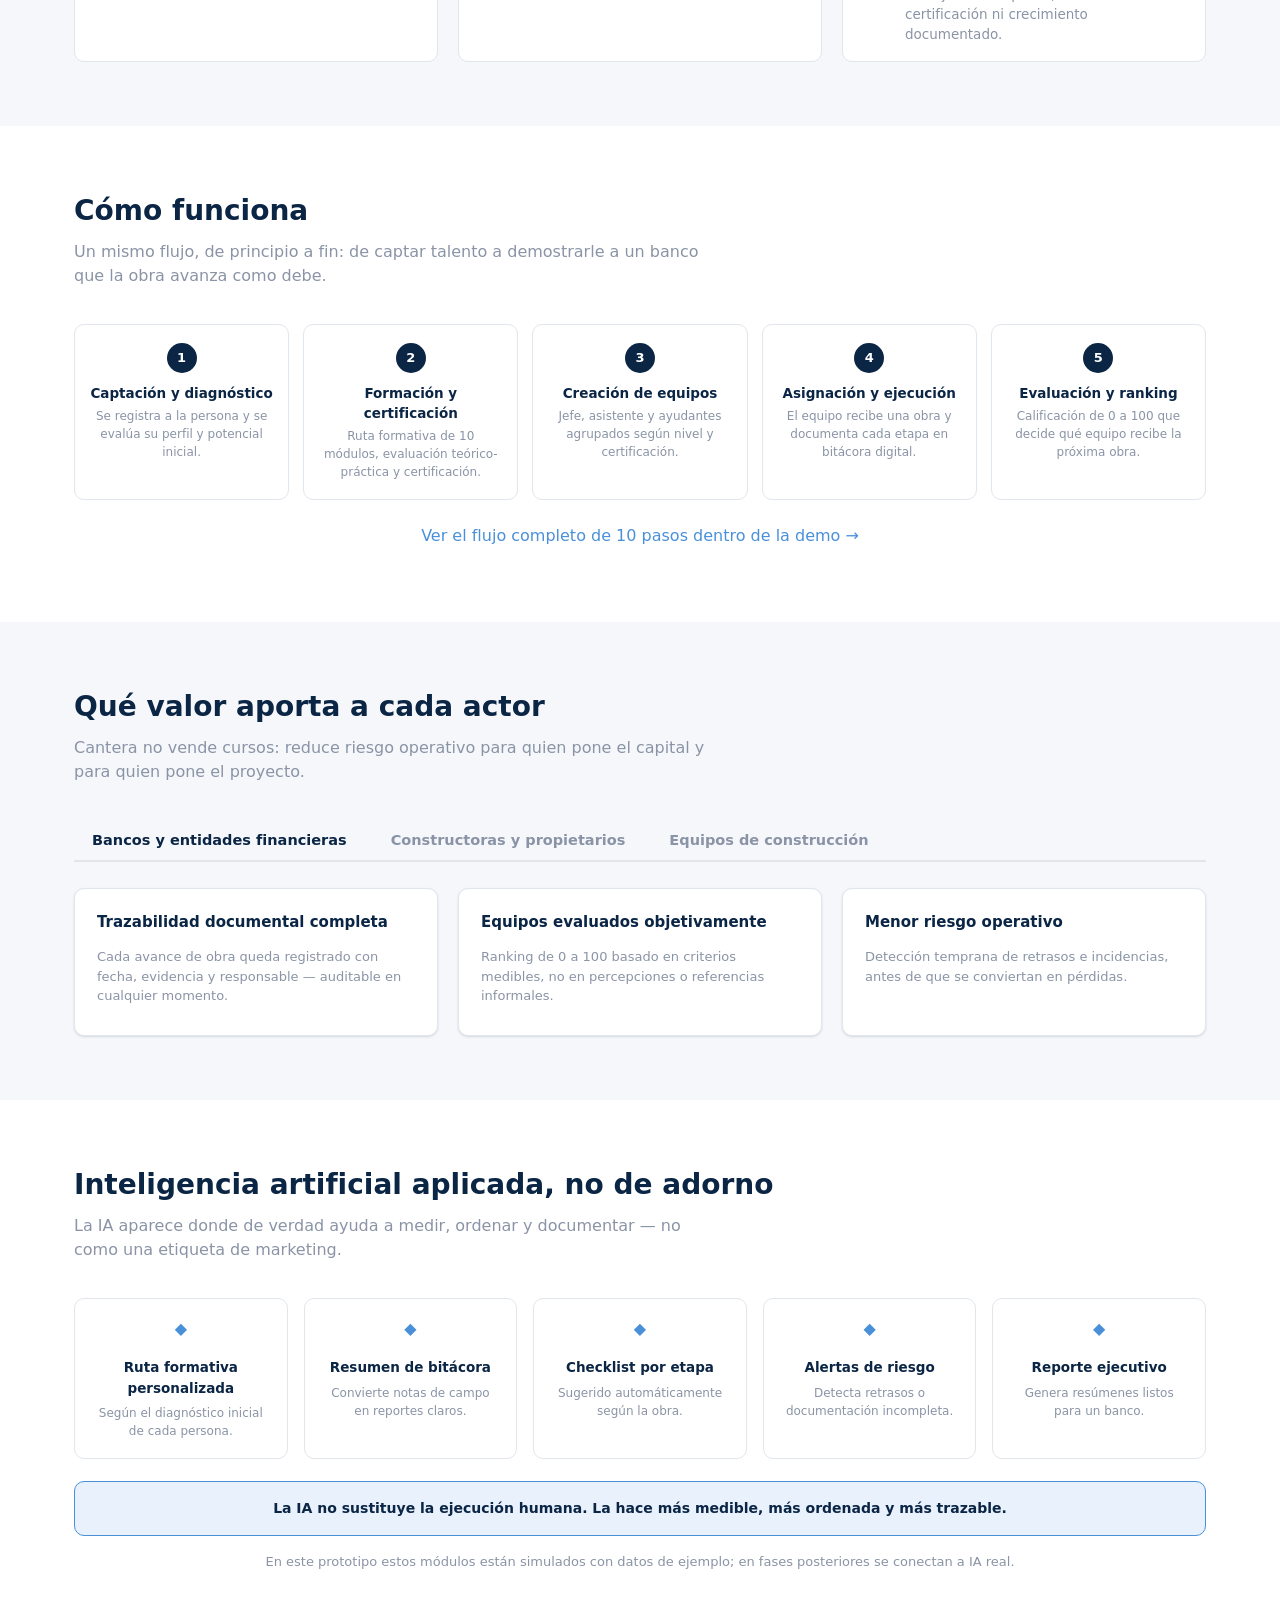
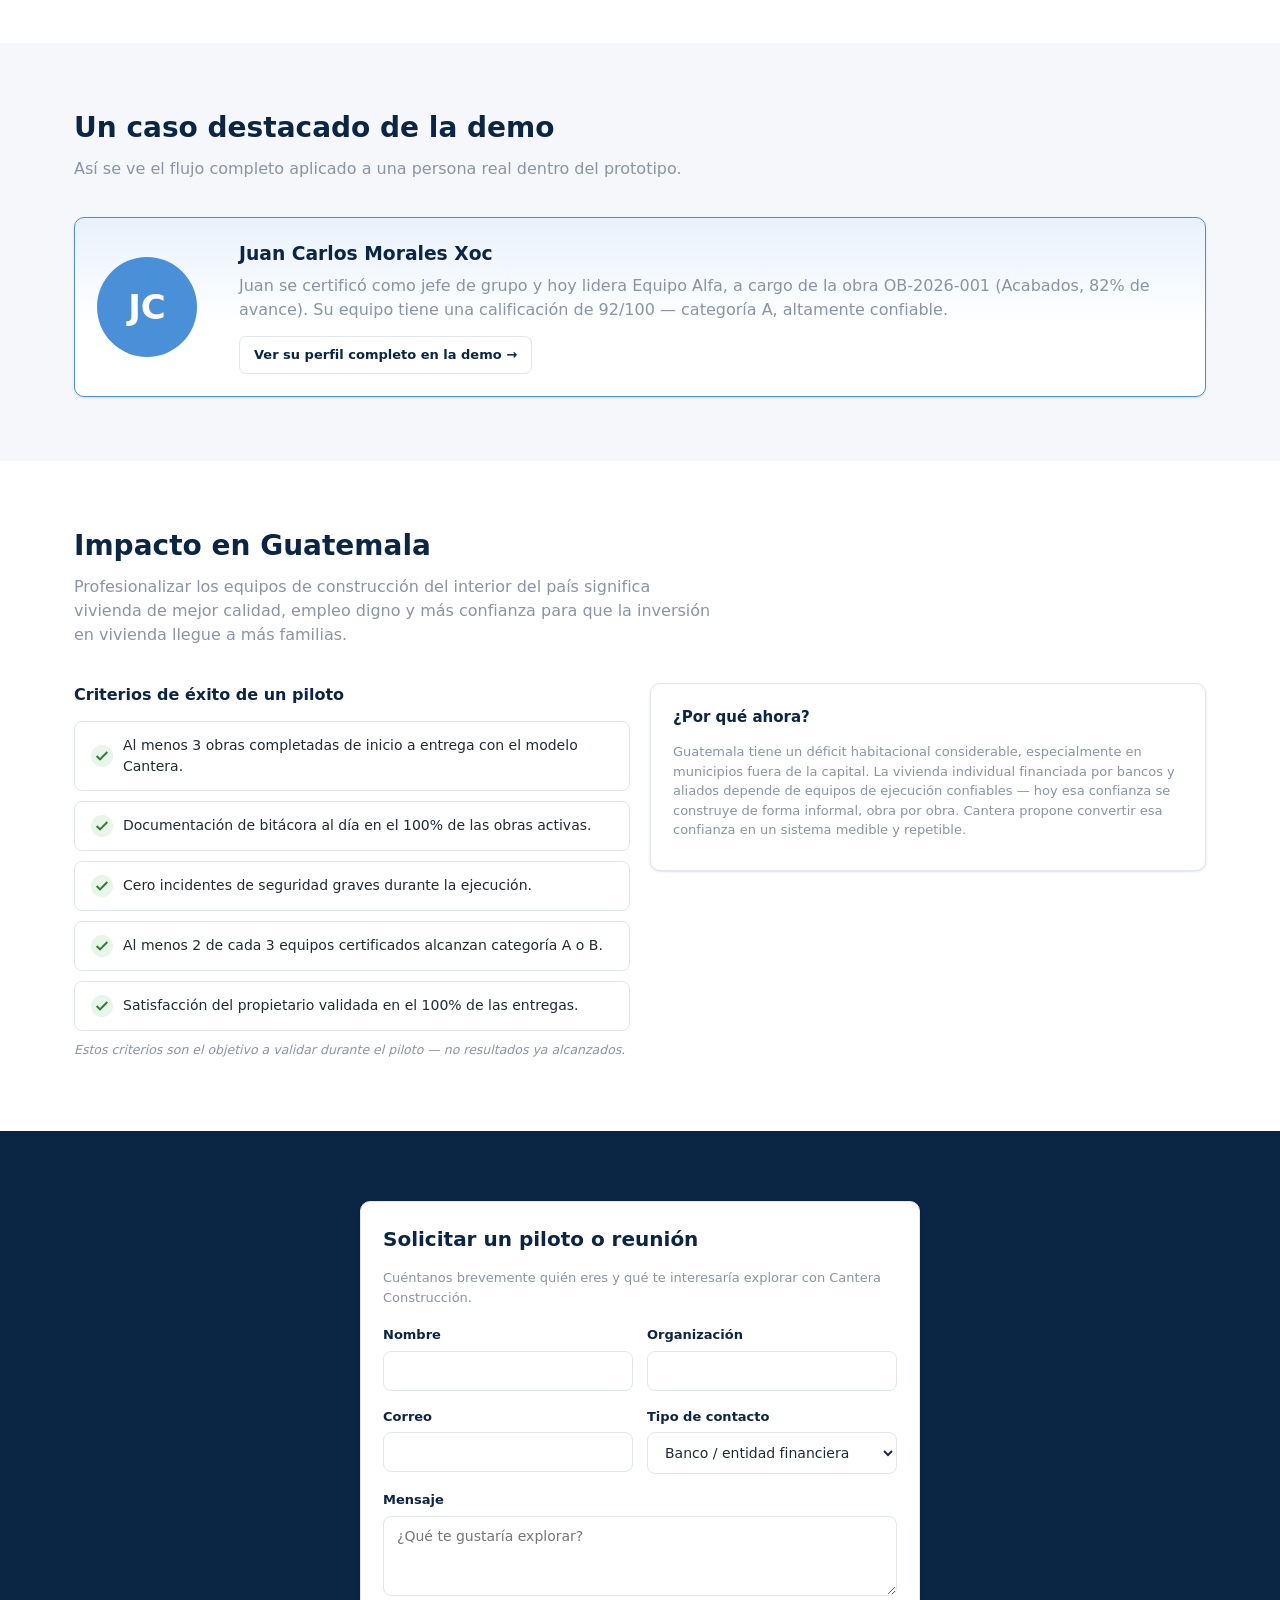
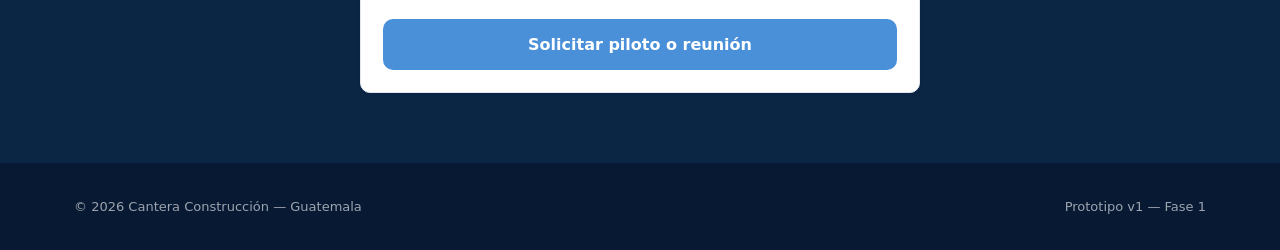
==== commit 5ce92f41: "Add Recursos Humanos platform card to index.html" ====
--- a/index.html
+++ b/index.html
@@ -173,6 +173,24 @@
         </div>
       </div>
 
+      <div class="platform-card">
+        <div class="browser-mock-bar">
+          <span class="browser-mock-dot red"></span><span class="browser-mock-dot yellow"></span><span class="browser-mock-dot green"></span>
+          <span class="browser-mock-url">cantera-construccion/rrhh.html</span>
+        </div>
+        <div class="browser-mock-body" id="prev-rrhh"></div>
+        <div class="platform-card-info">
+          <span class="role-tag">Recursos Humanos</span>
+          <h3>Admisión y apertura de cuentas, sin hojas sueltas</h3>
+          <ul>
+            <li>Embudo de admisión: diagnóstico, formación, certificación</li>
+            <li>Estado de apertura de cuenta BanRural por alumno</li>
+            <li>Expediente digital: DPI, foto, domicilio, antecedentes</li>
+          </ul>
+          <a href="rrhh.html" class="btn btn-secondary btn-sm">Ver vista Recursos Humanos →</a>
+        </div>
+      </div>
+
       <div class="platform-card wide">
         <div class="browser-mock-bar">
           <span class="browser-mock-dot red"></span><span class="browser-mock-dot yellow"></span><span class="browser-mock-dot green"></span>
--- a/styles.css
+++ b/styles.css
@@ -22,6 +22,9 @@
    17. RESPONSIVE
    18. ASISTENTE DE CHAT (alumno)
    19. TUTORES Y MENSAJERÍA
+   20. MAPA DE COBERTURA (Administrador)
+   21. ASIGNACIÓN DE PROYECTOS (Administrador)
+RECURSOS HUMANOS
    ========================================================= */
 
 /* 1. VARIABLES DE MARCA ================================= */
@@ -253,6 +256,11 @@
   color: var(--gray-mid);
   font-weight: 500;
 }
+.metric-card .sub {
+  font-size: 11.5px;
+  color: var(--gray-mid);
+  margin-top: 4px;
+}
 
 .featured-card {
   border: 1.5px solid var(--sky);
@@ -1164,6 +1172,187 @@
   display: flex; align-items: center; justify-content: center;
 }
 .tutor-highlight-text { flex: 1; min-width: 260px; }
+
+/* 20. MAPA DE COBERTURA (Administrador) ==================== */
+.mapa-layout {
+  display: grid;
+  grid-template-columns: minmax(0, 1.3fr) minmax(280px, 0.9fr);
+  gap: 24px;
+  align-items: start;
+}
+.mapa-svg-card {
+  background: var(--white);
+  border: 1px solid var(--gray-border);
+  border-radius: var(--radius);
+  box-shadow: var(--shadow);
+  padding: 20px;
+}
+.mapa-svg-card svg { width: 100%; height: auto; display: block; overflow: visible; }
+.gt-dep {
+  fill: var(--sky-light);
+  stroke: var(--white);
+  stroke-width: 1.2;
+  cursor: pointer;
+  transition: fill 0.15s ease, stroke 0.15s ease, filter 0.15s ease;
+}
+.gt-dep:hover { filter: brightness(1.1); stroke: var(--navy); stroke-width: 2; }
+.gt-dep.is-selected { stroke: var(--navy); stroke-width: 2.6; filter: drop-shadow(0 0 6px rgba(11,37,69,0.35)); }
+.gt-dep.sin-datos { fill: #EDF0F4; }
+.gt-dep.sin-datos:hover { filter: brightness(0.97); stroke: var(--gray-mid); stroke-width: 1.6; }
+.gt-dep.nivel-1 { fill: #CFE3F7; }
+.gt-dep.nivel-2 { fill: #9CC5EC; }
+.gt-dep.nivel-3 { fill: #5FA0DE; }
+.gt-dep.nivel-4 { fill: var(--sky); }
+.gt-dep.nivel-5 { fill: var(--navy); }
+
+.mapa-tooltip {
+  position: fixed;
+  z-index: 950;
+  background: var(--navy);
+  color: var(--white);
+  font-size: 12.5px;
+  padding: 8px 12px;
+  border-radius: 8px;
+  box-shadow: var(--shadow-lg);
+  pointer-events: none;
+  opacity: 0;
+  transform: translateY(4px);
+  transition: opacity 0.12s ease, transform 0.12s ease;
+  white-space: nowrap;
+}
+.mapa-tooltip.visible { opacity: 1; transform: translateY(0); }
+.mapa-tooltip strong { display: block; font-size: 13.5px; margin-bottom: 2px; }
+.mapa-tooltip span { color: var(--sky-light); font-size: 11.5px; }
+
+.mapa-leyenda { display: flex; align-items: center; gap: 10px; margin-top: 16px; font-size: 11.5px; color: var(--gray-mid); flex-wrap: wrap; }
+.mapa-leyenda-swatch { width: 14px; height: 14px; border-radius: 3px; display: inline-block; margin-right: 4px; vertical-align: middle; }
+
+.mapa-panel {
+  background: var(--white);
+  border: 1px solid var(--gray-border);
+  border-radius: var(--radius);
+  box-shadow: var(--shadow);
+  padding: 22px;
+  min-height: 380px;
+  display: flex;
+  flex-direction: column;
+}
+.mapa-panel-empty {
+  flex: 1;
+  display: flex; flex-direction: column; align-items: center; justify-content: center;
+  text-align: center;
+  color: var(--gray-mid);
+  gap: 12px;
+  padding: 30px 10px;
+}
+.mapa-panel-empty svg { width: 48px !important; height: 48px !important; max-width: none; color: var(--gray-border); }
+.mapa-panel-empty p { font-size: 13.5px; max-width: 260px; margin: 0; }
+.mapa-panel-header { margin-bottom: 16px; }
+.mapa-panel-header h3 { color: var(--navy); font-size: 19px; margin-bottom: 4px; }
+.mapa-panel-count { font-size: 13px; color: var(--gray-mid); font-weight: 600; }
+.mapa-panel-list { display: flex; flex-direction: column; gap: 10px; overflow-y: auto; max-height: 520px; padding-right: 2px; }
+
+.mapa-persona-card {
+  display: flex; align-items: center; gap: 12px;
+  border: 1px solid var(--gray-border);
+  border-radius: 10px;
+  padding: 12px 14px;
+  background: var(--gray-bg);
+}
+.mapa-persona-card .info { flex: 1; min-width: 0; }
+.mapa-persona-card h4 { font-size: 14px; color: var(--navy); margin-bottom: 2px; white-space: nowrap; overflow: hidden; text-overflow: ellipsis; }
+.mapa-persona-card p { font-size: 12px; color: var(--gray-mid); margin: 0; }
+
+@media (max-width: 900px) {
+  .mapa-layout { grid-template-columns: 1fr; }
+}
+
+/* 21. ASIGNACIÓN DE PROYECTOS (Administrador) =============== */
+.subseccion-title { font-size: 16px; font-weight: 700; color: var(--navy); margin: 0 0 4px; }
+.subseccion-sub { font-size: 13px; color: var(--gray-mid); margin: 0 0 16px; }
+
+.disponibles-strip { display: flex; flex-wrap: wrap; gap: 8px; margin-bottom: 4px; }
+.persona-chip {
+  display: flex; align-items: center; gap: 8px;
+  background: var(--gray-bg); border: 1px solid var(--gray-border); border-radius: 999px;
+  padding: 6px 8px 6px 6px; font-size: 12.5px;
+}
+.persona-chip .avatar.xs { width: 26px; height: 26px; font-size: 11px; flex-shrink: 0; }
+.persona-chip .nombre { font-weight: 600; color: var(--navy); white-space: nowrap; }
+.persona-chip .muni { color: var(--gray-mid); font-size: 11px; white-space: nowrap; }
+.persona-chip-roles { display: flex; gap: 4px; margin-left: 4px; }
+.persona-chip-roles button {
+  border: 1px solid var(--sky); background: var(--white); color: var(--sky);
+  font-size: 10.5px; font-weight: 700; border-radius: 999px; padding: 3px 8px;
+}
+.persona-chip-roles button:hover { background: var(--sky); color: var(--white); }
+.disponibles-empty { font-size: 13px; color: var(--gray-mid); padding: 10px 0; }
+
+.equipo-builder-form { display: flex; gap: 10px; align-items: flex-end; flex-wrap: wrap; margin-bottom: 18px; }
+.equipo-builder-form .field { margin-bottom: 0; flex: 1; min-width: 220px; }
+
+.roles-grid { display: grid; grid-template-columns: repeat(3, 1fr); gap: 14px; margin-top: 6px; }
+.rol-grupo { background: var(--gray-bg); border: 1px solid var(--gray-border); border-radius: 10px; padding: 12px; min-height: 90px; }
+.rol-grupo-header { display: flex; align-items: center; justify-content: space-between; margin-bottom: 8px; }
+.rol-grupo-header h5 { font-size: 12.5px; font-weight: 700; color: var(--navy); text-transform: uppercase; letter-spacing: .03em; margin: 0; }
+.rol-grupo-count { font-size: 11px; color: var(--white); background: var(--sky); border-radius: 999px; padding: 1px 7px; font-weight: 700; }
+.rol-grupo-empty { font-size: 12px; color: var(--gray-mid); font-style: italic; }
+.integrante-pill {
+  display: flex; align-items: center; justify-content: space-between; gap: 8px;
+  background: var(--white); border: 1px solid var(--gray-border); border-radius: 8px;
+  padding: 6px 8px; font-size: 12.5px; margin-bottom: 6px;
+}
+.integrante-pill:last-child { margin-bottom: 0; }
+.integrante-pill span { font-weight: 600; color: var(--navy); }
+.integrante-pill button {
+  border: none; background: none; color: var(--red); font-size: 15px; font-weight: 700; line-height: 1; padding: 0 2px;
+}
+
+.equipo-builder-actions { display: flex; justify-content: flex-end; margin-top: 16px; }
+
+.equipos-grid { display: grid; grid-template-columns: repeat(auto-fill, minmax(260px, 1fr)); gap: 16px; }
+.equipo-card { background: var(--white); border: 1px solid var(--gray-border); border-radius: var(--radius); padding: 16px; box-shadow: var(--shadow); }
+.equipo-card-head { display: flex; align-items: flex-start; justify-content: space-between; gap: 8px; margin-bottom: 10px; }
+.equipo-card-head h4 { font-size: 15px; color: var(--navy); margin-bottom: 2px; }
+.equipo-card-head .codigo { font-size: 11.5px; color: var(--gray-mid); }
+.equipo-card-miembros { list-style: none; padding: 0; margin: 0 0 10px; display: grid; gap: 5px; }
+.equipo-card-miembros li { font-size: 12.5px; color: var(--text); display: flex; justify-content: space-between; gap: 8px; }
+.equipo-card-miembros li .rol-tag { color: var(--gray-mid); font-size: 11px; }
+.equipo-card-obra { font-size: 12.5px; color: var(--navy); background: var(--sky-light); border-radius: 8px; padding: 8px 10px; font-weight: 600; }
+.equipo-card-sin-obra { font-size: 12.5px; color: var(--gray-mid); font-style: italic; }
+
+.asignacion-grid { display: grid; grid-template-columns: 1fr 1fr; gap: 20px; }
+.asignacion-col-title { font-size: 12.5px; font-weight: 700; color: var(--gray-mid); text-transform: uppercase; letter-spacing: .04em; margin-bottom: 10px; }
+.pick-card {
+  border: 1.5px solid var(--gray-border); border-radius: 10px; padding: 12px 14px; margin-bottom: 10px;
+  cursor: pointer; transition: border-color 0.12s ease, background 0.12s ease;
+}
+.pick-card:hover { border-color: var(--sky); }
+.pick-card.selected { border-color: var(--sky); background: var(--sky-light); }
+.pick-card h5 { font-size: 13.5px; color: var(--navy); margin-bottom: 3px; }
+.pick-card p { font-size: 12px; color: var(--gray-mid); margin: 0; }
+.pick-empty { font-size: 13px; color: var(--gray-mid); text-align: center; padding: 24px 0; border: 1.5px dashed var(--gray-border); border-radius: 10px; }
+.asignacion-actions { display: flex; justify-content: center; margin-top: 18px; }
+
+.mapa-obras-svg-card { background: var(--white); border: 1px solid var(--gray-border); border-radius: var(--radius); box-shadow: var(--shadow); padding: 20px; }
+.mapa-obras-svg-card svg { width: 100%; height: auto; display: block; overflow: visible; }
+.gt-dep-obras { fill: var(--gray-bg); stroke: var(--white); stroke-width: 1.2; }
+.obra-marker { cursor: pointer; stroke: var(--white); stroke-width: 1.6; transform-box: fill-box; transform-origin: center; transition: transform 0.12s ease, filter 0.12s ease; }
+.obra-marker:hover { transform: scale(1.3); filter: brightness(1.08); }
+.obra-marker.is-selected { stroke: var(--navy); stroke-width: 2.6; }
+.obra-marker-en_curso { fill: var(--sky); }
+.obra-marker-planificada { fill: var(--yellow); }
+.obra-marker-finalizada { fill: var(--green); }
+
+.obra-detail-row { display: flex; justify-content: space-between; gap: 10px; padding: 8px 0; border-bottom: 1px dashed var(--gray-border); font-size: 13px; }
+.obra-detail-row:last-child { border-bottom: none; }
+.obra-detail-row .label { color: var(--gray-mid); }
+.obra-detail-row .value { color: var(--navy); font-weight: 600; text-align: right; }
+
+@media (max-width: 900px) {
+  .roles-grid { grid-template-columns: 1fr; }
+  .asignacion-grid { grid-template-columns: 1fr; }
+}
 
 /* 16. IMPRESIÓN (reporte descargable) ====================== */
 @media print {
@@ -1252,3 +1441,64 @@
   }
   table.data-table td:first-child::before { content: none; }
 }
+
+
+/* 22. HERRAMIENTAS DE TUTORÍA (Tutor) ======================================== */
+.prioridad-card { background: var(--white); border: 1px solid var(--gray-border); border-left: 4px solid var(--red); border-radius: 10px; padding: 12px 14px; margin-bottom: 10px; }
+.prioridad-card.nivel-medio { border-left-color: var(--yellow); }
+.prioridad-card-head { display: flex; align-items: center; justify-content: space-between; gap: 8px; margin-bottom: 6px; }
+.prioridad-card-head h4 { font-size: 14px; color: var(--navy); margin: 0; }
+.prioridad-razones { display: flex; flex-wrap: wrap; gap: 6px; }
+.razon-tag { font-size: 11px; background: var(--gray-bg); color: var(--gray-mid); border-radius: 999px; padding: 3px 9px; }
+.prioridad-empty { font-size: 13px; color: var(--gray-mid); text-align: center; padding: 20px 0; }
+
+.tareas-lista { list-style: none; padding: 0; margin: 0; display: grid; gap: 8px; }
+.tarea-item { display: flex; align-items: flex-start; gap: 10px; background: var(--white); border: 1px solid var(--gray-border); border-radius: 8px; padding: 10px 12px; }
+.tarea-item.hecha { opacity: 0.55; }
+.tarea-item.hecha .tarea-texto { text-decoration: line-through; }
+.tarea-item input[type="checkbox"] { margin-top: 3px; width: 16px; height: 16px; flex-shrink: 0; }
+.tarea-texto { flex: 1; font-size: 13px; color: var(--text); }
+.tarea-meta { font-size: 11px; color: var(--gray-mid); margin-top: 2px; }
+.tarea-add-form { display: flex; gap: 8px; margin-top: 12px; flex-wrap: wrap; }
+.tarea-add-form input[type="text"] { flex: 1; min-width: 180px; }
+.tarea-add-form input[type="date"] { max-width: 150px; }
+
+.seguimiento-timeline { list-style: none; padding: 0; margin: 10px 0; display: grid; gap: 8px; }
+.seguimiento-item { border-left: 2px solid var(--sky); padding-left: 10px; }
+.seguimiento-item .fecha { font-size: 11px; color: var(--gray-mid); font-weight: 700; text-transform: uppercase; letter-spacing: .03em; }
+.seguimiento-item .nota { font-size: 13px; color: var(--text); margin: 2px 0 0; }
+.seguimiento-empty { font-size: 12.5px; color: var(--gray-mid); font-style: italic; }
+.seguimiento-form { display: flex; gap: 8px; margin-top: 10px; flex-wrap: wrap; }
+.seguimiento-form select { max-width: 130px; }
+.seguimiento-form input[type="text"] { flex: 1; min-width: 160px; }
+.btn-seguimiento-toggle { background: none; border: none; color: var(--sky); font-size: 12.5px; font-weight: 600; cursor: pointer; padding: 0; margin-top: 8px; }
+.seguimiento-panel { margin-top: 10px; padding-top: 10px; border-top: 1px dashed var(--gray-border); }
+
+/* 23. RECURSOS HUMANOS ======================================================= */
+.embudo-admision { display: grid; gap: 10px; }
+.embudo-etapa { display: flex; align-items: center; gap: 12px; }
+.embudo-etapa-label { width: 190px; font-size: 12.5px; color: var(--gray-mid); flex-shrink: 0; }
+.embudo-etapa-bar { flex: 1; background: var(--gray-bg); border-radius: 6px; height: 22px; position: relative; overflow: hidden; }
+.embudo-etapa-bar span { display: block; height: 100%; background: var(--sky); border-radius: 6px; transition: width 0.3s ease; }
+.embudo-etapa-count { width: 34px; text-align: right; font-size: 13px; font-weight: 700; color: var(--navy); flex-shrink: 0; }
+
+.rrhh-table-row { display: flex; align-items: center; gap: 12px; padding: 10px 0; border-bottom: 1px solid var(--gray-border); flex-wrap: wrap; }
+.rrhh-table-row:last-child { border-bottom: none; }
+.rrhh-table-row .avatar.sm { flex-shrink: 0; }
+.rrhh-table-row .info { flex: 1; min-width: 140px; }
+.rrhh-table-row .info h4 { font-size: 13.5px; color: var(--navy); margin: 0 0 2px; }
+.rrhh-table-row .info p { font-size: 11.5px; color: var(--gray-mid); margin: 0; }
+.rrhh-table-row select { max-width: 150px; flex-shrink: 0; }
+.rrhh-cuenta-detalle { font-size: 11px; color: var(--gray-mid); flex-shrink: 0; width: 150px; text-align: right; }
+
+.expediente-checklist { display: flex; gap: 14px; flex-wrap: wrap; flex-shrink: 0; }
+.expediente-checklist label { display: flex; align-items: center; gap: 5px; font-size: 11.5px; color: var(--text); cursor: pointer; }
+.expediente-pct { width: 42px; text-align: right; font-size: 12.5px; font-weight: 700; flex-shrink: 0; }
+.expediente-pct.completo { color: var(--green); }
+.expediente-pct.incompleto { color: var(--yellow); }
+
+@media (max-width: 700px) {
+  .rrhh-table-row { flex-direction: column; align-items: flex-start; }
+  .rrhh-cuenta-detalle { text-align: left; width: auto; }
+  .expediente-checklist { width: 100%; }
+}
